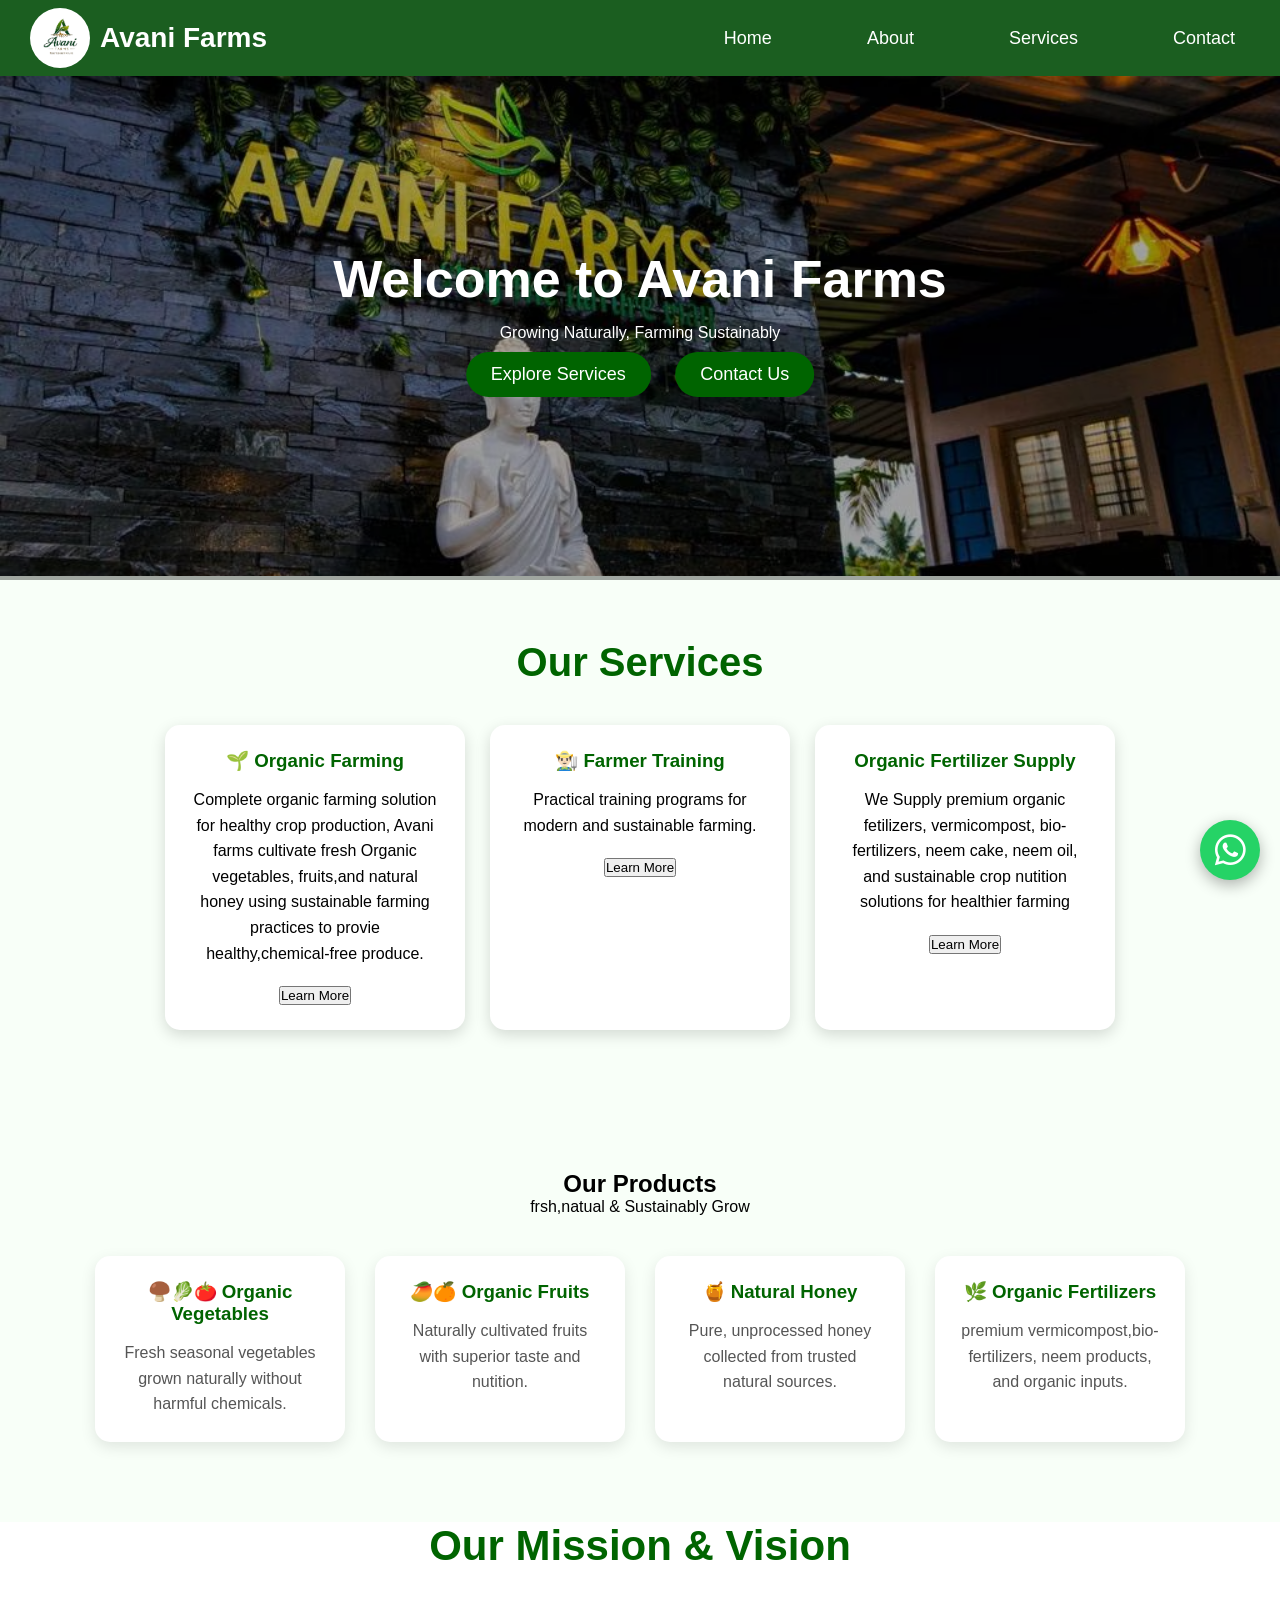
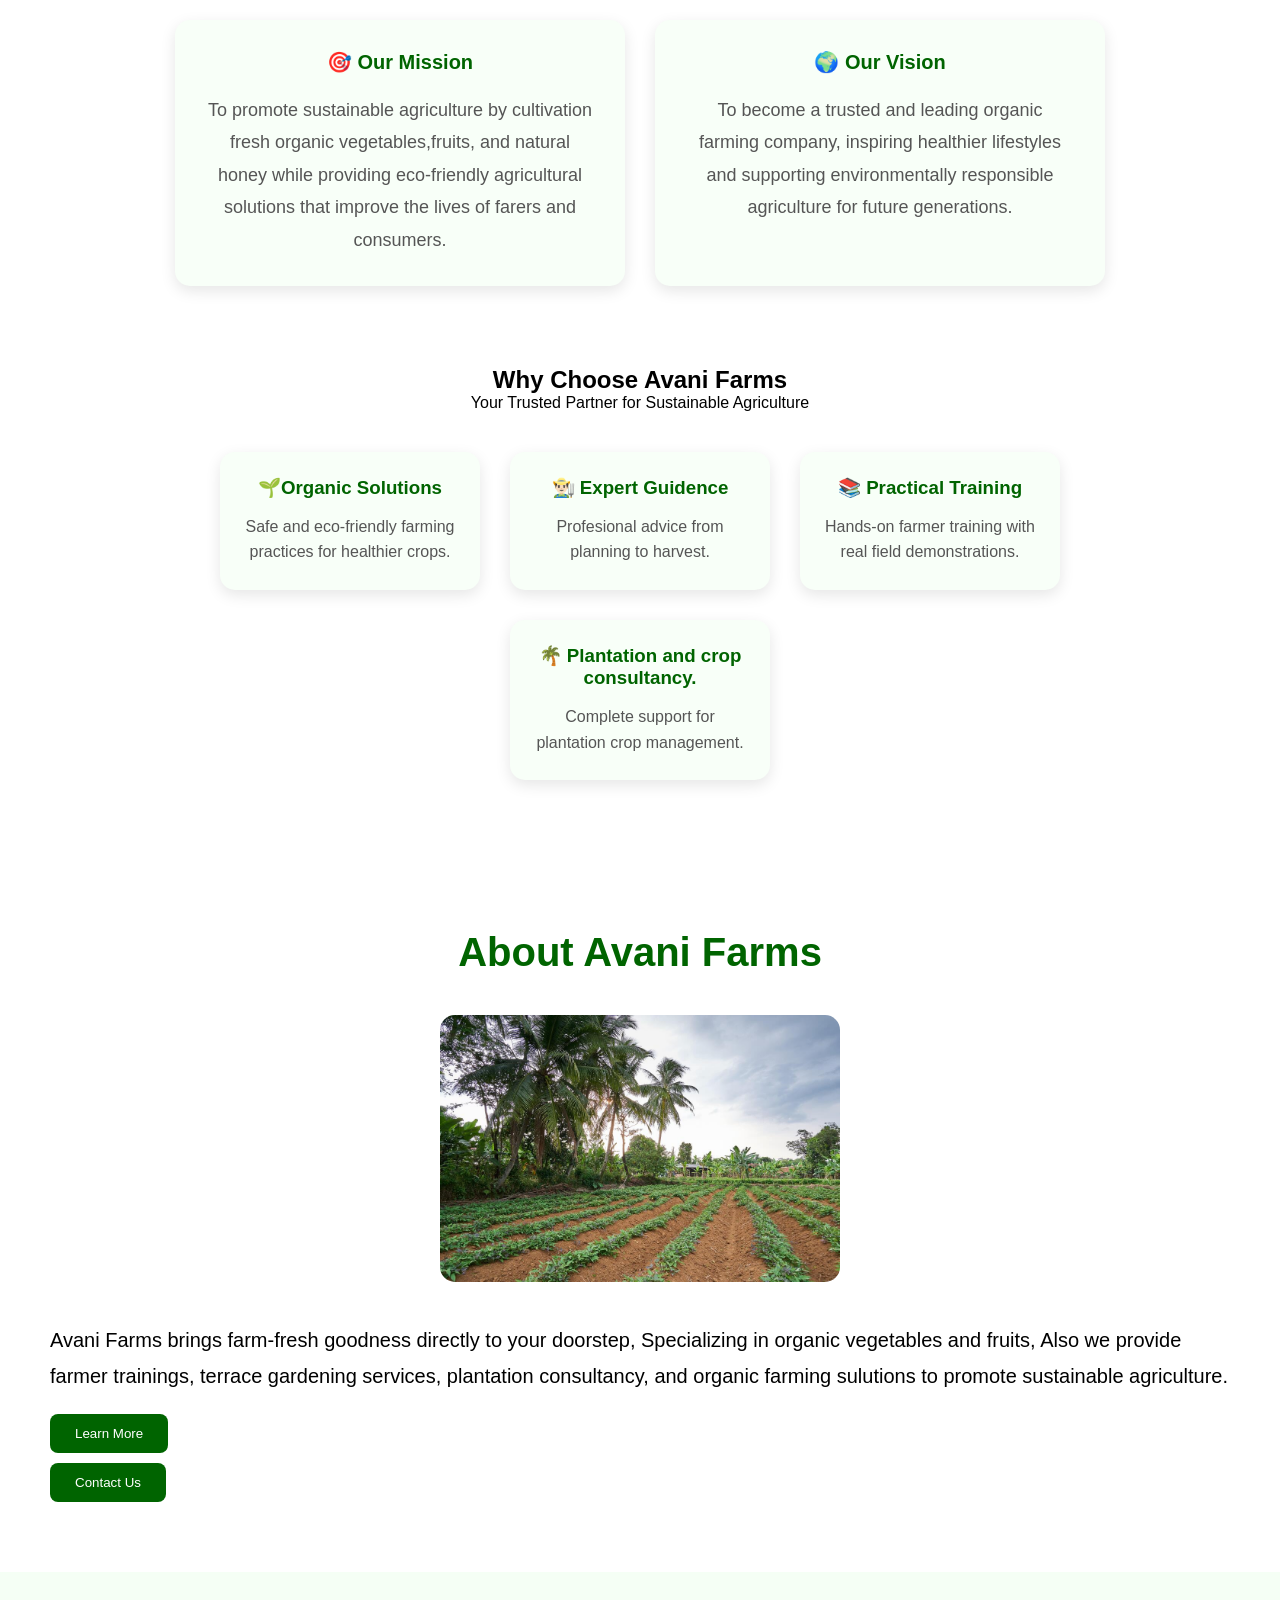
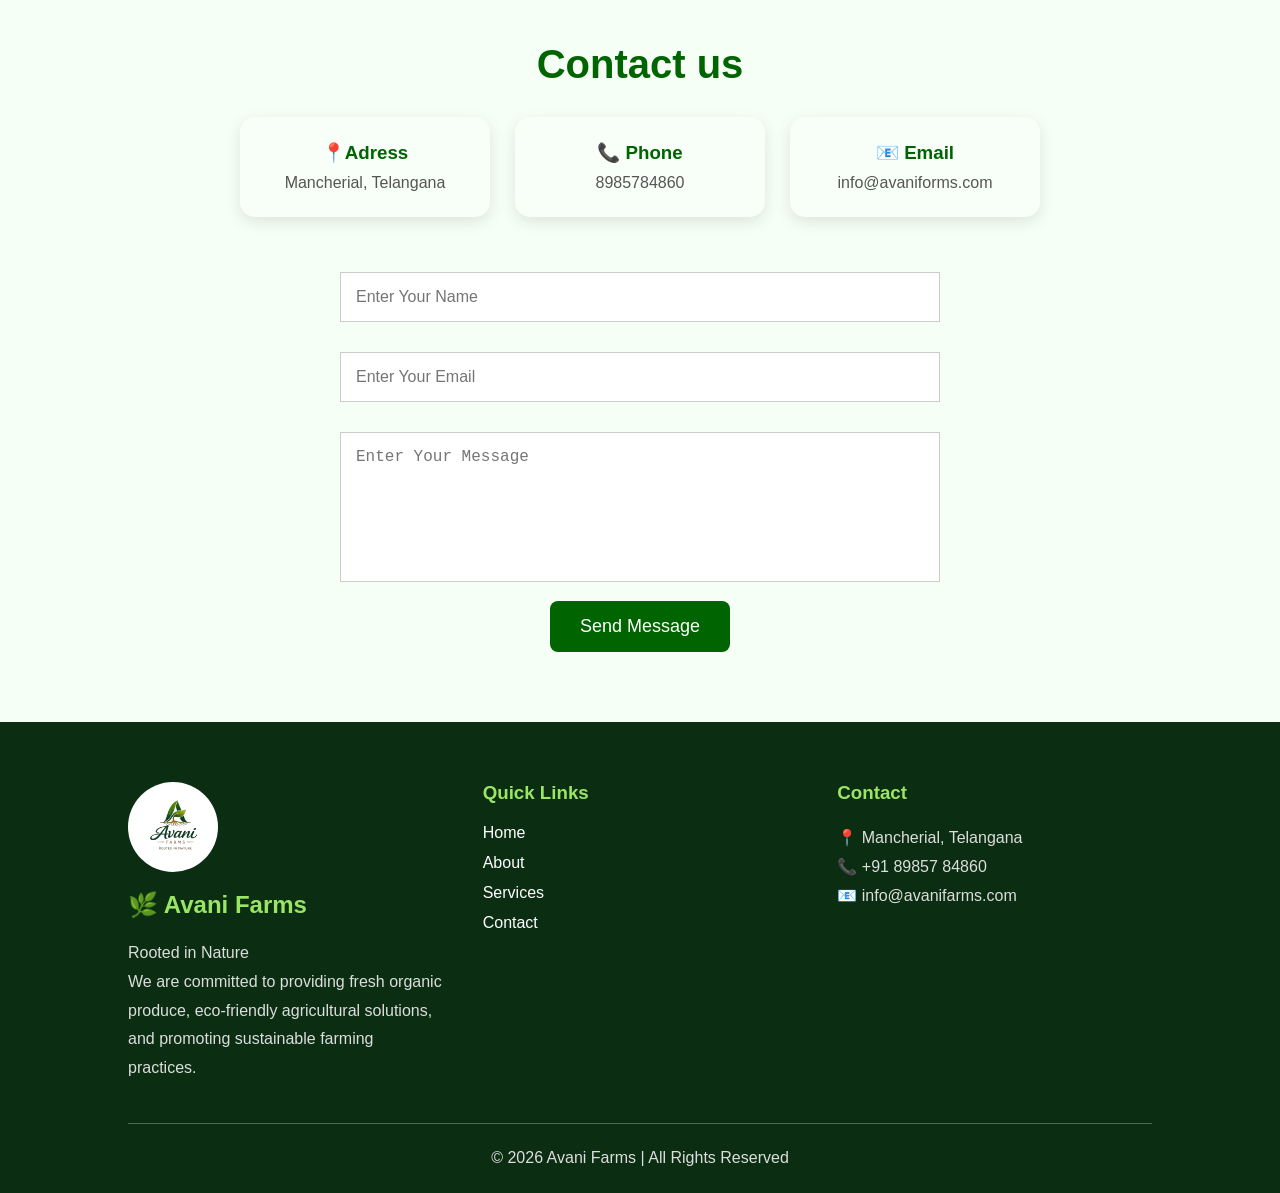
==== index.html @ c0ca5b0f "Add files via upload" ====
<!DOCTYPE html>
<html lang="en">

<head>
    <meta charset="UTF-8">
    <meta name="viewport" content="width=device-width, initial-scale=1.0">

    <title>Avani Farms | Organic Farming Solutions</title>
    <meta name="description" content="Avani Farms offer organic farming solutions,
    fresh vegetables, fruits, naturalhoney, organic fertilizers, and sustainable agriculture services in Telangana">
    <meta property="og:title" content="Avani Farms | Organic Farming Solutions">
    <meta property="og:description"
        content="Organic farming solutions,fresh vegetables, fruits, natural honey, and organic fertilizers from Avani Farms">
    <meta property="org:type" content="website">

    <link rel="icon" href="avani logo.PNG">

    <link rel="stylesheet" href="style.css">

    <link rel="stylesheet" href="https://cdnjs.cloudflare.com/ajax/libs/font-awesome/6.6.0/css/all.min.css">



</head>

<body>
    <script src="script.js"></script>
    <nav class="navbar">
        <div class="logo">
            <img src="avani logo.PNG" alt="Avani Farms Logo" class="nav-logo">
            <span class="brand-name">Avani Farms</span>

        </div>

        <ul class="nav-links">
            <li><a href="home">Home</a>
            <li><a href="about">About</a>
            <li><a href="services">Services</a>
            <li><a href="contact">Contact</a>
        </ul>



    </nav>
    <section class="hero">
        <img src="farm.jpg" alt="Avani Farms">
        <div class="overlay"></div>
        <div class="hero-text">
            <h1>Welcome to Avani Farms</h1>
            <p>Growing Naturally, Farming Sustainably </p>
            <button>Explore Services</button>
            <button>Contact Us</button>
        </div>
    </section>


    <section id="services" class="services">

        <h2>Our Services</h2>

        <div class="cards">

            <div class="card">
                <h3>🌱 Organic Farming</h3>
                <p>Complete organic farming solution for healthy crop production,
                    Avani farms cultivate fresh Organic vegetables,
                    fruits,and natural honey using sustainable farming practices to provie healthy,chemical-free
                    produce.
                </p>
                <button>Learn More</button>
            </div>

            <div class="card">
                <h3>👨🏻‍🌾 Farmer Training</h3>
                <p>Practical training programs for modern and sustainable farming.</p>
                <button>Learn More</button>
            </div>

            <div class="card">
                <h3>Organic Fertilizer Supply</h3>
                <p>We Supply premium organic fetilizers, vermicompost,
                    bio-fertilizers, neem cake, neem oil, and sustainable crop nutition solutions for healthier farming
                </p>
                <button>Learn More</button>
            </div>

        </div>

    </section>




    <section class="products">
        <h2>Our Products</h2>
        <p class="section-subtitle">
            frsh,natual & Sustainably Grow
        </p>
        <div class="product-container">
            <div class="product-card">
                <h3>🍄‍🟫🥬🍅 Organic Vegetables</h3>
                <p>Fresh seasonal vegetables grown naturally without harmful chemicals.</p>
            </div>
            <div class="product-card">
                <h3>🥭🍊 Organic Fruits</h3>
                <p>Naturally cultivated fruits with superior taste and nutition.</p>
            </div>
            <div class="product-card">
                <h3>🍯 Natural Honey</h3>
                <p>Pure, unprocessed honey collected from trusted natural sources.</p>
            </div>

            <div class="product-card">
                <h3>🌿 Organic Fertilizers</h3>
                <p>premium vermicompost,bio-fertilizers, neem products, and organic inputs.</p>
            </div>

        </div>
    </section>

    <section class="mission">
        <h2>Our Mission & Vision</h2>
        <div class="mission-container">
            <div class="mission-card">
                <h3>🎯 Our Mission</h3>
                <p>
                    To promote sustainable agriculture by cultivation fresh organic vegetables,fruits, and natural honey
                    while providing eco-friendly agricultural solutions that improve the lives of farers and consumers.
                </p>
            </div>

            <div class="mission-card">
                <h3>🌍 Our Vision</h3>
                <p>To become a trusted and leading organic farming company,
                    inspiring healthier lifestyles and supporting environmentally responsible agriculture for future
                    generations.
                </p>
            </div>
        </div>

    </section>





    <section class="why-us">
        <h2>Why Choose Avani Farms</h2>
        <p class="section-subtitle">
            Your Trusted Partner for Sustainable Agriculture
        </p>
        <div class="why-container">
            <div class="why-card">
                <h3>🌱Organic Solutions</h3>
                <p>Safe and eco-friendly farming practices for healthier crops.</p>
            </div>

            <div class="why-card">
                <h3>👨🏻‍🌾 Expert Guidence</h3>
                <p>Profesional advice from planning to harvest.</p>
            </div>

            <div class="why-card">
                <h3>📚 Practical Training</h3>
                <P>Hands-on farmer training with real field demonstrations.</P>
            </div>
            <div class="why-card">
                <h3>🌴 Plantation and crop consultancy.</h3>
                <p>Complete support for plantation crop management.</p>
            </div>
        </div>
    </section>
    <section id="about" class="about">
        <h2>About Avani Farms</h2>
        <div class="about-content">
            <img src="img2.jpg.jpg" alt="Avani Farms">
            <div class="about-text">
                <p> Avani Farms brings farm-fresh goodness directly to your doorstep,
                    Specializing in organic vegetables and fruits,
                    Also we provide farmer trainings, terrace gardening services, plantation consultancy,
                    and organic farming sulutions to promote sustainable agriculture.
                </p>
                <button>Learn More</button>
                <button>Contact Us</button>
            </div>
        </div>

    </section>

    <section id="contact" class="contact">
        <h2>Contact us</h2>
        <div class="contact-info">
            <div class="info-box">
                <h3>📍Adress</h3>
                <p>Mancherial, Telangana</p>
            </div>

            <div class="info-box">
                <h3>📞 Phone</h3>
                <p>8985784860</p>

            </div>

            <div class="info-box">
                <h3>📧 Email</h3>
                <p>info@avaniforms.com</p>
            </div>
        </div>



        <div class="contact-form">
            <input type="text" placeholder="Enter Your Name">
            <input type="Email" placeholder="Enter Your Email">
            <textarea placeholder="Enter Your Message"></textarea>
            <button>Send Message</button>

        </div>
    </section>

    <footer class="footer">

        <div class="footer-container">

            <div class="footer-about">
                <img src="avani logo.PNG" alt="Avani Farms Logo" class="footer-logo">
                <h2>🌿 Avani Farms</h2>
                <p>Rooted in Nature</p>
                <p>
                    We are committed to providing fresh organic produce,
                    eco-friendly agricultural solutions, and promoting
                    sustainable farming practices.
                </p>
            </div>

            <div class="footer-links">
                <h3>Quick Links</h3>

                <a href="#">Home</a>
                <a href="#">About</a>
                <a href="#">Services</a>
                <a href="#">Contact</a>

            </div>

            <div class="footer-contact">
                <h3>Contact</h3>

                <p>📍 Mancherial, Telangana</p>
                <p>📞 +91 89857 84860</p>
                <p>📧 info@avanifarms.com</p>

            </div>

        </div>

        <hr>

        <p class="copyright">
            © 2026 Avani Farms | All Rights Reserved
        </p>

    </footer>

    <a href="https://wa.me/918985784860" class="whatsapp-float" target="_blank">
        <i class="fa-brands fa-whatsapp"></i>
    </a>


    <button id="topBtn" onclick="topFunction()">↑</button>



</body>

</html>
---- style.css ----
/* Reset */

html {
    scroll-behavior: smooth;
}

* {
    margin: 0;
    padding: 0;
    box-sizing: border-box;
}

/* Body */
body {
    font-family: Arial, sans-serif;
    background: #f5fff5;
}

/* Navigation */
nav {
    background: #1b5e20;
    color: white;
    display: flex;
    justify-content: space-between;
    align-items: center;
    padding: 8px 30px;
    position: sticky;
    top: 0;
    z-index: 1000;
}


.nav-links {
    display: flex;
    list-style: none;
    align-items: center;
    gap: 40px;
}

.nav-links li {
    margin-left: 25px;
}

.nav-links a {
    color: white;
    text-decoration: none;
    font-size: 18px;
    transition: 0.3s;
    padding: 8px 15px;
    border-radius: 6px;
}

.nav-links a:hover {
    background: #0b8f3a;
    color: white;

}

.nav-logo {
    width: 70px;
    height: 70px;
    background: white;
    border-radius: 50%;
    padding: 5px;
    object-fit: contain;
}

.hero {
    position: relative;
}

.overlay {
    position: absolute;
    top: 0;
    left: 0;
    width: 100%;
    height: 100%;
    background: rgba(0, 0, 0, 0.35);
}

.hero img {
    width: 100%;
    height: 500px;
    object-fit: cover;
}

.hero-text {
    position: absolute;
    top: 50%;
    left: 50%;
    transform: translate(-50%, -50%);
    text-align: center;
    color: white;
}

.hero-text h1 {
    font-size: 52px;
    margin-bottom: 15px;
}

.hero- p {
    font-size: 24px;
    margin-bottom: 25px;
}

.hero-text button {
    background: darkgreen;
    color: white;
    border: none;
    padding: 12px 25px;
    font-size: 18px;
    border-radius: 50px;
    cursor: pointer;
    margin: 10px;
    transition: 0.3s;

}

.hero-text button:hover {
    background: #0b8f3a;
    transform: translateY(-5px);
}

/* Service setion */
.services {
    padding: 60px;
    background: #f8fff8;
    text-align: center;
}

.services h2 {
    font-size: 40px;
    color: darkgreen;
    margin-bottom: 40px;

}

.cards {
    display: flex;
    justify-content: center;
    gap: 25px;
    flex-wrap: wrap;
}

.card {
    width: 300px;
    background: white;
    padding: 25px;
    border-radius: 15px;
    box-shadow: 0 5px 15px rgba(0, 0, 0, 0.15);
    transition: 0.4s;
    cursor: pointer;


}

.card:hover {
    transform: translateY(-10px);
    box-shadow: 0 15px 30px rgba(0, 0, 0, 0.2);

}

.card h3 {
    color: darkgreen;
    margin-bottom: 15px;
}

.card p {
    margin-bottom: 20px;
    line-height: 1.6;
}

.about {
    padding: 70px 50px;
    background: white;

}

.about h2 {
    text-align: center;
    color: darkgreen;
    font-size: 40px;
    margin-bottom: 40px;
}

.about-content {
    display: flex;
    flex-direction: row-reverse;
    align-items: center;
    justify-content: center;
    gap: 40px;
    flex-wrap: wrap;
}

.about-content img {
    width: 400px;
    border-radius: 15px;
}

.about-text p {
    font-size: 20px;
    line-height: 1.8;
    margin-bottom: 20px;

}

.about-text button {
    background: darkgreen;
    color: white;
    border: none;
    padding: 12px 25px;
    border-radius: 8px;
    cursor: pointer;
    display: block;
    margin-right: 15px;
    margin-top: 10px;
}

.about-text button:hover {
    background: #0b8f3a;
}

.contact {
    background: #f5fff5;
    padding: 70px 20px;
    text-align: center;
}

.contact h2 {
    color: darkgreen;
    font-size: 40px;
    margin-bottom: 30px;
}

.contact-form {
    max-width: 600px;
    margin: auto;

}

.contact-form input,
.contact-form textarea {
    width: 100%;
    padding: 15px;
    margin: 15px 0;
    border: 1px solid #ccc;
    font-size: 16px;
}

.contact-form textarea {
    height: 150px;
    resize: none;

}

.contact-form button {
    background: darkgreen;
    color: white;
    padding: 15px 30px;
    border: none;
    border-radius: 8px;
    cursor: pointer;
    font-size: 18px;
}

.contact-form button:hover {
    background: #0b8f3a;
}

.logo {
    display: flex;
    align-items: center;
    gap: 10px;
}

.logo img {
    width: 60px;
    height: 60px;

}

.logo span {
    font-size: 28px;
    font-weight: bold;
    color: white;
}

.why-us {
    padding: 80px 10%;
    background: white;
    text-align: center;
}

.why-container {
    display: flex;
    flex-wrap: wrap;
    justify-content: center;
    gap: 30px;
    margin-top: 40px;
}

.why-card {
    width: 260px;
    background: #f8fff8;
    padding: 25px;
    border-radius: 15px;
    box-shadow: 0 5px 15px rgba(0, 0, 0, 0.1);
    transition: 0.3s;

}

.why-card:hover {
    transform: translateY(-8px);
}

.why-card h3 {
    color: darkgreen;
    margin-bottom: 15px;

}

.why-card p {
    color: #555;
    line-height: 1.6;
}

.products {
    padding: 80px 10px;
    background: #f8fff8;
    text-align: center;
}

.product-container {
    display: flex;
    flex-wrap: wrap;
    justify-content: center;
    gap: 30px;
    margin-top: 40px;
}

.product-card {
    width: 250px;
    background: white;
    padding: 25px;
    border-radius: 15px;
    box-shadow: 0 5px 15px rgba(0, 0, 0, 0.1);
    transition: 0.3s;
}

.product-card:hover {
    transform: translateY(-8px);
}

.product-card h3 {
    color: darkgreen;
    margin-bottom: 15px;

}

.product-card p {
    color: #555;
    line-height: 1.6;
}

.mission {
    padding: 8-px 10px;
    background: white;
    text-align: center;
}

.mission h2 {
    color: darkgreen;
    font-size: 42px;
    margin-bottom: 50px;

}

.mission-container {
    display: flex;
    justify-content: center;
    gap: 30px;
    flex-wrap: wrap;
}

.mission-card {
    width: 450px;
    background: #f8fff8;
    padding: 30px;
    border-radius: 15px;
    box-shadow: 0 5px 15px rgba(0, 0, 0, 0.1);
    transition: 0.3s;
}

.mission-card:hover {
    transform: translateY(-8px);
}

.mission-card h3 {
    color: darkgreen;
    margin-bottom: 20px;
    font-size: 20px;
}

.mission-card p {
    color: #555;
    line-height: 1.8;
    font-size: 18px;
}

.contact-info {
    display: flex;
    justify-content: center;
    flex-wrap: wrap;
    gap: 25px;
    margin-bottom: 40px;
}

.info-box {
    background: #f8fff8;
    width: 250px;
    padding: 25px;
    border-radius: 15px;
    box-shadow: 0 5px 15px rgba(0, 0, 0, 0.1);
    transition: 0.3s;

}

.info-box h3 {
    color: darkgreen;
    margin-bottom: 10px;

}

.info-box:hover {
    transform: translateY(-8px);

}

.info-box p {
    color: #555;
}

.footer {
    background: #0b2e13;
    color: white;
    padding: 60px 10% 20px;
}

.footer-container {
    display: flex;
    justify-content: space-between;
    flex-wrap: wrap;
    gap: 40px;
}

.footer-about,
.footer-links,
.footer-contact {
    flex: 1;
    min-width: 250px;
}

.footer h2,
.footer h3 {
    margin-bottom: 20px;
    color: #9be564;
}

.footer p {
    line-height: 1.8;
    color: #ddd;
}

.footer-links a {
    display: block;
    color: white;
    text-decoration: none;
    margin-bottom: 12px;
    transition: 0.3s;
}

.footer-links a:hover {
    color: #9be564;
    padding-left: 8px;
}

.footer hr {
    margin: 40px 0 20px;
    border: 0;
    border-top: 1px solid #4b6b56;
}

.copyright {
    text-align: center;
    color: #ccc;
}

.footer-logo {
    width: 90px;
    height: 90px;
    background: white;
    border-radius: 50%;
    padding: 10px;
    object-fit: contain;
    margin-bottom: 15px;
}

.whatsapp-float {
    position: fixed;
    width: 60px;
    height: 60px;
    bottom: 20px;
    right: 20px;
    background: #25D366;
    color: white;
    border-radius: 50%;
    display: flex;
    justify-content: center;
    align-items: center;
    font-size: 35px;
    text-decoration: none;
    box-shadow: 0 5px 15px rgba(0, 0, 0, 0.3);
    z-index: 1000;
    transition: 0.3s;
}

.whatsapp-float:hover {
    transform: scale(1.1);
    background: #1ebe5d;
}

#topBtn {
    display: none;
    position: fixed;
    bottom: 90px;
    right: 20px;
    z-index: 999;
    border: none;
    outline: none;
    background: darkgreen;
    color: white;
    cursor: pointer;
    padding: 15px 18px;
    border-radius: 50%;
    font-size: 22px;
    box-shadow: 0 5px 15px rgba(0, 0, 0, 0.3);
    transition: 0.3s;
}

#topBtn:hover {
    background: #0b8f3a;
    transform: translateY(-5px);
}



/* ===========================
   MOBILE RESPONSIVE
=========================== */

@media (max-width: 768px) {

    navbar {
        flex-direction: column;
        padding: 15px;
    }

    nav.logo {
        width: 60px;
        height: 60px;
    }

    .brand-name {
        font-size: 32px;
        text-align: center;
    }

    .logo {
        margin-bottom: 15px;
    }

    .nav-links {
        display: flex;
        justify-content: center;
        flex-wrap: wrap;
        gap: 15px;
        list-style: none;
        padding: 0;
        margin: 0;
    }

    .nav-links l1 {
        margin: 0;

    }

    .hero {
        margin-top: 0;
    }

    .hero-text {
        top: 50%;
    }

    .hero-text h1 {
        font-size: 30px;
        line-height: 1.2;
    }

    .hero-text p {
        font-size: 16px;
    }

    .cards,
    .why-container,
    .store-items,
    .footer-container {
        flex-direction: column;
        align-items: center;
    }

    .card,
    .why-card,
    .store-box {
        width: 100%;
        max-width: 320px;
    }

    .contact-container {
        flex-direction: column;
    }

    .contact-form,
    .contact-info {
        width: 100%;
    }

    .hero-text button {
        width: 220px;
        margin: 10px auto;
        display: block;
    }

    .hero-buttons {
        display: flex;
        flex-direction: column;
        gap: 12px;
    }


}
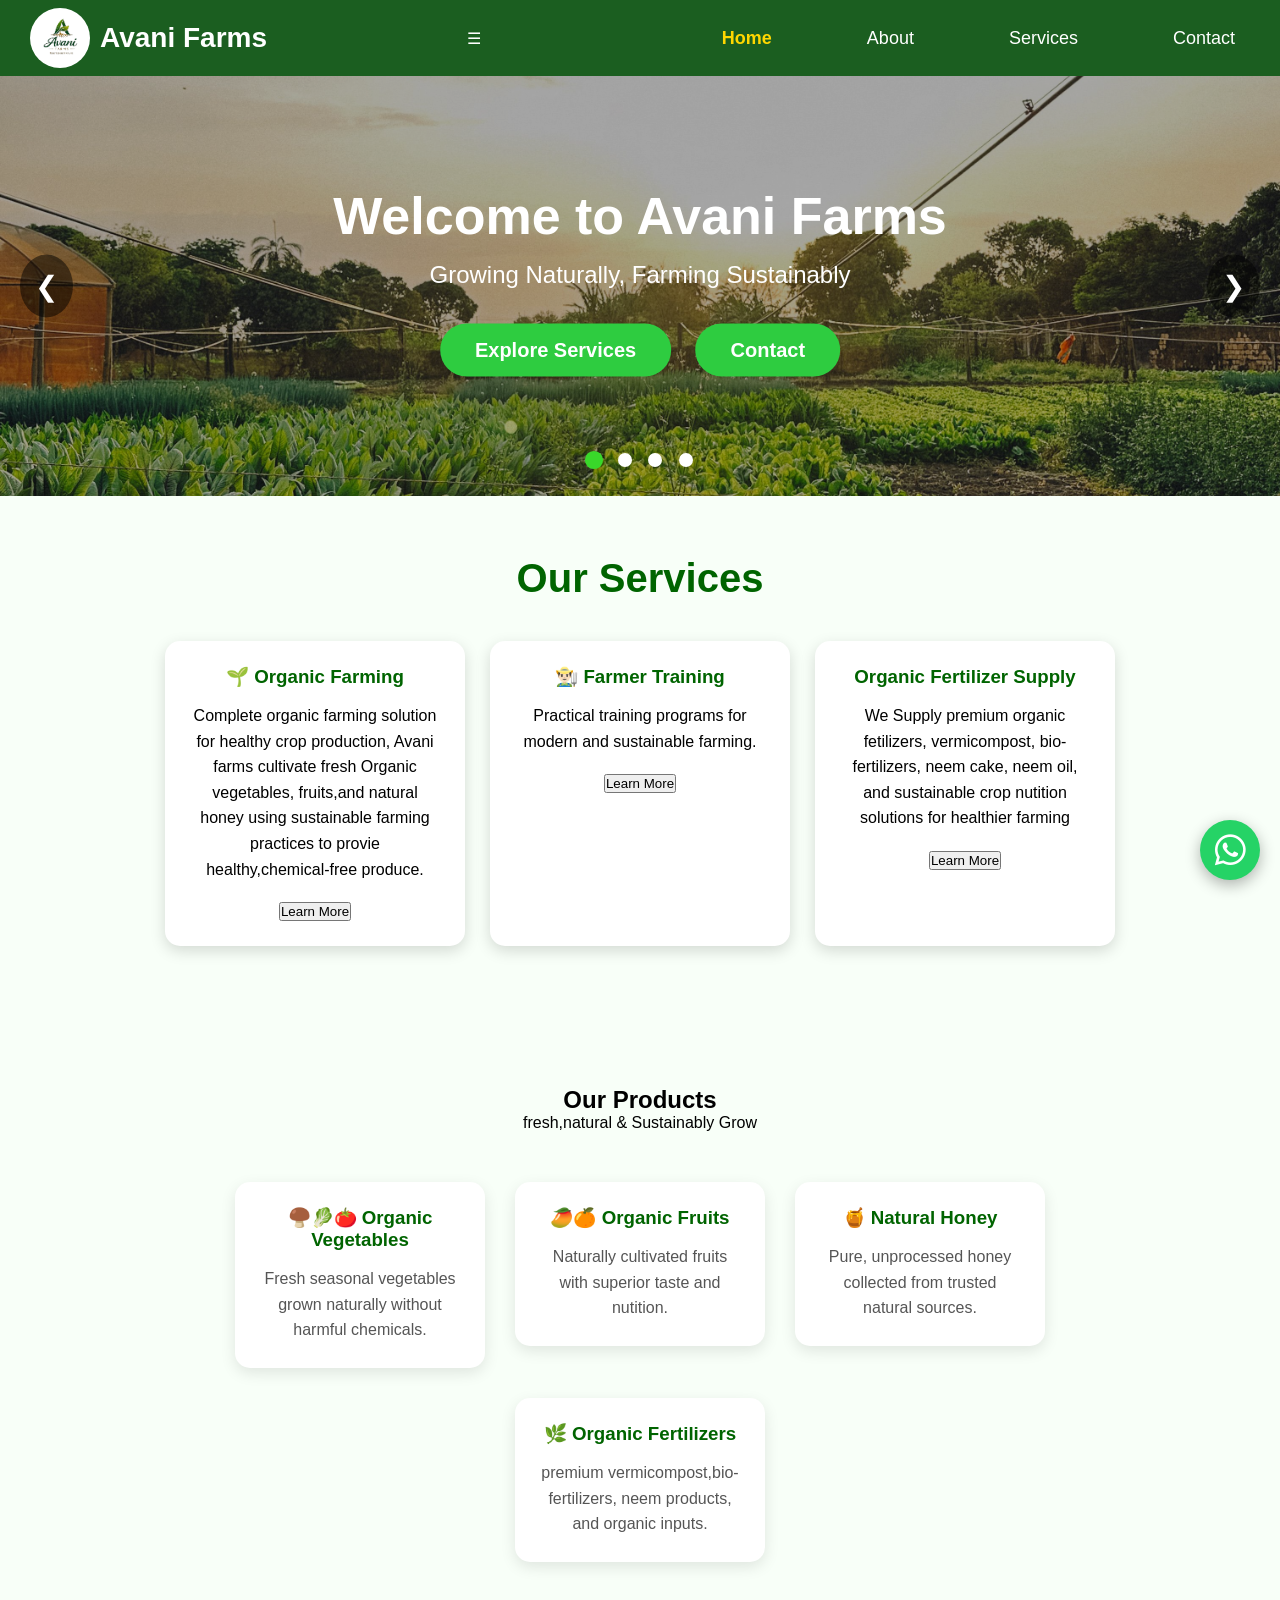
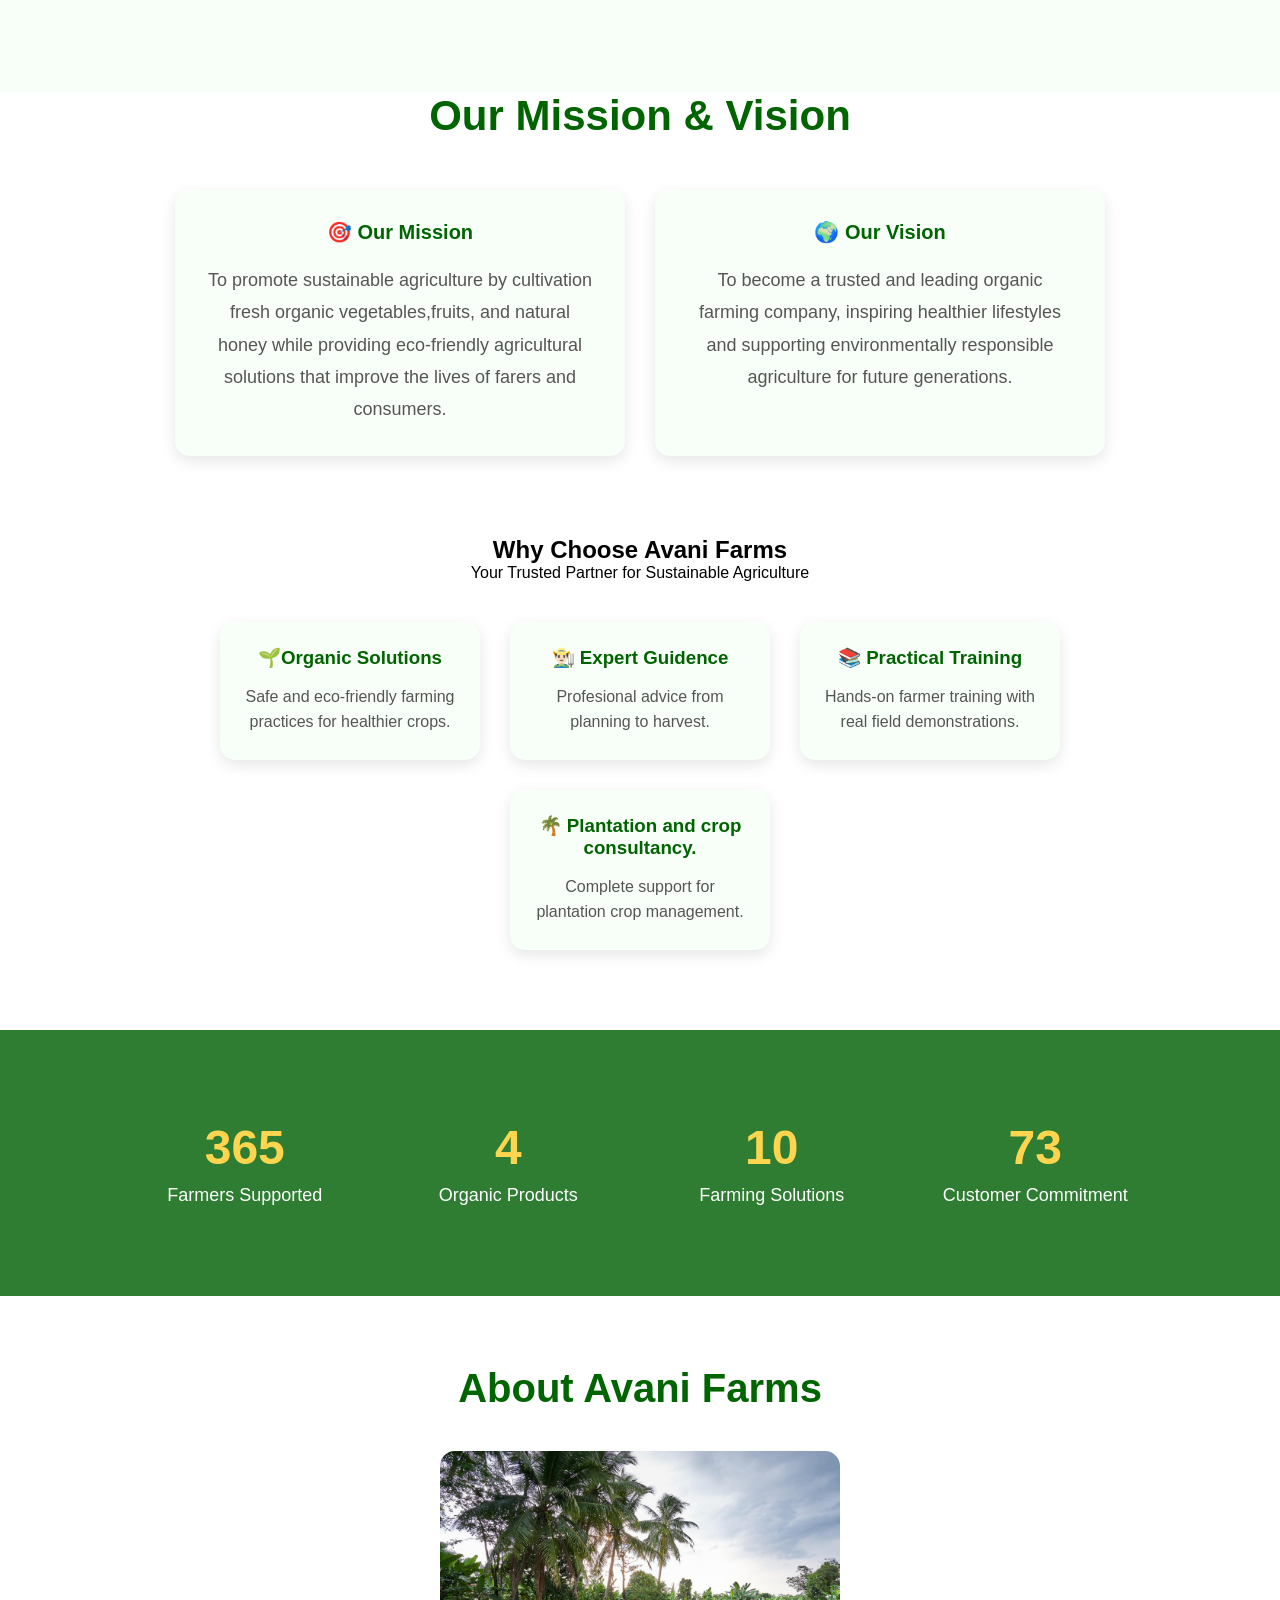
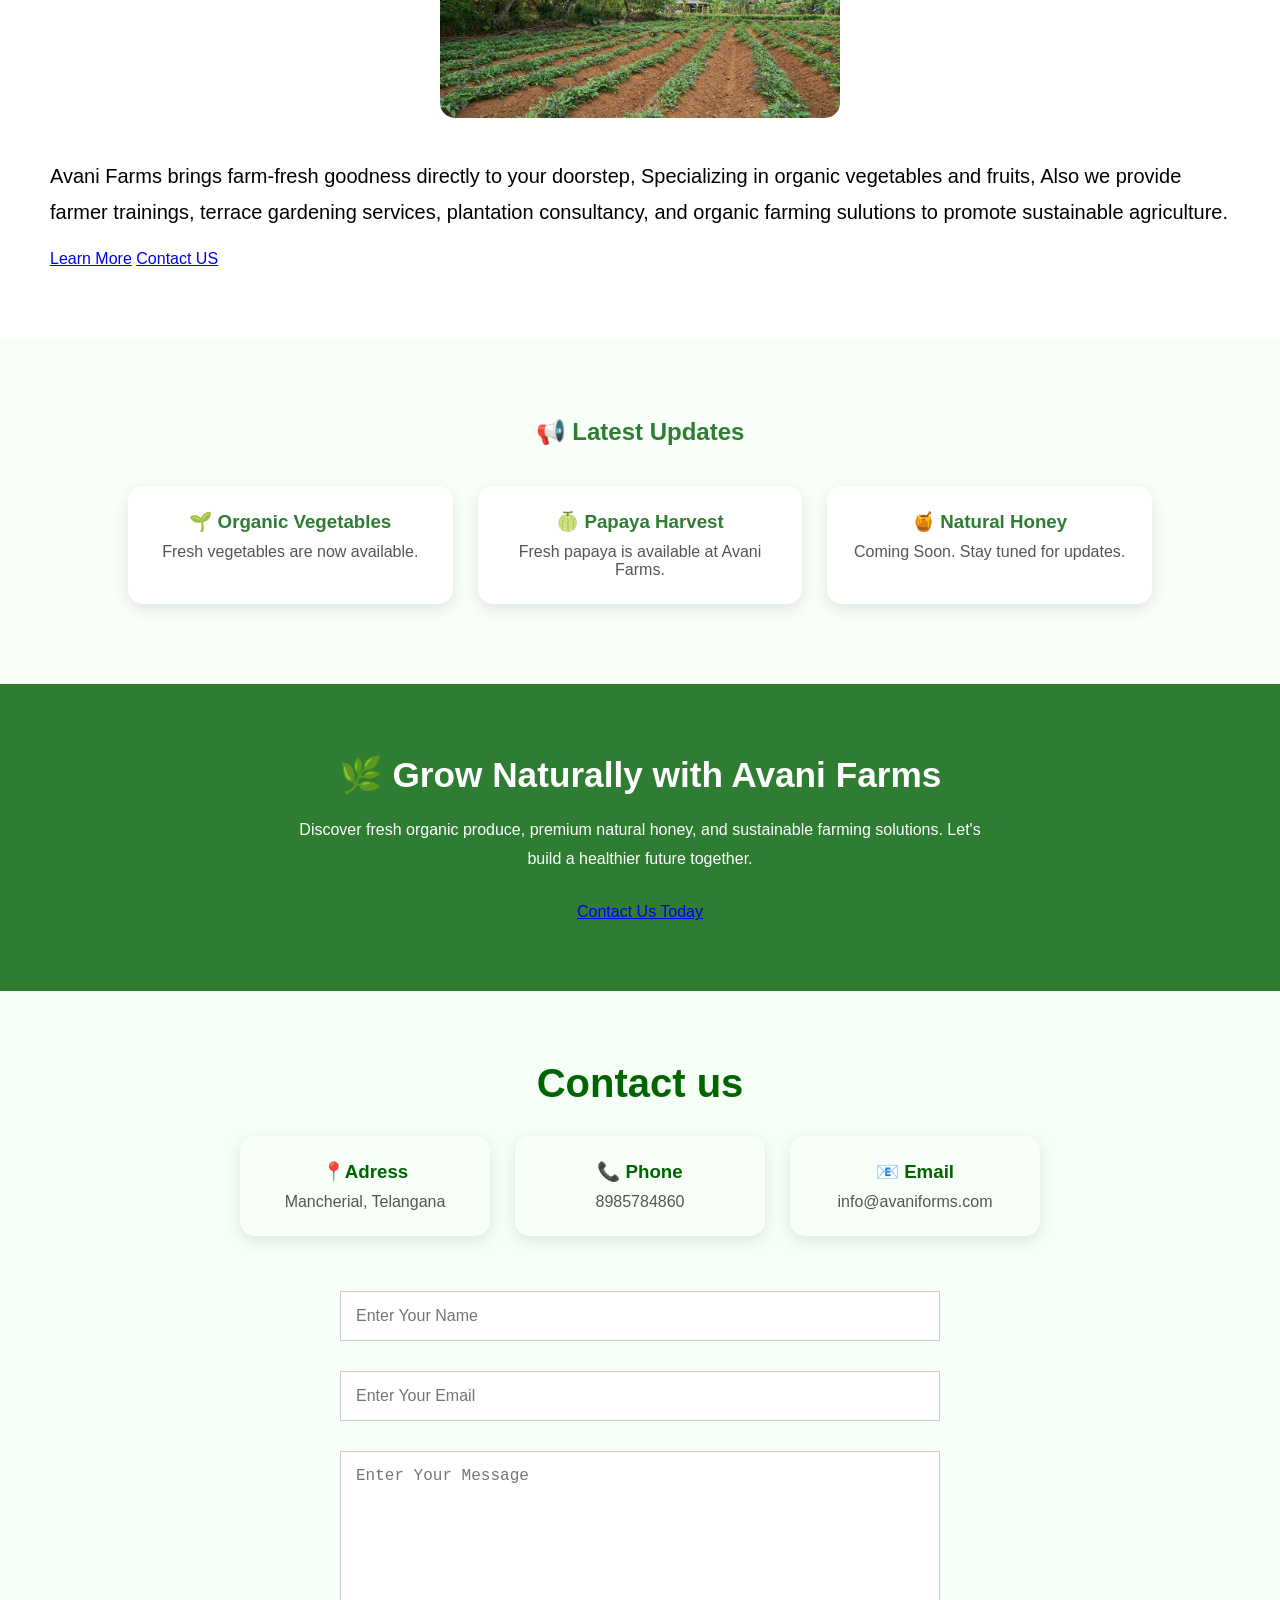
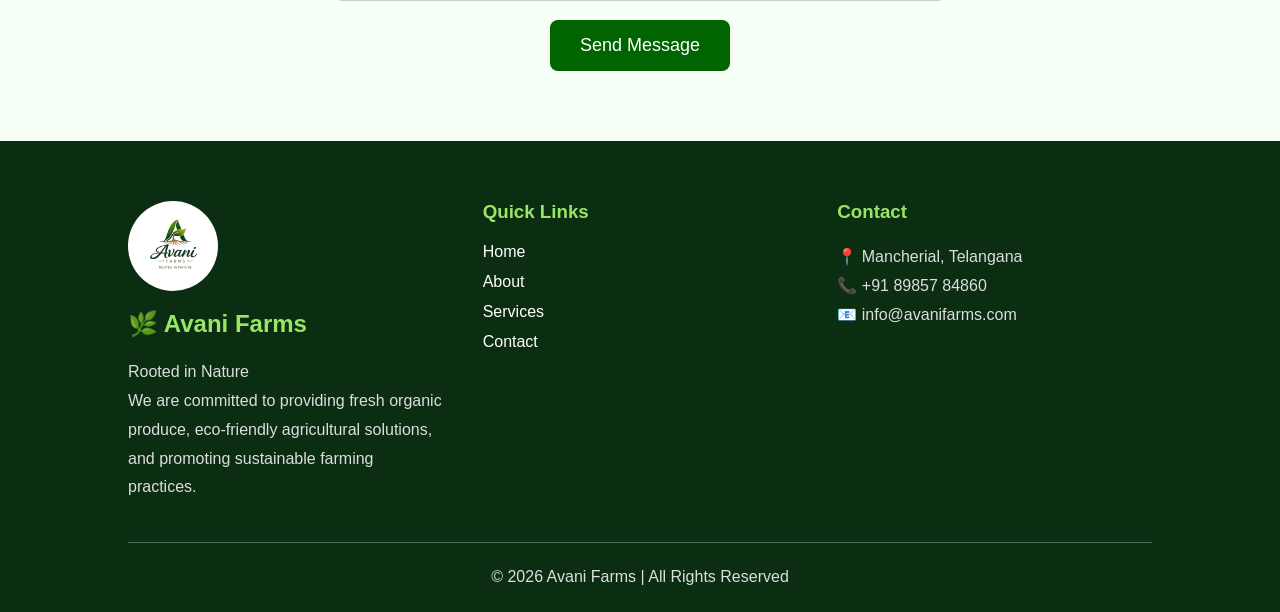
==== commit 1cccd491: "update Avani Farms website" ====
--- a/index.html
+++ b/index.html
@@ -1,276 +1,390 @@
-<!DOCTYPE html>
-<html lang="en">
-
-<head>
-    <meta charset="UTF-8">
-    <meta name="viewport" content="width=device-width, initial-scale=1.0">
-
-    <title>Avani Farms | Organic Farming Solutions</title>
-    <meta name="description" content="Avani Farms offer organic farming solutions,
-    fresh vegetables, fruits, naturalhoney, organic fertilizers, and sustainable agriculture services in Telangana">
-    <meta property="og:title" content="Avani Farms | Organic Farming Solutions">
-    <meta property="og:description"
-        content="Organic farming solutions,fresh vegetables, fruits, natural honey, and organic fertilizers from Avani Farms">
-    <meta property="org:type" content="website">
-
-    <link rel="icon" href="avani logo.PNG">
-
-    <link rel="stylesheet" href="style.css">
-
-    <link rel="stylesheet" href="https://cdnjs.cloudflare.com/ajax/libs/font-awesome/6.6.0/css/all.min.css">
-
-
-
-</head>
-
-<body>
-    <script src="script.js"></script>
-    <nav class="navbar">
-        <div class="logo">
-            <img src="avani logo.PNG" alt="Avani Farms Logo" class="nav-logo">
-            <span class="brand-name">Avani Farms</span>
-
-        </div>
-
-        <ul class="nav-links">
-            <li><a href="home">Home</a>
-            <li><a href="about">About</a>
-            <li><a href="services">Services</a>
-            <li><a href="contact">Contact</a>
-        </ul>
-
-
-
-    </nav>
-    <section class="hero">
-        <img src="farm.jpg" alt="Avani Farms">
-        <div class="overlay"></div>
-        <div class="hero-text">
-            <h1>Welcome to Avani Farms</h1>
-            <p>Growing Naturally, Farming Sustainably </p>
-            <button>Explore Services</button>
-            <button>Contact Us</button>
-        </div>
-    </section>
-
-
-    <section id="services" class="services">
-
-        <h2>Our Services</h2>
-
-        <div class="cards">
-
-            <div class="card">
-                <h3>🌱 Organic Farming</h3>
-                <p>Complete organic farming solution for healthy crop production,
-                    Avani farms cultivate fresh Organic vegetables,
-                    fruits,and natural honey using sustainable farming practices to provie healthy,chemical-free
-                    produce.
-                </p>
-                <button>Learn More</button>
-            </div>
-
-            <div class="card">
-                <h3>👨🏻‍🌾 Farmer Training</h3>
-                <p>Practical training programs for modern and sustainable farming.</p>
-                <button>Learn More</button>
-            </div>
-
-            <div class="card">
-                <h3>Organic Fertilizer Supply</h3>
-                <p>We Supply premium organic fetilizers, vermicompost,
-                    bio-fertilizers, neem cake, neem oil, and sustainable crop nutition solutions for healthier farming
-                </p>
-                <button>Learn More</button>
-            </div>
-
-        </div>
-
-    </section>
-
-
-
-
-    <section class="products">
-        <h2>Our Products</h2>
-        <p class="section-subtitle">
-            frsh,natual & Sustainably Grow
-        </p>
-        <div class="product-container">
-            <div class="product-card">
-                <h3>🍄‍🟫🥬🍅 Organic Vegetables</h3>
-                <p>Fresh seasonal vegetables grown naturally without harmful chemicals.</p>
-            </div>
-            <div class="product-card">
-                <h3>🥭🍊 Organic Fruits</h3>
-                <p>Naturally cultivated fruits with superior taste and nutition.</p>
-            </div>
-            <div class="product-card">
-                <h3>🍯 Natural Honey</h3>
-                <p>Pure, unprocessed honey collected from trusted natural sources.</p>
-            </div>
-
-            <div class="product-card">
-                <h3>🌿 Organic Fertilizers</h3>
-                <p>premium vermicompost,bio-fertilizers, neem products, and organic inputs.</p>
-            </div>
-
-        </div>
-    </section>
-
-    <section class="mission">
-        <h2>Our Mission & Vision</h2>
-        <div class="mission-container">
-            <div class="mission-card">
-                <h3>🎯 Our Mission</h3>
-                <p>
-                    To promote sustainable agriculture by cultivation fresh organic vegetables,fruits, and natural honey
-                    while providing eco-friendly agricultural solutions that improve the lives of farers and consumers.
-                </p>
-            </div>
-
-            <div class="mission-card">
-                <h3>🌍 Our Vision</h3>
-                <p>To become a trusted and leading organic farming company,
-                    inspiring healthier lifestyles and supporting environmentally responsible agriculture for future
-                    generations.
-                </p>
-            </div>
-        </div>
-
-    </section>
-
-
-
-
-
-    <section class="why-us">
-        <h2>Why Choose Avani Farms</h2>
-        <p class="section-subtitle">
-            Your Trusted Partner for Sustainable Agriculture
-        </p>
-        <div class="why-container">
-            <div class="why-card">
-                <h3>🌱Organic Solutions</h3>
-                <p>Safe and eco-friendly farming practices for healthier crops.</p>
-            </div>
-
-            <div class="why-card">
-                <h3>👨🏻‍🌾 Expert Guidence</h3>
-                <p>Profesional advice from planning to harvest.</p>
-            </div>
-
-            <div class="why-card">
-                <h3>📚 Practical Training</h3>
-                <P>Hands-on farmer training with real field demonstrations.</P>
-            </div>
-            <div class="why-card">
-                <h3>🌴 Plantation and crop consultancy.</h3>
-                <p>Complete support for plantation crop management.</p>
-            </div>
-        </div>
-    </section>
-    <section id="about" class="about">
-        <h2>About Avani Farms</h2>
-        <div class="about-content">
-            <img src="img2.jpg.jpg" alt="Avani Farms">
-            <div class="about-text">
-                <p> Avani Farms brings farm-fresh goodness directly to your doorstep,
-                    Specializing in organic vegetables and fruits,
-                    Also we provide farmer trainings, terrace gardening services, plantation consultancy,
-                    and organic farming sulutions to promote sustainable agriculture.
-                </p>
-                <button>Learn More</button>
-                <button>Contact Us</button>
-            </div>
-        </div>
-
-    </section>
-
-    <section id="contact" class="contact">
-        <h2>Contact us</h2>
-        <div class="contact-info">
-            <div class="info-box">
-                <h3>📍Adress</h3>
-                <p>Mancherial, Telangana</p>
-            </div>
-
-            <div class="info-box">
-                <h3>📞 Phone</h3>
-                <p>8985784860</p>
-
-            </div>
-
-            <div class="info-box">
-                <h3>📧 Email</h3>
-                <p>info@avaniforms.com</p>
-            </div>
-        </div>
-
-
-
-        <div class="contact-form">
-            <input type="text" placeholder="Enter Your Name">
-            <input type="Email" placeholder="Enter Your Email">
-            <textarea placeholder="Enter Your Message"></textarea>
-            <button>Send Message</button>
-
-        </div>
-    </section>
-
-    <footer class="footer">
-
-        <div class="footer-container">
-
-            <div class="footer-about">
-                <img src="avani logo.PNG" alt="Avani Farms Logo" class="footer-logo">
-                <h2>🌿 Avani Farms</h2>
-                <p>Rooted in Nature</p>
-                <p>
-                    We are committed to providing fresh organic produce,
-                    eco-friendly agricultural solutions, and promoting
-                    sustainable farming practices.
-                </p>
-            </div>
-
-            <div class="footer-links">
-                <h3>Quick Links</h3>
-
-                <a href="#">Home</a>
-                <a href="#">About</a>
-                <a href="#">Services</a>
-                <a href="#">Contact</a>
-
-            </div>
-
-            <div class="footer-contact">
-                <h3>Contact</h3>
-
-                <p>📍 Mancherial, Telangana</p>
-                <p>📞 +91 89857 84860</p>
-                <p>📧 info@avanifarms.com</p>
-
-            </div>
-
-        </div>
-
-        <hr>
-
-        <p class="copyright">
-            © 2026 Avani Farms | All Rights Reserved
-        </p>
-
-    </footer>
-
-    <a href="https://wa.me/918985784860" class="whatsapp-float" target="_blank">
-        <i class="fa-brands fa-whatsapp"></i>
-    </a>
-
-
-    <button id="topBtn" onclick="topFunction()">↑</button>
-
-
-
-</body>
-
+<!DOCTYPE html>
+<html lang="en">
+
+<head>
+    <meta charset="UTF-8">
+    <meta name="viewport" content="width=device-width, initial-scale=1.0">
+
+    <title>Avani Farms | Organic Farming Solutions</title>
+    <meta name="description" content="Avani Farms offer organic farming solutions,
+    fresh vegetables, fruits, naturalhoney, organic fertilizers, and sustainable agriculture services in Telangana">
+    <meta property="og:title" content="Avani Farms | Organic Farming Solutions">
+    <meta property="og:description"
+        content="Organic farming solutions,fresh vegetables, fruits, natural honey, and organic fertilizers from Avani Farms">
+    <meta property="org:type" content="website">
+
+    <link rel="icon" href="avani logo.PNG">
+
+    <link rel="stylesheet" href="style.css">
+
+    <link rel="stylesheet" href="https://cdnjs.cloudflare.com/ajax/libs/font-awesome/6.6.0/css/all.min.css">
+
+
+
+</head>
+
+<body>
+
+    <nav class="navbar">
+
+        <div class="logo">
+            <img src="avani logo.PNG" alt="Avani Farms Logo" class="nav-logo">
+            <span class="brand-name">Avani Farms</span>
+        </div>
+
+        <!-- Mobile Menu -->
+        <div class="menu-toggle" id="menu-toggle">
+            ☰
+        </div>
+
+        <ul class="nav-links" id="nav-links">
+            <li><a href="#home">Home</a></li>
+            <li><a href="#about">About</a></li>
+            <li><a href="#services">Services</a></li>
+            <li><a href="#contact">Contact</a></li>
+        </ul>
+
+    </nav>
+
+
+
+    </nav>
+    <section id="home" class="hero">
+
+        <div class="slider">
+            <img src="images/slide1.jpg" class="slide active" alt="slide 1">
+            <img src="images/slide2.jpg" class="slide" alt="slide 2">
+
+            <img src="images/slide4.jpg" class="slide" alt="slide 4">
+        </div>
+        <button class="prev">&#10094;</button>
+        <button class="next">&#10095;</button>
+
+        <div class="dots">
+            <span class="dot active-dot" data-slide="0"></span>
+            <span class="dot" data-slide="1"></span>
+            <span class="dot" data-slide="2"></span>
+            <span class="dot" data-slide="3"></span>
+        </div>
+
+
+        <div class="overlay"></div>
+        <div class="hero-text">
+            <h1>Welcome to Avani Farms</h1>
+            <p>Growing Naturally, Farming Sustainably </p>
+            <a href="#services" class="hero-btn">Explore Services</a>
+            <a href="#contact" class="hero-btn">Contact</a>
+        </div>
+    </section>
+
+
+    <section id="services" class="services">
+
+        <h2>Our Services</h2>
+
+        <div class="cards">
+
+            <div class="card">
+                <h3>🌱 Organic Farming</h3>
+                <p>Complete organic farming solution for healthy crop production,
+                    Avani farms cultivate fresh Organic vegetables,
+                    fruits,and natural honey using sustainable farming practices to provie healthy,chemical-free
+                    produce.
+                </p>
+                <button>Learn More</button>
+            </div>
+
+            <div class="card">
+                <h3>👨🏻‍🌾 Farmer Training</h3>
+                <p>Practical training programs for modern and sustainable farming.</p>
+                <button>Learn More</button>
+            </div>
+
+            <div class="card">
+                <h3>Organic Fertilizer Supply</h3>
+                <p>We Supply premium organic fetilizers, vermicompost,
+                    bio-fertilizers, neem cake, neem oil, and sustainable crop nutition solutions for healthier
+                    farming
+                </p>
+                <button>Learn More</button>
+            </div>
+
+        </div>
+
+    </section>
+
+
+
+
+    <section class="products">
+        <h2>Our Products</h2>
+        <p class="section-subtitle">
+            fresh,natural & Sustainably Grow
+        </p>
+        <div class="product-container">
+            <a href="organic-vegetables.html" class="product-link">
+                <div class="product-card">
+                    <h3>🍄‍🟫🥬🍅 Organic Vegetables</h3>
+                    <p>Fresh seasonal vegetables grown naturally without harmful chemicals.</p>
+                </div>
+            </a>
+
+            <a href="organic-fruits.html" class="product-link">
+
+                <div class="product-card">
+
+
+                    <h3>🥭🍊 Organic Fruits</h3>
+                    <p>Naturally cultivated fruits with superior taste and nutition.</p>
+
+                </div>
+
+            </a>
+
+            <a href="natural-honey.html" class="product-link">
+
+                <div class="product-card">
+
+                    <h3>🍯 Natural Honey</h3>
+                    <p>Pure, unprocessed honey collected from trusted natural sources.</p>
+                </div>
+            </a>
+
+            <a href="organic-fertilizer.html" class="product-link">
+
+                <div class="product-card">
+                    <h3>🌿 Organic Fertilizers</h3>
+                    <p>premium vermicompost,bio-fertilizers, neem products, and organic inputs.</p>
+                </div>
+            </a>
+
+        </div>
+    </section>
+
+    <section class="mission">
+        <h2>Our Mission & Vision</h2>
+        <div class="mission-container">
+            <div class="mission-card">
+                <h3>🎯 Our Mission</h3>
+                <p>
+                    To promote sustainable agriculture by cultivation fresh organic vegetables,fruits, and natural
+                    honey
+                    while providing eco-friendly agricultural solutions that improve the lives of farers and
+                    consumers.
+                </p>
+            </div>
+
+            <div class="mission-card">
+                <h3>🌍 Our Vision</h3>
+                <p>To become a trusted and leading organic farming company,
+                    inspiring healthier lifestyles and supporting environmentally responsible agriculture for future
+                    generations.
+                </p>
+            </div>
+        </div>
+
+    </section>
+
+
+
+
+
+    <section class="why-us">
+        <h2>Why Choose Avani Farms</h2>
+        <p class="section-subtitle">
+            Your Trusted Partner for Sustainable Agriculture
+        </p>
+        <div class="why-container">
+            <div class="why-card">
+                <h3>🌱Organic Solutions</h3>
+                <p>Safe and eco-friendly farming practices for healthier crops.</p>
+            </div>
+
+            <div class="why-card">
+                <h3>👨🏻‍🌾 Expert Guidence</h3>
+                <p>Profesional advice from planning to harvest.</p>
+            </div>
+
+            <div class="why-card">
+                <h3>📚 Practical Training</h3>
+                <P>Hands-on farmer training with real field demonstrations.</P>
+            </div>
+            <div class="why-card">
+                <h3>🌴 Plantation and crop consultancy.</h3>
+                <p>Complete support for plantation crop management.</p>
+            </div>
+        </div>
+    </section>
+
+
+    <section class="counter-section">
+
+        <div class="counter-box">
+            <h2 class="counter" data-target="500">0</h2>
+            <p>Farmers Supported</p>
+        </div>
+
+        <div class="counter-box">
+            <h2 class="counter" data-target="4">0</h2>
+            <p>Organic Products</p>
+        </div>
+
+        <div class="counter-box">
+            <h2 class="counter" data-target="10">0</h2>
+            <p>Farming Solutions</p>
+        </div>
+
+        <div class="counter-box">
+            <h2 class="counter" data-target="100">0</h2>
+            <p>Customer Commitment</p>
+        </div>
+
+    </section>
+
+
+    <section id="about" class="about">
+        <h2>About Avani Farms</h2>
+        <div class="about-content">
+            <img src="img2.jpg.jpg" alt="Avani Farms">
+            <div class="about-text">
+                <p> Avani Farms brings farm-fresh goodness directly to your doorstep,
+                    Specializing in organic vegetables and fruits,
+                    Also we provide farmer trainings, terrace gardening services, plantation consultancy,
+                    and organic farming sulutions to promote sustainable agriculture.
+                </p>
+                <a href="#services" class="btn">Learn More</a>
+                <a href="#contact" class="btn">Contact US</a>
+            </div>
+        </div>
+
+    </section>
+
+    <section class="updates">
+
+        <h2>📢 Latest Updates</h2>
+
+        <div class="updates-container">
+
+            <div class="update-card">
+                <h3>🌱 Organic Vegetables</h3>
+                <p>Fresh vegetables are now available.</p>
+            </div>
+
+            <div class="update-card">
+                <h3>🍈 Papaya Harvest</h3>
+                <p>Fresh papaya is available at Avani Farms.</p>
+            </div>
+
+            <div class="update-card">
+                <h3>🍯 Natural Honey</h3>
+                <p>Coming Soon. Stay tuned for updates.</p>
+            </div>
+
+        </div>
+
+    </section>
+
+    <section class="cta">
+
+        <h2>🌿 Grow Naturally with Avani Farms</h2>
+
+        <p>
+            Discover fresh organic produce, premium natural honey, and sustainable farming solutions.
+            Let's build a healthier future together.
+        </p>
+
+        <a href="#contact" class="btn">Contact Us Today</a>
+
+    </section>
+
+
+
+    <section id="contact" class="contact">
+        <h2>Contact us</h2>
+        <div class="contact-info">
+            <div class="info-box">
+                <h3>📍Adress</h3>
+                <p>Mancherial, Telangana</p>
+            </div>
+
+            <div class="info-box">
+                <h3>📞 Phone</h3>
+                <p>8985784860</p>
+
+            </div>
+
+            <div class="info-box">
+                <h3>📧 Email</h3>
+                <p>info@avaniforms.com</p>
+            </div>
+        </div>
+
+
+
+        <div class="contact-form">
+            <input type="text" placeholder="Enter Your Name">
+            <input type="Email" placeholder="Enter Your Email">
+            <textarea placeholder="Enter Your Message"></textarea>
+            <button>Send Message</button>
+
+        </div>
+    </section>
+
+    <footer class="footer">
+
+        <div class="footer-container">
+
+            <div class="footer-about">
+                <img src="avani logo.PNG" alt="Avani Farms Logo" class="footer-logo">
+                <h2>🌿 Avani Farms</h2>
+                <p>Rooted in Nature</p>
+                <p>
+                    We are committed to providing fresh organic produce,
+                    eco-friendly agricultural solutions, and promoting
+                    sustainable farming practices.
+                </p>
+            </div>
+
+            <div class="footer-links">
+                <h3>Quick Links</h3>
+
+                <a href="#">Home</a>
+                <a href="#">About</a>
+                <a href="#">Services</a>
+                <a href="#">Contact</a>
+
+            </div>
+
+            <div class="footer-contact">
+                <h3>Contact</h3>
+
+                <p>📍 Mancherial, Telangana</p>
+                <p>📞 +91 89857 84860</p>
+                <p>📧 info@avanifarms.com</p>
+
+            </div>
+
+        </div>
+
+        <hr>
+
+        <p class="copyright">
+            © 2026 Avani Farms | All Rights Reserved
+        </p>
+
+    </footer>
+
+    <a href="https://wa.me/918985784860" class="whatsapp-float" target="_blank">
+        <i class="fa-brands fa-whatsapp"></i>
+    </a>
+
+
+    <button id="topBtn" onclick="topFunction()">↑</button>
+
+
+    <script src="script.js"></script>
+
+
+</body>
+
 </html>
--- a/style.css
+++ b/style.css
@@ -1,651 +1,1192 @@
-/* Reset */
-
-html {
-    scroll-behavior: smooth;
-}
-
-* {
-    margin: 0;
-    padding: 0;
-    box-sizing: border-box;
-}
-
-/* Body */
-body {
-    font-family: Arial, sans-serif;
-    background: #f5fff5;
-}
-
-/* Navigation */
-nav {
-    background: #1b5e20;
-    color: white;
-    display: flex;
-    justify-content: space-between;
-    align-items: center;
-    padding: 8px 30px;
-    position: sticky;
-    top: 0;
-    z-index: 1000;
-}
-
-
-.nav-links {
-    display: flex;
-    list-style: none;
-    align-items: center;
-    gap: 40px;
-}
-
-.nav-links li {
-    margin-left: 25px;
-}
-
-.nav-links a {
-    color: white;
-    text-decoration: none;
-    font-size: 18px;
-    transition: 0.3s;
-    padding: 8px 15px;
-    border-radius: 6px;
-}
-
-.nav-links a:hover {
-    background: #0b8f3a;
-    color: white;
-
-}
-
-.nav-logo {
-    width: 70px;
-    height: 70px;
-    background: white;
-    border-radius: 50%;
-    padding: 5px;
-    object-fit: contain;
-}
-
-.hero {
-    position: relative;
-}
-
-.overlay {
-    position: absolute;
-    top: 0;
-    left: 0;
-    width: 100%;
-    height: 100%;
-    background: rgba(0, 0, 0, 0.35);
-}
-
-.hero img {
-    width: 100%;
-    height: 500px;
-    object-fit: cover;
-}
-
-.hero-text {
-    position: absolute;
-    top: 50%;
-    left: 50%;
-    transform: translate(-50%, -50%);
-    text-align: center;
-    color: white;
-}
-
-.hero-text h1 {
-    font-size: 52px;
-    margin-bottom: 15px;
-}
-
-.hero- p {
-    font-size: 24px;
-    margin-bottom: 25px;
-}
-
-.hero-text button {
-    background: darkgreen;
-    color: white;
-    border: none;
-    padding: 12px 25px;
-    font-size: 18px;
-    border-radius: 50px;
-    cursor: pointer;
-    margin: 10px;
-    transition: 0.3s;
-
-}
-
-.hero-text button:hover {
-    background: #0b8f3a;
-    transform: translateY(-5px);
-}
-
-/* Service setion */
-.services {
-    padding: 60px;
-    background: #f8fff8;
-    text-align: center;
-}
-
-.services h2 {
-    font-size: 40px;
-    color: darkgreen;
-    margin-bottom: 40px;
-
-}
-
-.cards {
-    display: flex;
-    justify-content: center;
-    gap: 25px;
-    flex-wrap: wrap;
-}
-
-.card {
-    width: 300px;
-    background: white;
-    padding: 25px;
-    border-radius: 15px;
-    box-shadow: 0 5px 15px rgba(0, 0, 0, 0.15);
-    transition: 0.4s;
-    cursor: pointer;
-
-
-}
-
-.card:hover {
-    transform: translateY(-10px);
-    box-shadow: 0 15px 30px rgba(0, 0, 0, 0.2);
-
-}
-
-.card h3 {
-    color: darkgreen;
-    margin-bottom: 15px;
-}
-
-.card p {
-    margin-bottom: 20px;
-    line-height: 1.6;
-}
-
-.about {
-    padding: 70px 50px;
-    background: white;
-
-}
-
-.about h2 {
-    text-align: center;
-    color: darkgreen;
-    font-size: 40px;
-    margin-bottom: 40px;
-}
-
-.about-content {
-    display: flex;
-    flex-direction: row-reverse;
-    align-items: center;
-    justify-content: center;
-    gap: 40px;
-    flex-wrap: wrap;
-}
-
-.about-content img {
-    width: 400px;
-    border-radius: 15px;
-}
-
-.about-text p {
-    font-size: 20px;
-    line-height: 1.8;
-    margin-bottom: 20px;
-
-}
-
-.about-text button {
-    background: darkgreen;
-    color: white;
-    border: none;
-    padding: 12px 25px;
-    border-radius: 8px;
-    cursor: pointer;
-    display: block;
-    margin-right: 15px;
-    margin-top: 10px;
-}
-
-.about-text button:hover {
-    background: #0b8f3a;
-}
-
-.contact {
-    background: #f5fff5;
-    padding: 70px 20px;
-    text-align: center;
-}
-
-.contact h2 {
-    color: darkgreen;
-    font-size: 40px;
-    margin-bottom: 30px;
-}
-
-.contact-form {
-    max-width: 600px;
-    margin: auto;
-
-}
-
-.contact-form input,
-.contact-form textarea {
-    width: 100%;
-    padding: 15px;
-    margin: 15px 0;
-    border: 1px solid #ccc;
-    font-size: 16px;
-}
-
-.contact-form textarea {
-    height: 150px;
-    resize: none;
-
-}
-
-.contact-form button {
-    background: darkgreen;
-    color: white;
-    padding: 15px 30px;
-    border: none;
-    border-radius: 8px;
-    cursor: pointer;
-    font-size: 18px;
-}
-
-.contact-form button:hover {
-    background: #0b8f3a;
-}
-
-.logo {
-    display: flex;
-    align-items: center;
-    gap: 10px;
-}
-
-.logo img {
-    width: 60px;
-    height: 60px;
-
-}
-
-.logo span {
-    font-size: 28px;
-    font-weight: bold;
-    color: white;
-}
-
-.why-us {
-    padding: 80px 10%;
-    background: white;
-    text-align: center;
-}
-
-.why-container {
-    display: flex;
-    flex-wrap: wrap;
-    justify-content: center;
-    gap: 30px;
-    margin-top: 40px;
-}
-
-.why-card {
-    width: 260px;
-    background: #f8fff8;
-    padding: 25px;
-    border-radius: 15px;
-    box-shadow: 0 5px 15px rgba(0, 0, 0, 0.1);
-    transition: 0.3s;
-
-}
-
-.why-card:hover {
-    transform: translateY(-8px);
-}
-
-.why-card h3 {
-    color: darkgreen;
-    margin-bottom: 15px;
-
-}
-
-.why-card p {
-    color: #555;
-    line-height: 1.6;
-}
-
-.products {
-    padding: 80px 10px;
-    background: #f8fff8;
-    text-align: center;
-}
-
-.product-container {
-    display: flex;
-    flex-wrap: wrap;
-    justify-content: center;
-    gap: 30px;
-    margin-top: 40px;
-}
-
-.product-card {
-    width: 250px;
-    background: white;
-    padding: 25px;
-    border-radius: 15px;
-    box-shadow: 0 5px 15px rgba(0, 0, 0, 0.1);
-    transition: 0.3s;
-}
-
-.product-card:hover {
-    transform: translateY(-8px);
-}
-
-.product-card h3 {
-    color: darkgreen;
-    margin-bottom: 15px;
-
-}
-
-.product-card p {
-    color: #555;
-    line-height: 1.6;
-}
-
-.mission {
-    padding: 8-px 10px;
-    background: white;
-    text-align: center;
-}
-
-.mission h2 {
-    color: darkgreen;
-    font-size: 42px;
-    margin-bottom: 50px;
-
-}
-
-.mission-container {
-    display: flex;
-    justify-content: center;
-    gap: 30px;
-    flex-wrap: wrap;
-}
-
-.mission-card {
-    width: 450px;
-    background: #f8fff8;
-    padding: 30px;
-    border-radius: 15px;
-    box-shadow: 0 5px 15px rgba(0, 0, 0, 0.1);
-    transition: 0.3s;
-}
-
-.mission-card:hover {
-    transform: translateY(-8px);
-}
-
-.mission-card h3 {
-    color: darkgreen;
-    margin-bottom: 20px;
-    font-size: 20px;
-}
-
-.mission-card p {
-    color: #555;
-    line-height: 1.8;
-    font-size: 18px;
-}
-
-.contact-info {
-    display: flex;
-    justify-content: center;
-    flex-wrap: wrap;
-    gap: 25px;
-    margin-bottom: 40px;
-}
-
-.info-box {
-    background: #f8fff8;
-    width: 250px;
-    padding: 25px;
-    border-radius: 15px;
-    box-shadow: 0 5px 15px rgba(0, 0, 0, 0.1);
-    transition: 0.3s;
-
-}
-
-.info-box h3 {
-    color: darkgreen;
-    margin-bottom: 10px;
-
-}
-
-.info-box:hover {
-    transform: translateY(-8px);
-
-}
-
-.info-box p {
-    color: #555;
-}
-
-.footer {
-    background: #0b2e13;
-    color: white;
-    padding: 60px 10% 20px;
-}
-
-.footer-container {
-    display: flex;
-    justify-content: space-between;
-    flex-wrap: wrap;
-    gap: 40px;
-}
-
-.footer-about,
-.footer-links,
-.footer-contact {
-    flex: 1;
-    min-width: 250px;
-}
-
-.footer h2,
-.footer h3 {
-    margin-bottom: 20px;
-    color: #9be564;
-}
-
-.footer p {
-    line-height: 1.8;
-    color: #ddd;
-}
-
-.footer-links a {
-    display: block;
-    color: white;
-    text-decoration: none;
-    margin-bottom: 12px;
-    transition: 0.3s;
-}
-
-.footer-links a:hover {
-    color: #9be564;
-    padding-left: 8px;
-}
-
-.footer hr {
-    margin: 40px 0 20px;
-    border: 0;
-    border-top: 1px solid #4b6b56;
-}
-
-.copyright {
-    text-align: center;
-    color: #ccc;
-}
-
-.footer-logo {
-    width: 90px;
-    height: 90px;
-    background: white;
-    border-radius: 50%;
-    padding: 10px;
-    object-fit: contain;
-    margin-bottom: 15px;
-}
-
-.whatsapp-float {
-    position: fixed;
-    width: 60px;
-    height: 60px;
-    bottom: 20px;
-    right: 20px;
-    background: #25D366;
-    color: white;
-    border-radius: 50%;
-    display: flex;
-    justify-content: center;
-    align-items: center;
-    font-size: 35px;
-    text-decoration: none;
-    box-shadow: 0 5px 15px rgba(0, 0, 0, 0.3);
-    z-index: 1000;
-    transition: 0.3s;
-}
-
-.whatsapp-float:hover {
-    transform: scale(1.1);
-    background: #1ebe5d;
-}
-
-#topBtn {
-    display: none;
-    position: fixed;
-    bottom: 90px;
-    right: 20px;
-    z-index: 999;
-    border: none;
-    outline: none;
-    background: darkgreen;
-    color: white;
-    cursor: pointer;
-    padding: 15px 18px;
-    border-radius: 50%;
-    font-size: 22px;
-    box-shadow: 0 5px 15px rgba(0, 0, 0, 0.3);
-    transition: 0.3s;
-}
-
-#topBtn:hover {
-    background: #0b8f3a;
-    transform: translateY(-5px);
-}
-
-
-
-/* ===========================
-   MOBILE RESPONSIVE
-=========================== */
-
-@media (max-width: 768px) {
-
-    navbar {
-        flex-direction: column;
-        padding: 15px;
-    }
-
-    nav.logo {
-        width: 60px;
-        height: 60px;
-    }
-
-    .brand-name {
-        font-size: 32px;
-        text-align: center;
-    }
-
-    .logo {
-        margin-bottom: 15px;
-    }
-
-    .nav-links {
-        display: flex;
-        justify-content: center;
-        flex-wrap: wrap;
-        gap: 15px;
-        list-style: none;
-        padding: 0;
-        margin: 0;
-    }
-
-    .nav-links l1 {
-        margin: 0;
-
-    }
-
-    .hero {
-        margin-top: 0;
-    }
-
-    .hero-text {
-        top: 50%;
-    }
-
-    .hero-text h1 {
-        font-size: 30px;
-        line-height: 1.2;
-    }
-
-    .hero-text p {
-        font-size: 16px;
-    }
-
-    .cards,
-    .why-container,
-    .store-items,
-    .footer-container {
-        flex-direction: column;
-        align-items: center;
-    }
-
-    .card,
-    .why-card,
-    .store-box {
-        width: 100%;
-        max-width: 320px;
-    }
-
-    .contact-container {
-        flex-direction: column;
-    }
-
-    .contact-form,
-    .contact-info {
-        width: 100%;
-    }
-
-    .hero-text button {
-        width: 220px;
-        margin: 10px auto;
-        display: block;
-    }
-
-    .hero-buttons {
-        display: flex;
-        flex-direction: column;
-        gap: 12px;
-    }
-
-
+/* Reset */
+
+html {
+    scroll-behavior: smooth;
+}
+
+* {
+    margin: 0;
+    padding: 0;
+    box-sizing: border-box;
+}
+
+/* Body */
+body {
+    font-family: Arial, sans-serif;
+    background: #f5fff5;
+    margin: 0;
+
+}
+
+/* Navigation */
+.navbar {
+    background: #1b5e20;
+    color: white;
+    display: flex;
+    justify-content: space-between;
+    align-items: center;
+    padding: 8px 30px;
+    position: sticky;
+    top: 0;
+    z-index: 1000;
+}
+
+
+.nav-links {
+    display: flex;
+    list-style: none;
+    align-items: center;
+    gap: 40px;
+}
+
+.nav-links li {
+    margin-left: 25px;
+}
+
+.nav-links a {
+    color: white;
+    text-decoration: none;
+    font-size: 18px;
+    transition: 0.3s;
+    padding: 8px 15px;
+    border-radius: 6px;
+}
+
+.nav-links a:hover {
+    background: #0b8f3a;
+    color: white;
+
+}
+
+.nav-logo {
+    width: 70px;
+    height: 70px;
+    background: white;
+    border-radius: 50%;
+    padding: 5px;
+    object-fit: contain;
+}
+
+.hero {
+    position: relative;
+    height: 420px;
+    overflow: hidden;
+}
+
+.overlay {
+    position: absolute;
+    top: 0;
+    left: 0;
+    width: 100%;
+    height: 100%;
+    background: rgba(0, 0, 0, 0.35);
+}
+
+.hero-text {
+    position: absolute;
+    top: 50%;
+    left: 50%;
+    transform: translate(-50%, -50%);
+    text-align: center;
+    color: white;
+}
+
+.hero-text h1 {
+    font-size: 52px;
+    margin-bottom: 15px;
+}
+
+.hero p {
+    font-size: 24px;
+    margin-bottom: 25px;
+}
+
+.hero-btn {
+    display: inline-block;
+    background: darkgreen;
+    color: white;
+    text-decoration: none;
+    padding: 12px 25px;
+    font-size: 18px;
+    border-radius: 50px;
+    margin: 10px;
+    transition: 0.3s;
+}
+
+.hero-btn:hover {
+    background: #0b8f3a;
+    transform: translateY(-5px);
+}
+
+
+
+.slider {
+    position: absolute;
+    width: 100%;
+    height: 100%;
+    top: 0;
+    left: 0;
+    overflow: hidden;
+}
+
+.slide {
+    position: absolute;
+    width: 100%;
+    height: 100%;
+    object-fit: cover;
+    object-position: center;
+    opacity: 0;
+    transition: opacity 1s ease-in-out;
+}
+
+.slide.active {
+    opacity: 1;
+}
+
+
+/* Service setion */
+.services {
+    padding: 60px;
+    background: #f8fff8;
+    text-align: center;
+}
+
+.services h2 {
+    font-size: 40px;
+    color: darkgreen;
+    margin-bottom: 40px;
+
+}
+
+.cards {
+    display: flex;
+    justify-content: center;
+    gap: 25px;
+    flex-wrap: wrap;
+}
+
+.card {
+    width: 300px;
+    background: white;
+    padding: 25px;
+    border-radius: 15px;
+    box-shadow: 0 5px 15px rgba(0, 0, 0, 0.15);
+    transition: 0.4s;
+    cursor: pointer;
+
+
+}
+
+.card:hover {
+    transform: translateY(-10px);
+    box-shadow: 0 15px 30px rgba(0, 0, 0, 0.2);
+
+}
+
+.card h3 {
+    color: darkgreen;
+    margin-bottom: 15px;
+}
+
+.card p {
+    margin-bottom: 20px;
+    line-height: 1.6;
+}
+
+.about {
+    padding: 70px 50px;
+    background: white;
+
+}
+
+.about h2 {
+    text-align: center;
+    color: darkgreen;
+    font-size: 40px;
+    margin-bottom: 40px;
+}
+
+.about-content {
+    display: flex;
+    flex-direction: row-reverse;
+    align-items: center;
+    justify-content: center;
+    gap: 40px;
+    flex-wrap: wrap;
+}
+
+.about-content img {
+    width: 400px;
+    border-radius: 15px;
+}
+
+.about-text p {
+    font-size: 20px;
+    line-height: 1.8;
+    margin-bottom: 20px;
+
+}
+
+.about-text button {
+    background: darkgreen;
+    color: white;
+    border: none;
+    padding: 12px 25px;
+    border-radius: 8px;
+    cursor: pointer;
+    display: block;
+    margin-right: 15px;
+    margin-top: 10px;
+}
+
+.about-text button:hover {
+    background: #0b8f3a;
+}
+
+.contact {
+    background: #f5fff5;
+    padding: 70px 20px;
+    text-align: center;
+}
+
+.contact h2 {
+    color: darkgreen;
+    font-size: 40px;
+    margin-bottom: 30px;
+}
+
+.contact-form {
+    max-width: 600px;
+    margin: auto;
+
+}
+
+.contact-form input,
+.contact-form textarea {
+    width: 100%;
+    padding: 15px;
+    margin: 15px 0;
+    border: 1px solid #ccc;
+    font-size: 16px;
+}
+
+.contact-form textarea {
+    height: 150px;
+    resize: none;
+
+}
+
+.contact-form button {
+    background: darkgreen;
+    color: white;
+    padding: 15px 30px;
+    border: none;
+    border-radius: 8px;
+    cursor: pointer;
+    font-size: 18px;
+}
+
+.contact-form button:hover {
+    background: #0b8f3a;
+}
+
+.logo {
+    display: flex;
+    align-items: center;
+    gap: 10px;
+}
+
+.logo img {
+    width: 60px;
+    height: 60px;
+
+}
+
+.logo span {
+    font-size: 28px;
+    font-weight: bold;
+    color: white;
+}
+
+.why-us {
+    padding: 80px 10%;
+    background: white;
+    text-align: center;
+}
+
+.why-container {
+    display: flex;
+    flex-wrap: wrap;
+    justify-content: center;
+    gap: 30px;
+    margin-top: 40px;
+}
+
+.why-card {
+    width: 260px;
+    background: #f8fff8;
+    padding: 25px;
+    border-radius: 15px;
+    box-shadow: 0 5px 15px rgba(0, 0, 0, 0.1);
+    transition: 0.3s;
+
+}
+
+.why-card:hover {
+    transform: translateY(-8px);
+}
+
+.why-card h3 {
+    color: darkgreen;
+    margin-bottom: 15px;
+
+}
+
+.why-card p {
+    color: #555;
+    line-height: 1.6;
+}
+
+.products {
+    padding: 80px 10px;
+    background: #f8fff8;
+    text-align: center;
+}
+
+.product-container {
+    display: flex;
+    flex-wrap: wrap;
+    justify-content: center;
+    gap: 30px;
+    margin-top: 40px;
+}
+
+.product-card {
+    width: 250px;
+    background: white;
+    padding: 25px;
+    border-radius: 15px;
+    box-shadow: 0 5px 15px rgba(0, 0, 0, 0.1);
+    transition: 0.3s;
+}
+
+.product-card:hover {
+    transform: translateY(-8px);
+}
+
+.product-card h3 {
+    color: darkgreen;
+    margin-bottom: 15px;
+
+}
+
+.product-card p {
+    color: #555;
+    line-height: 1.6;
+}
+
+.mission {
+    padding: 8-px 10px;
+    background: white;
+    text-align: center;
+}
+
+.mission h2 {
+    color: darkgreen;
+    font-size: 42px;
+    margin-bottom: 50px;
+
+}
+
+.mission-container {
+    display: flex;
+    justify-content: center;
+    gap: 30px;
+    flex-wrap: wrap;
+}
+
+.mission-card {
+    width: 450px;
+    background: #f8fff8;
+    padding: 30px;
+    border-radius: 15px;
+    box-shadow: 0 5px 15px rgba(0, 0, 0, 0.1);
+    transition: 0.3s;
+}
+
+.mission-card:hover {
+    transform: translateY(-8px);
+}
+
+.mission-card h3 {
+    color: darkgreen;
+    margin-bottom: 20px;
+    font-size: 20px;
+}
+
+.mission-card p {
+    color: #555;
+    line-height: 1.8;
+    font-size: 18px;
+}
+
+.contact-info {
+    display: flex;
+    justify-content: center;
+    flex-wrap: wrap;
+    gap: 25px;
+    margin-bottom: 40px;
+}
+
+.info-box {
+    background: #f8fff8;
+    width: 250px;
+    padding: 25px;
+    border-radius: 15px;
+    box-shadow: 0 5px 15px rgba(0, 0, 0, 0.1);
+    transition: 0.3s;
+
+}
+
+.info-box h3 {
+    color: darkgreen;
+    margin-bottom: 10px;
+
+}
+
+.info-box:hover {
+    transform: translateY(-8px);
+
+}
+
+.info-box p {
+    color: #555;
+}
+
+.footer {
+    background: #0b2e13;
+    color: white;
+    padding: 60px 10% 20px;
+}
+
+.footer-container {
+    display: flex;
+    justify-content: space-between;
+    flex-wrap: wrap;
+    gap: 40px;
+}
+
+.footer-about,
+.footer-links,
+.footer-contact {
+    flex: 1;
+    min-width: 250px;
+}
+
+.footer h2,
+.footer h3 {
+    margin-bottom: 20px;
+    color: #9be564;
+}
+
+.footer p {
+    line-height: 1.8;
+    color: #ddd;
+}
+
+.footer-links a {
+    display: block;
+    color: white;
+    text-decoration: none;
+    margin-bottom: 12px;
+    transition: 0.3s;
+}
+
+.footer-links a:hover {
+    color: #9be564;
+    padding-left: 8px;
+}
+
+.footer hr {
+    margin: 40px 0 20px;
+    border: 0;
+    border-top: 1px solid #4b6b56;
+}
+
+.copyright {
+    text-align: center;
+    color: #ccc;
+}
+
+.footer-logo {
+    width: 90px;
+    height: 90px;
+    background: white;
+    border-radius: 50%;
+    padding: 10px;
+    object-fit: contain;
+    margin-bottom: 15px;
+}
+
+.whatsapp-float {
+    position: fixed;
+    width: 60px;
+    height: 60px;
+    bottom: 20px;
+    right: 20px;
+    background: #25D366;
+    color: white;
+    border-radius: 50%;
+    display: flex;
+    justify-content: center;
+    align-items: center;
+    font-size: 35px;
+    text-decoration: none;
+    box-shadow: 0 5px 15px rgba(0, 0, 0, 0.3);
+    z-index: 1000;
+    transition: 0.3s;
+}
+
+.whatsapp-float:hover {
+    transform: scale(1.1);
+    background: #1ebe5d;
+}
+
+#topBtn {
+    display: none;
+    position: fixed;
+    bottom: 90px;
+    right: 20px;
+    z-index: 999;
+    border: none;
+    outline: none;
+    background: darkgreen;
+    color: white;
+    cursor: pointer;
+    padding: 15px 18px;
+    border-radius: 50%;
+    font-size: 22px;
+    box-shadow: 0 5px 15px rgba(0, 0, 0, 0.3);
+    transition: 0.3s;
+}
+
+#topBtn:hover {
+    background: #0b8f3a;
+    transform: translateY(-5px);
+}
+
+.hero-btn {
+    display: inline-block;
+    background: #2ecc40;
+    color: white;
+    padding: 15px 35px;
+    border-radius: 50px;
+    text-decoration: none;
+    font-size: 20px;
+    font-weight: bold;
+    margin: 10px;
+    transition: all.3s ease;
+}
+
+.hero-btn:hover {
+    background: #1f9d32;
+    transform: translateY(-5px) scale(1.05);
+    box-shadow: 0 10px 25px rgba(0, 0, 0, 0.3);
+}
+
+.nav-links a.active {
+    color: #ffd700;
+    font-weight: bold;
+    border-radius: 2px solid #ffd700;
+}
+
+.navbar.scrolled {
+    background: rgbas(34, 139, 34 0.95);
+
+    box-shadow: 0 5px 15px rgba(0, 0, 0, 0.2);
+    transition: 0.3s;
+}
+
+.prev,
+.next {
+    position: absolute;
+    top: 50%;
+    transform: translateY(-50%);
+    background: rgba(0, 0, 0, 0.5);
+    color: white;
+    border: none;
+    padding: 15px;
+    cursor: pointer;
+    font-size: 28px;
+    border-radius: 50%;
+    z-index: 10;
+    transition: 0.3s;
+}
+
+.prev {
+    left: 20px;
+}
+
+.next {
+    right: 20px;
+}
+
+.prev:hover,
+.next:hover {
+    background: #39d82a;
+}
+
+.dots {
+    position: absolute;
+    bottom: 25px;
+    width: 100%;
+    text-align: center;
+    z-index: 10;
+}
+
+.dot {
+    display: inline-block;
+    width: 14px;
+    height: 14px;
+    margin: 0 6px;
+    border-radius: 50%;
+    background: white;
+    cursor: pointer;
+    transition: 0.3s;
+}
+
+.active-dot {
+    background: #39d82a;
+    transform: scale(1.3);
+}
+
+.product-link {
+    text-decoration: none;
+    color: inherit;
+}
+
+.product-hero {
+    height: 300px;
+    background-image: url("images/vegetables.jpg");
+    background-size: cover;
+    background-position: center;
+    background-repeat: no-repeat;
+    display: flex;
+    flex-direction: column;
+    justify-content: center;
+    align-items: center;
+    text-align: center;
+    color: white;
+    font-size: 48px;
+
+}
+
+.product-content {
+    padding: 40px;
+    text-align: center;
+}
+
+.benefits {
+    display: flex;
+    gap: 20px;
+    justify-content: center;
+    flex-wrap: wrap;
+}
+
+.benefit-card {
+    width: 250px;
+    padding: 20px;
+    background: white;
+    border-radius: 15px;
+    box-shadow: 0 5px 15px rgba(0, 0, 0, 0.15);
+}
+
+.vegetable-list {
+    list-style: none;
+    padding: 0;
+}
+
+.vegetable-list li {
+    padding: 10px;
+    font-size: 18px;
+}
+
+.product-gallery {
+    padding: 40px 0;
+    text-align: center;
+}
+
+.gallery-grid {
+    display: grid;
+    grid-template-columns: repeat(auto-fit, minmax(220px, 1fr));
+    gap: 20px;
+    padding: 20px;
+}
+
+.gallery-grid img {
+    width: 100%;
+    height: 220px;
+    object-fit: cover;
+    border-radius: 15px;
+    transition: 0.3s;
+}
+
+.gallery-grid img:hover {
+    transform: scale(1.05);
+    box-shadow: 0 10px 20px rgba(0, 0, 0, 0.2);
+}
+
+.enquiry {
+    max-width: 600px;
+    margin: 50px auto;
+    text-align: center;
+}
+
+.enquiry input,
+.enquiry textarea {
+    width: 100%;
+    padding: 12px;
+    margin: 10px;
+    border: 1px solid #ccc;
+    border-radius: 8px;
+    font-size: 16px;
+    box-sizing: border-box;
+}
+
+.enquiry textarea {
+    height: 120px;
+    resize: none;
+}
+
+/* Organic Fruits Product Cards */
+
+.gallery-grid {
+    display: grid;
+    grid-template-columns: repeat(auto-fit, minmax(250px, 1fr));
+    gap: 25px;
+    margin-top: 30px;
+}
+
+.fruit-card {
+    background: white;
+    text-align: center;
+    padding: 15px;
+    border-radius: 12px;
+    box-shadow: 0 4px 10px rgba(0, 0, 0, 0.1);
+    transition: 0.3s;
+}
+
+.fruit-card:hover {
+    transform: translateY(-5px);
+}
+
+.fruit-card img {
+    width: 100%;
+    height: 220px;
+    object-fit: cover;
+    border-radius: 10px;
+}
+
+.fruit-card h3 {
+    color: #2e7d32;
+    margin: 15px 0 8px;
+}
+
+.available {
+    color: green;
+    font-weight: bold;
+}
+
+.coming-soon {
+    color: orange;
+    font-weight: bold;
+}
+
+.fruit-hero {
+    background: linear-gradient(rgba(0, 0, 0, 0.4), rgba(0, 0, 0, 0.4)),
+        url("images/fruits-banner.jpg");
+    background-size: cover;
+    background-position: center;
+}
+
+/* ===========================
+   Natural Honey Page
+=========================== */
+
+.honey-hero {
+    background: linear-gradient(rgba(0, 0, 0, 0.45), rgba(0, 0, 0, 0.45)),
+        url("images/honey-baner.jpg");
+    background-size: cover;
+    background-position: center;
+    height: 320px;
+    display: flex;
+    flex-direction: column;
+    justify-content: center;
+    align-items: center;
+    color: white;
+    text-align: center;
+}
+
+.product-container {
+    max-width: 1100px;
+    margin: 50px auto;
+    padding: 0 20px;
+}
+
+.benefits-section,
+.product-gallery,
+.contact-section {
+    max-width: 1100px;
+    margin: 50px auto;
+    padding: 0 20px;
+}
+
+.benefits {
+    display: grid;
+    grid-template-columns: repeat(auto-fit, minmax(250px, 1fr));
+    gap: 20px;
+}
+
+.benefit-card {
+    background: white;
+    padding: 20px;
+    border-radius: 12px;
+    box-shadow: 0 5px 12px rgba(0, 0, 0, .1);
+}
+
+.vegetable-list {
+    list-style: none;
+    padding: 0;
+}
+
+.vegetable-list li {
+    padding: 12px 0;
+    font-size: 18px;
+}
+
+.contact-section {
+    background: #f7fff6;
+    padding: 35px;
+    border-radius: 15px;
+    text-align: center;
+}
+
+.whatsapp-btn {
+    display: inline-block;
+    margin-top: 20px;
+    padding: 14px 28px;
+    background: #25D366;
+    color: white;
+    text-decoration: none;
+    border-radius: 8px;
+    font-weight: bold;
+}
+
+.whatsapp-btn:hover {
+    background: #1da851;
+}
+
+.enquiry-box {
+    max-width: 1000px;
+    margin: 50px auto;
+    padding: 35px;
+    background: #f8fff5;
+    border-radius: 15px;
+    text-align: center;
+    box-shadow: 0 5px 15px rgba(0, 0, 0, .1);
+}
+
+.enquiry-box h2 {
+    color: #2e7d32;
+    margin-bottom: 15px;
+}
+
+.enquiry-box p {
+    color: #555;
+    margin-bottom: 20px;
+}
+
+.enquiry-btn {
+    display: inline-block;
+    background: #25D366;
+    color: white;
+    text-decoration: none;
+    padding: 14px 28px;
+    border-radius: 8px;
+    font-weight: bold;
+    transition: .3s;
+}
+
+.enquiry-btn:hover {
+    background: #1da851;
+}
+
+
+.fertilizer-hero {
+    background:
+        linear-gradient(rgba(0, 0, 0, .45), rgba(0, 0, 0, .45)),
+        url("images/fertilizer-banner.jpg");
+
+    background-size: cover;
+    background-position: center;
+}
+
+/* Latest Updates */
+
+.updates {
+    padding: 80px 10%;
+    background: #f8fff8;
+    text-align: center;
+}
+
+.updates h2 {
+    color: #2e7d32;
+    margin-bottom: 15px;
+}
+
+.updates-container {
+    display: grid;
+    grid-template-columns: repeat(auto-fit, minmax(280px, 1fr));
+    gap: 25px;
+    margin-top: 40px;
+}
+
+.update-card {
+    background: #fff;
+    padding: 25px;
+    border-radius: 15px;
+    box-shadow: 0 5px 15px rgba(0, 0, 0, 0.1);
+    transition: 0.3s;
+}
+
+.update-card:hover {
+    transform: translateY(-8px);
+}
+
+.update-card h3 {
+    color: #2e7d32;
+    margin-bottom: 10px;
+}
+
+.update-card p {
+    color: #555;
+}
+
+/* Call To Action */
+
+.cta {
+    background: #2e7d32;
+    color: white;
+    text-align: center;
+    padding: 70px 20px;
+}
+
+.cta h2 {
+    font-size: 2.2rem;
+    margin-bottom: 20px;
+}
+
+.cta p {
+    max-width: 700px;
+    margin: 0 auto 30px;
+    line-height: 1.8;
+}
+
+/* Scroll Animation */
+
+.hidden {
+    opacity: 0;
+    transform: translateY(50px);
+    transition: all .8s ease;
+}
+
+.show {
+    opacity: 1;
+    transform: translateY(0);
+}
+
+.slide {
+    position: absolute;
+    width: 100%;
+    height: 100%;
+    opacity: 0;
+    transition: opacity 1.2s ease-in-out;
+}
+
+.slide.active {
+    opacity: 1;
+}
+
+/* ================= COUNTER SECTION ================= */
+
+.counter-section {
+    background: #2e7d32;
+    color: white;
+    padding: 70px 10%;
+    display: grid;
+    grid-template-columns: repeat(auto-fit, minmax(220px, 1fr));
+    gap: 30px;
+    text-align: center;
+}
+
+.counter-box {
+    padding: 20px;
+}
+
+.counter-box h2 {
+    font-size: 3rem;
+    margin-bottom: 10px;
+    color: #FFD54F;
+}
+
+.counter-box p {
+    font-size: 18px;
+    font-weight: 500;
+}
+
+
+section {
+    scroll-margin-top: 90px;
+}
+
+
+/* ===========================
+   MOBILE RESPONSIVE
+=========================== */
+
+@media (max-width: 768px) {
+
+    .navbar {
+        flex-direction: column;
+        padding: 15px;
+    }
+
+    .logo {
+        width: 60px;
+        height: 60px;
+    }
+
+    .brand-name {
+        font-size: 32px;
+        text-align: center;
+    }
+
+    .logo {
+        margin-bottom: 15px;
+    }
+
+    .nav-links {
+        display: flex;
+        justify-content: center;
+        flex-wrap: wrap;
+        gap: 15px;
+        list-style: none;
+        padding: 0;
+        margin: 0;
+    }
+
+    .nav-links li {
+        margin: 0;
+
+    }
+
+    .hero {
+        margin-top: 0;
+        height: 380px;
+    }
+
+    .hero-text {
+        top: 50%;
+        left: 50%;
+        transform: translate(-50%, -50%);
+        width: 90;
+    }
+
+    .hero-text h1 {
+        font-size: 28px;
+        line-height: 1.2;
+    }
+
+    .hero-text p {
+        font-size: 15px;
+    }
+
+    .hero-btn {
+        padding: 10px 18px;
+        font-size: 14px;
+    }
+
+
+    .cards,
+    .why-container,
+    .store-items,
+    .footer-container {
+        flex-direction: column;
+        align-items: center;
+    }
+
+    .card,
+    .why-card,
+    .store-box {
+        width: 100%;
+        max-width: 320px;
+    }
+
+    .contact-container {
+        flex-direction: column;
+    }
+
+    .contact-form,
+    .contact-info {
+        width: 100%;
+    }
+
+    .hero-btn {
+        padding: 10px 18px;
+        margin: 8px;
+        display: block;
+        font-size: 14px;
+    }
+
+    .hero-btn {
+        display: flex;
+        flex-direction: column;
+        gap: 12px;
+    }
+
+
+    .about-content {
+        flex-direction: column;
+        text-align: center;
+    }
+
+    .about-content img {
+        width: 100%;
+        max-width: 350px;
+    }
+
+    .product-container,
+    .benefits,
+    .mission-container,
+    .updates-container {
+        grid-template-columns: 1fr;
+    }
+
+    .counter-section {
+        grid-template-columns: 1fr 1fr;
+    }
+
+    .gallery-grid {
+        grid-template-columns: 1fr;
+    }
+
+    .contact-form input,
+    .contact-form textarea {
+        width: 100%;
+        box-sizing: border-box;
+    }
+
+    .footer-container {
+        text-align: center;
+    }
 }
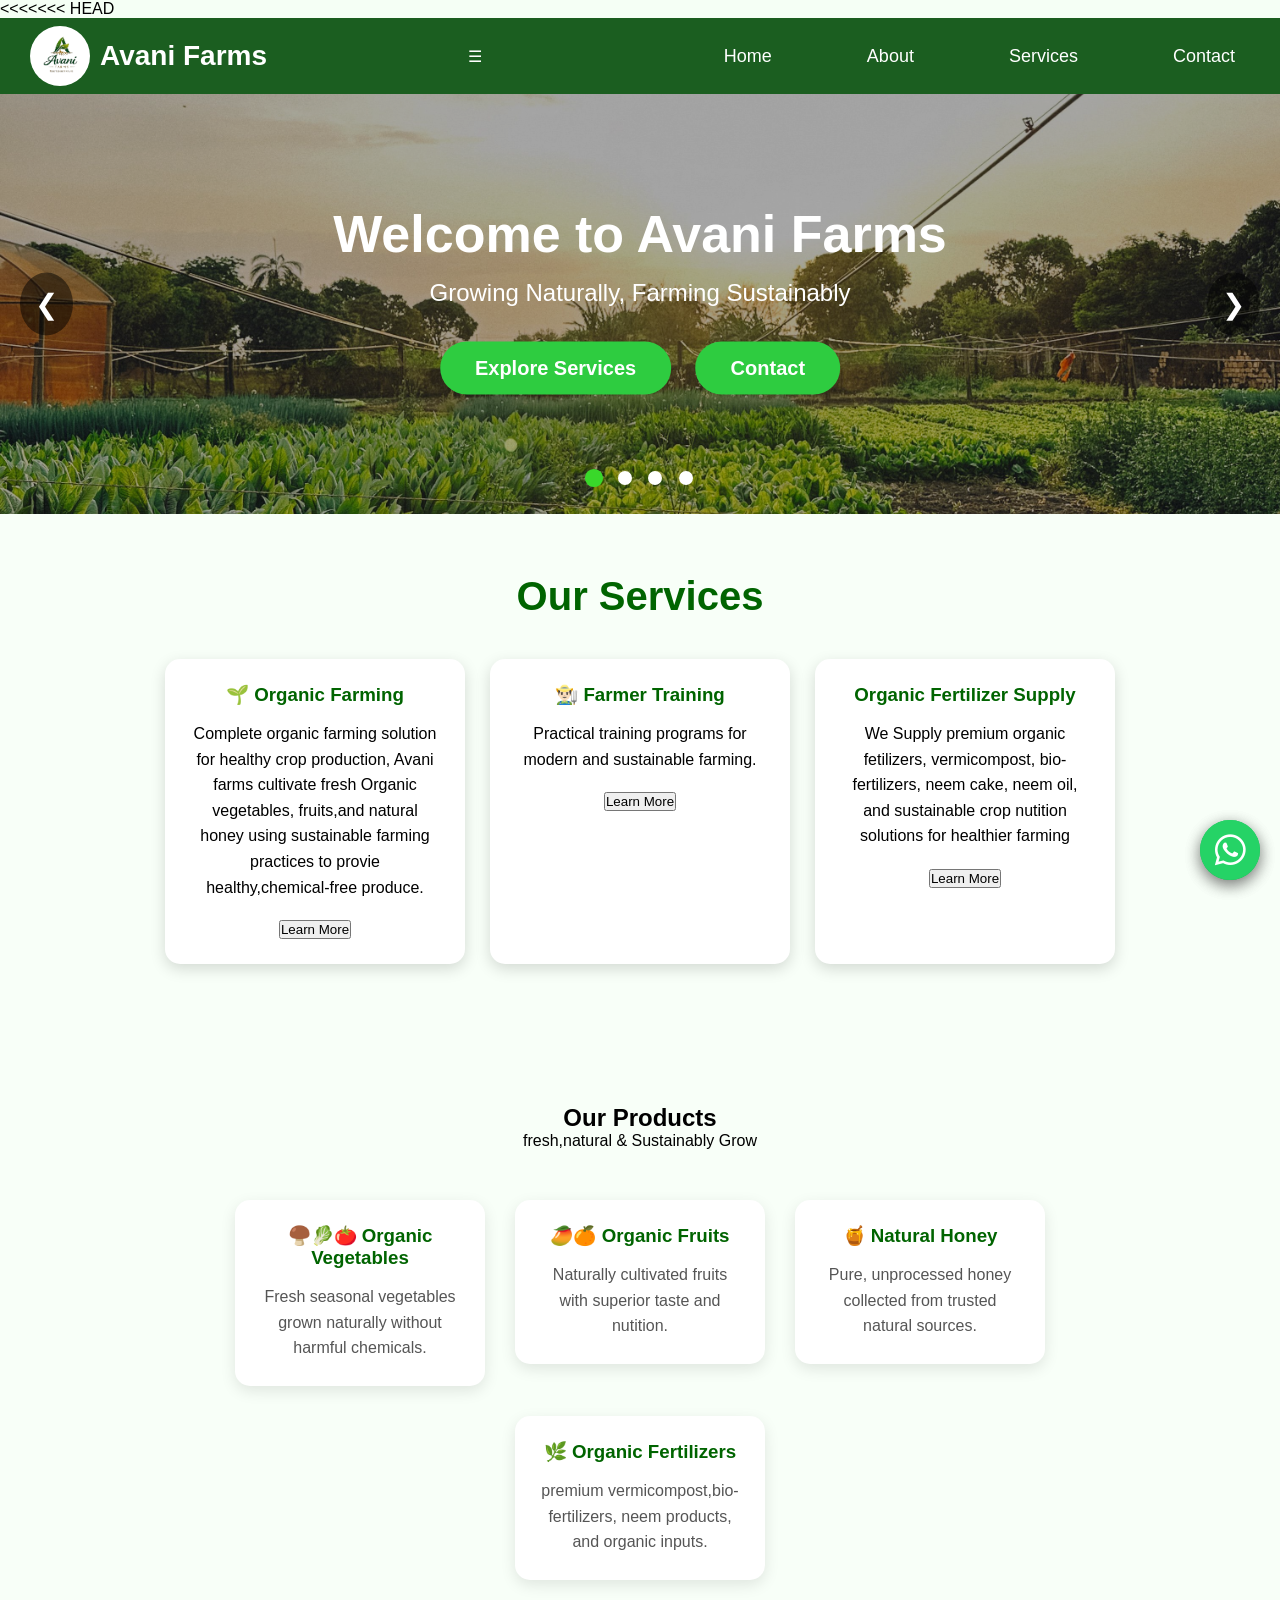
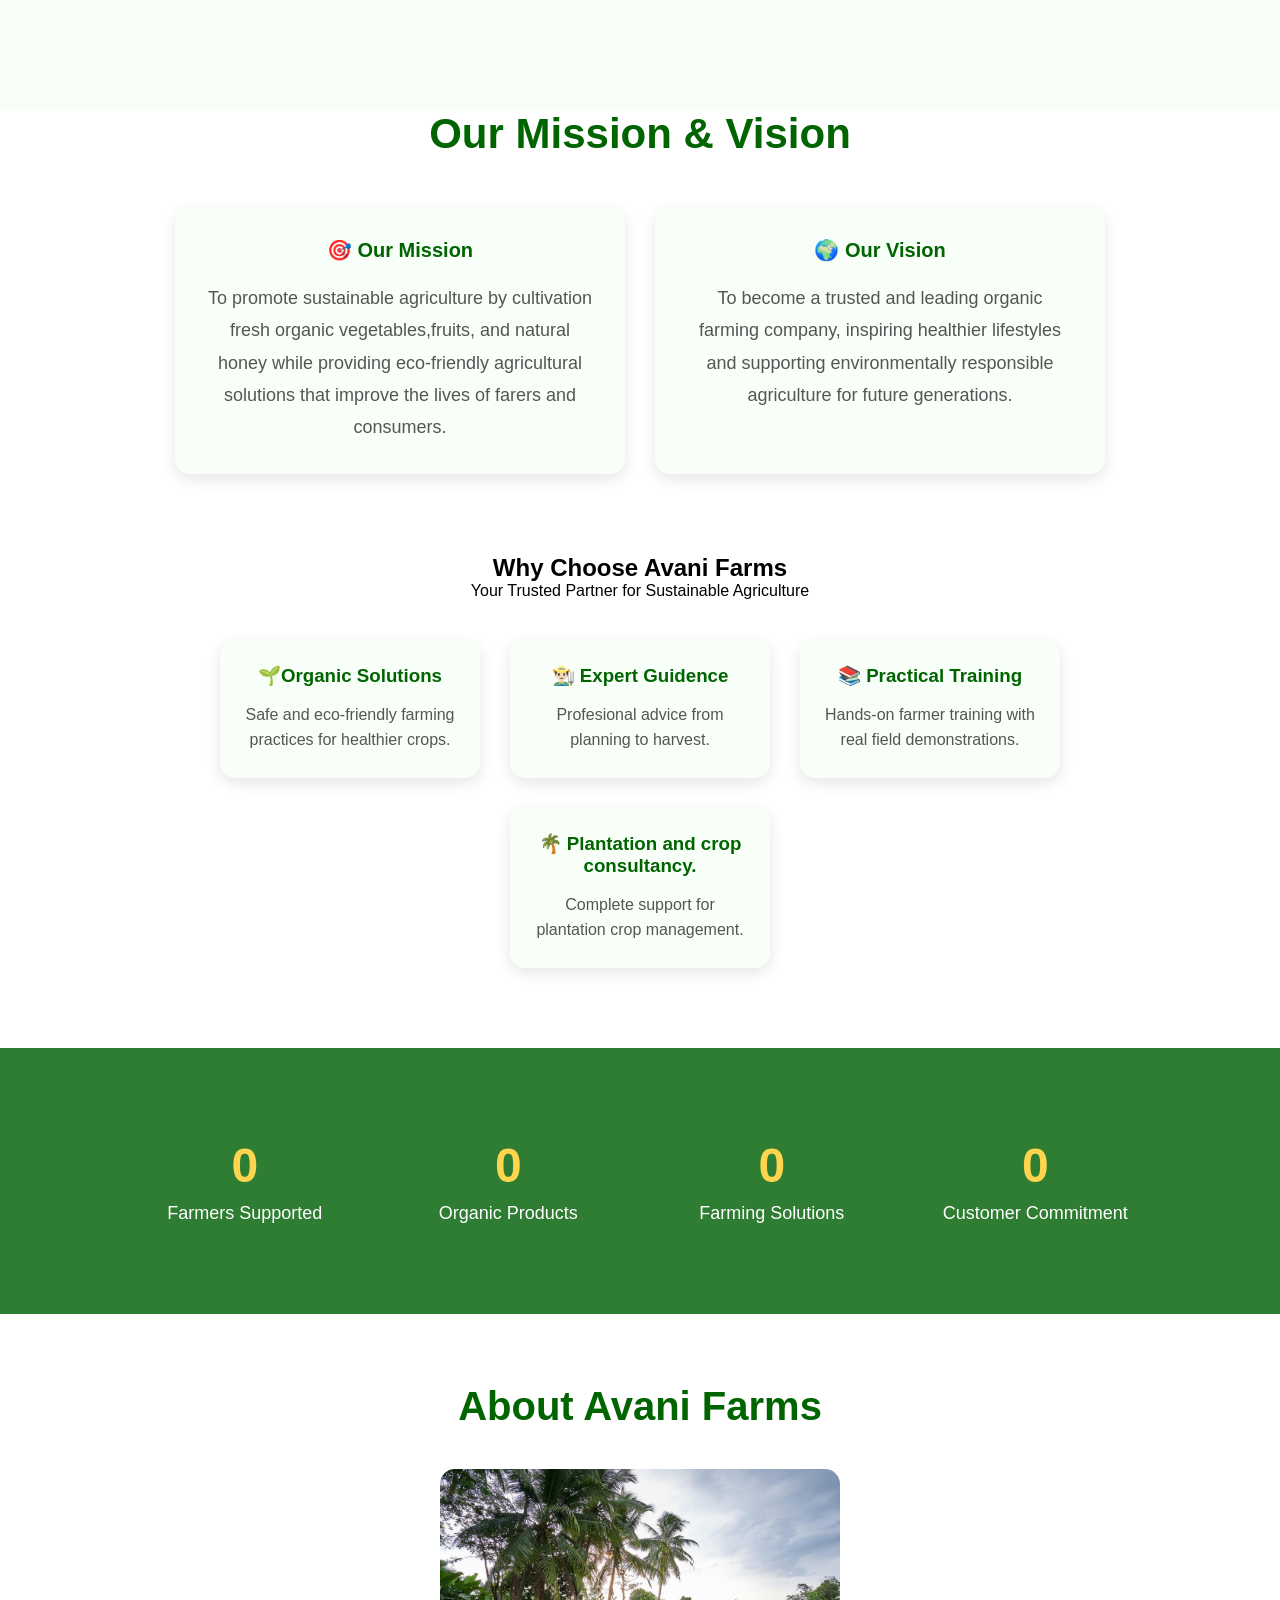
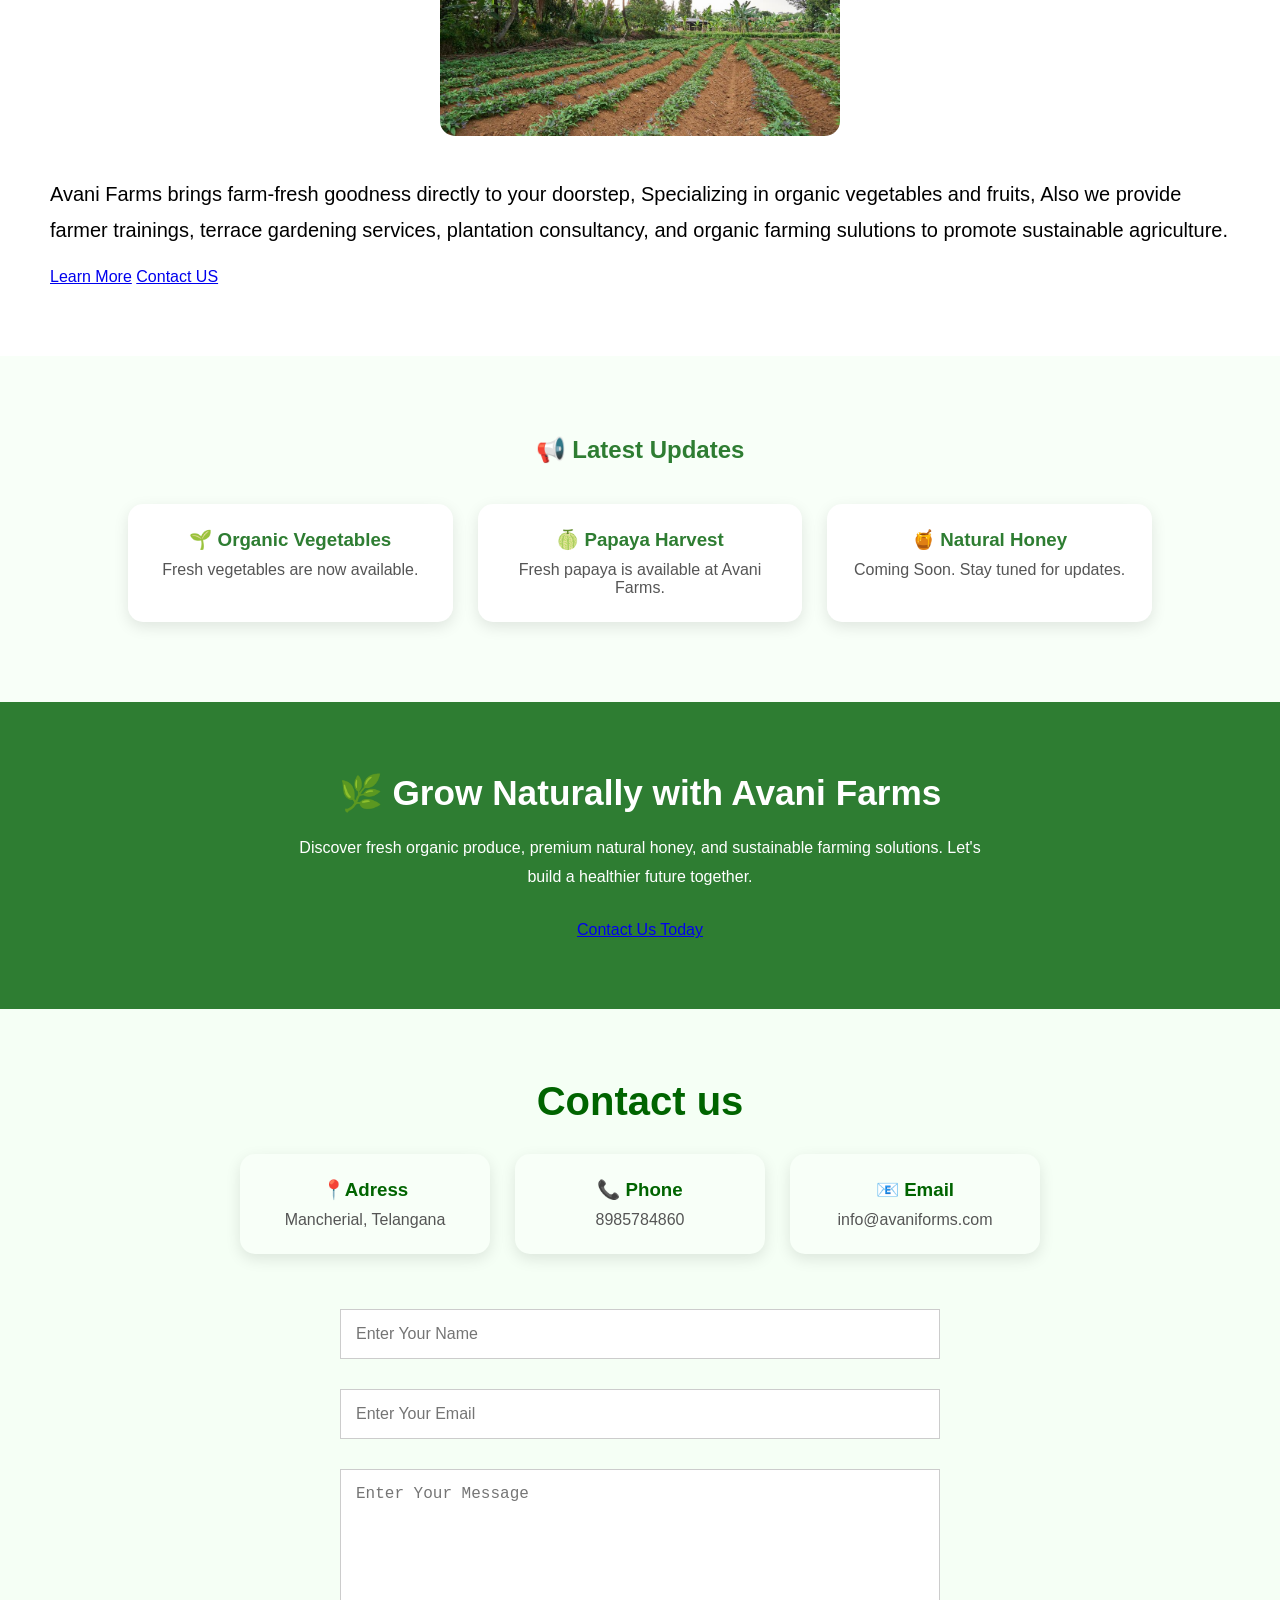
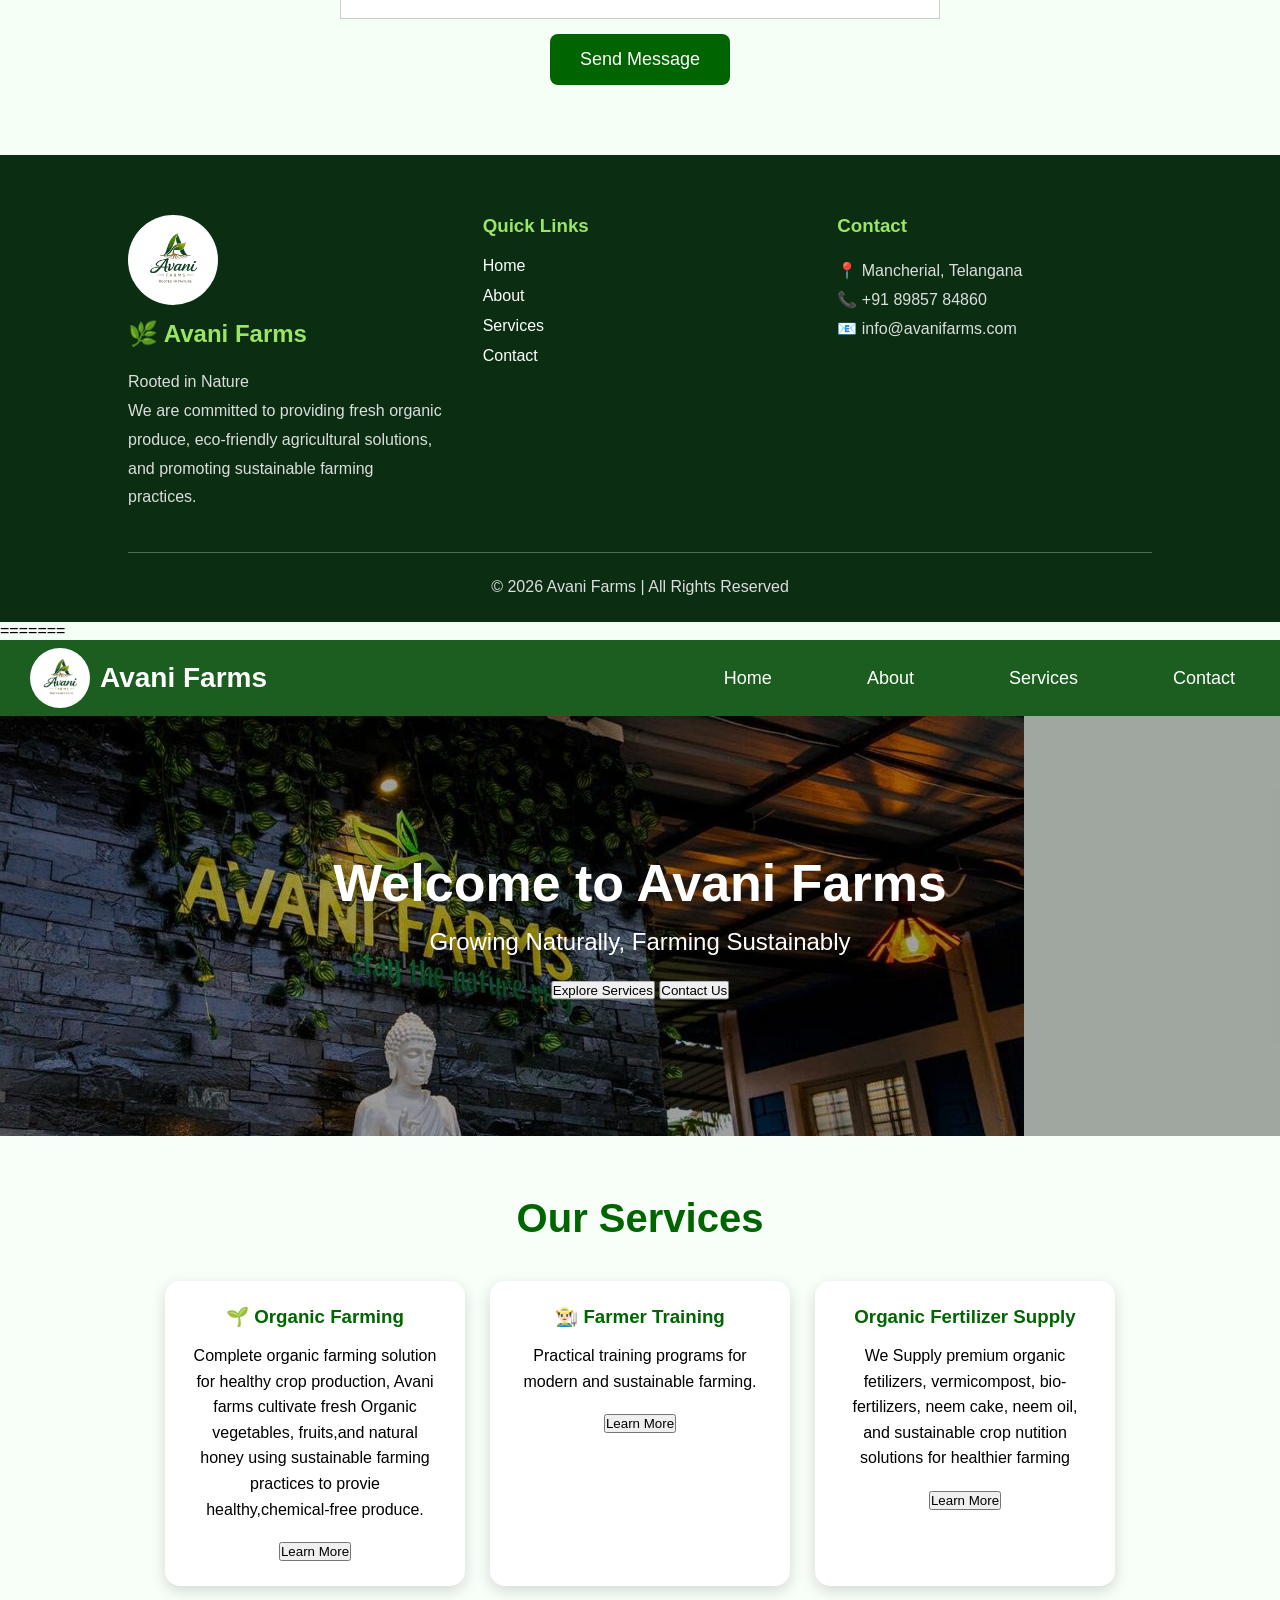
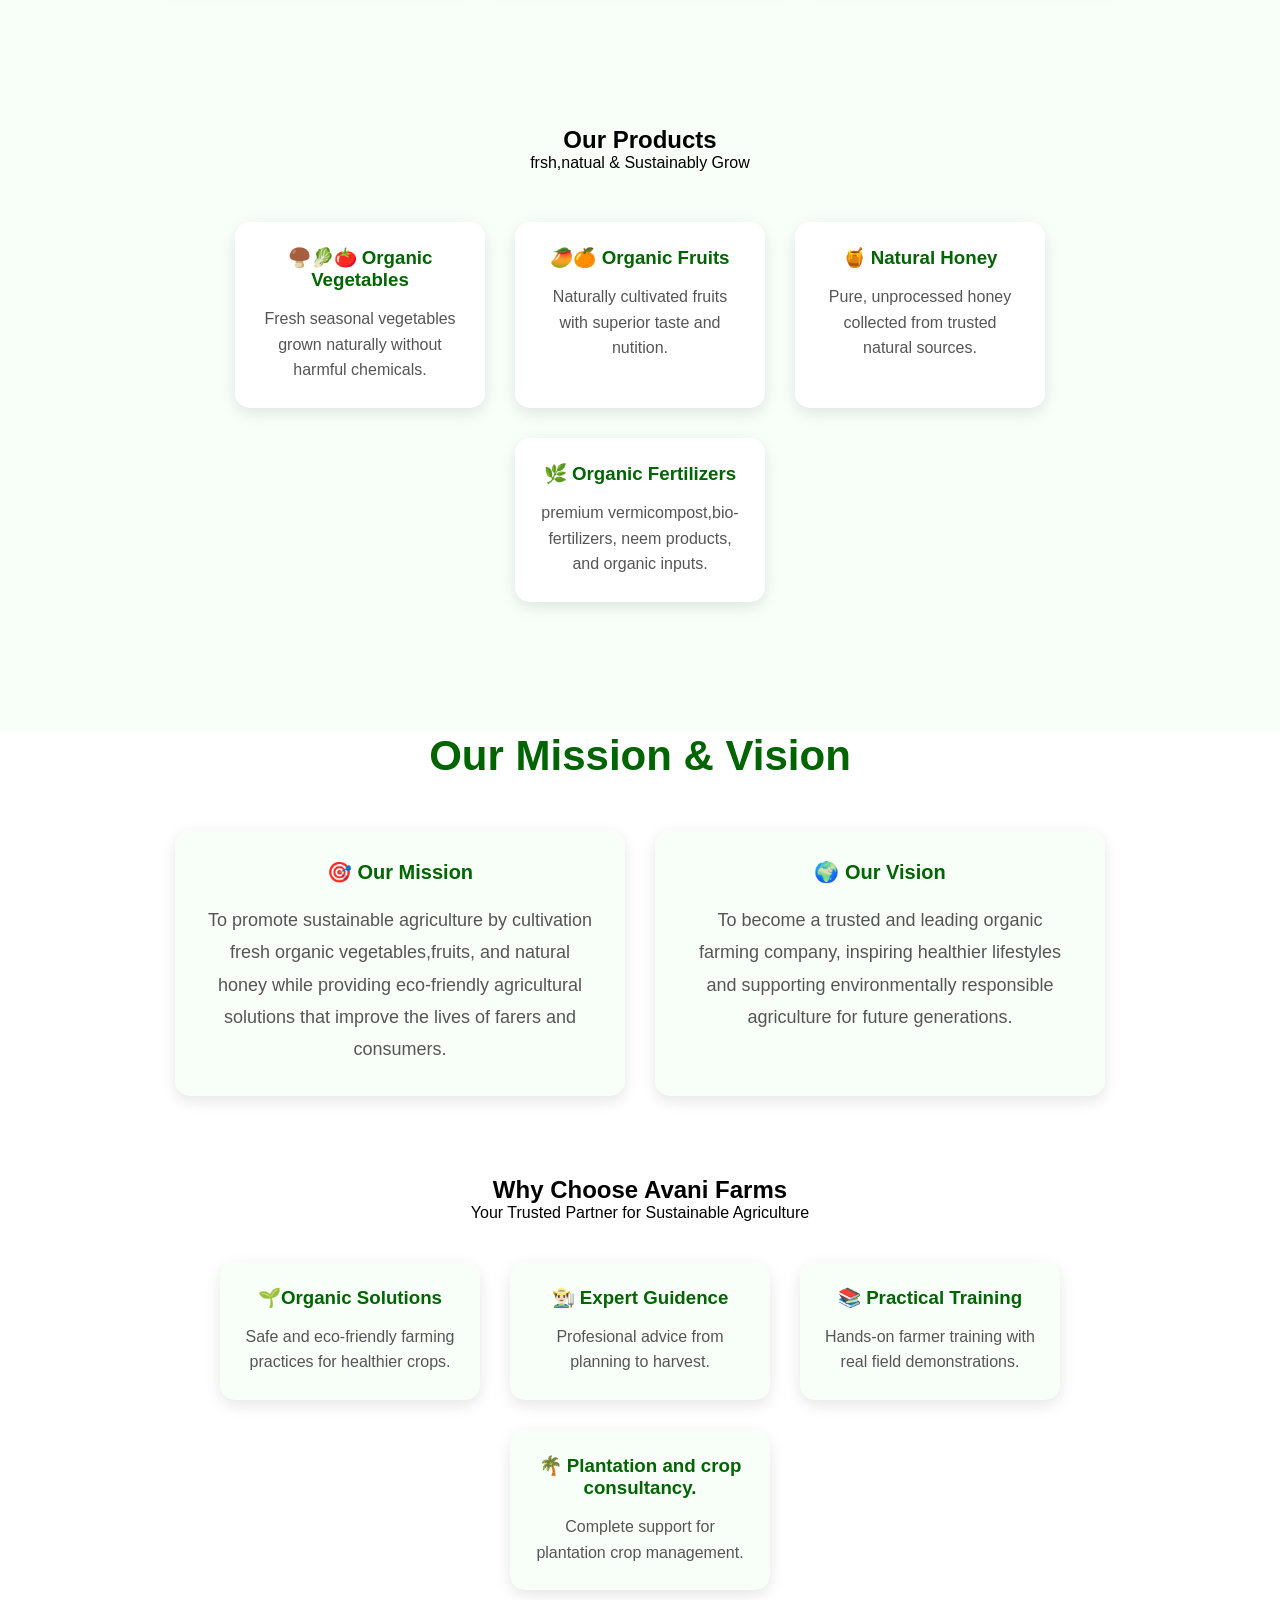
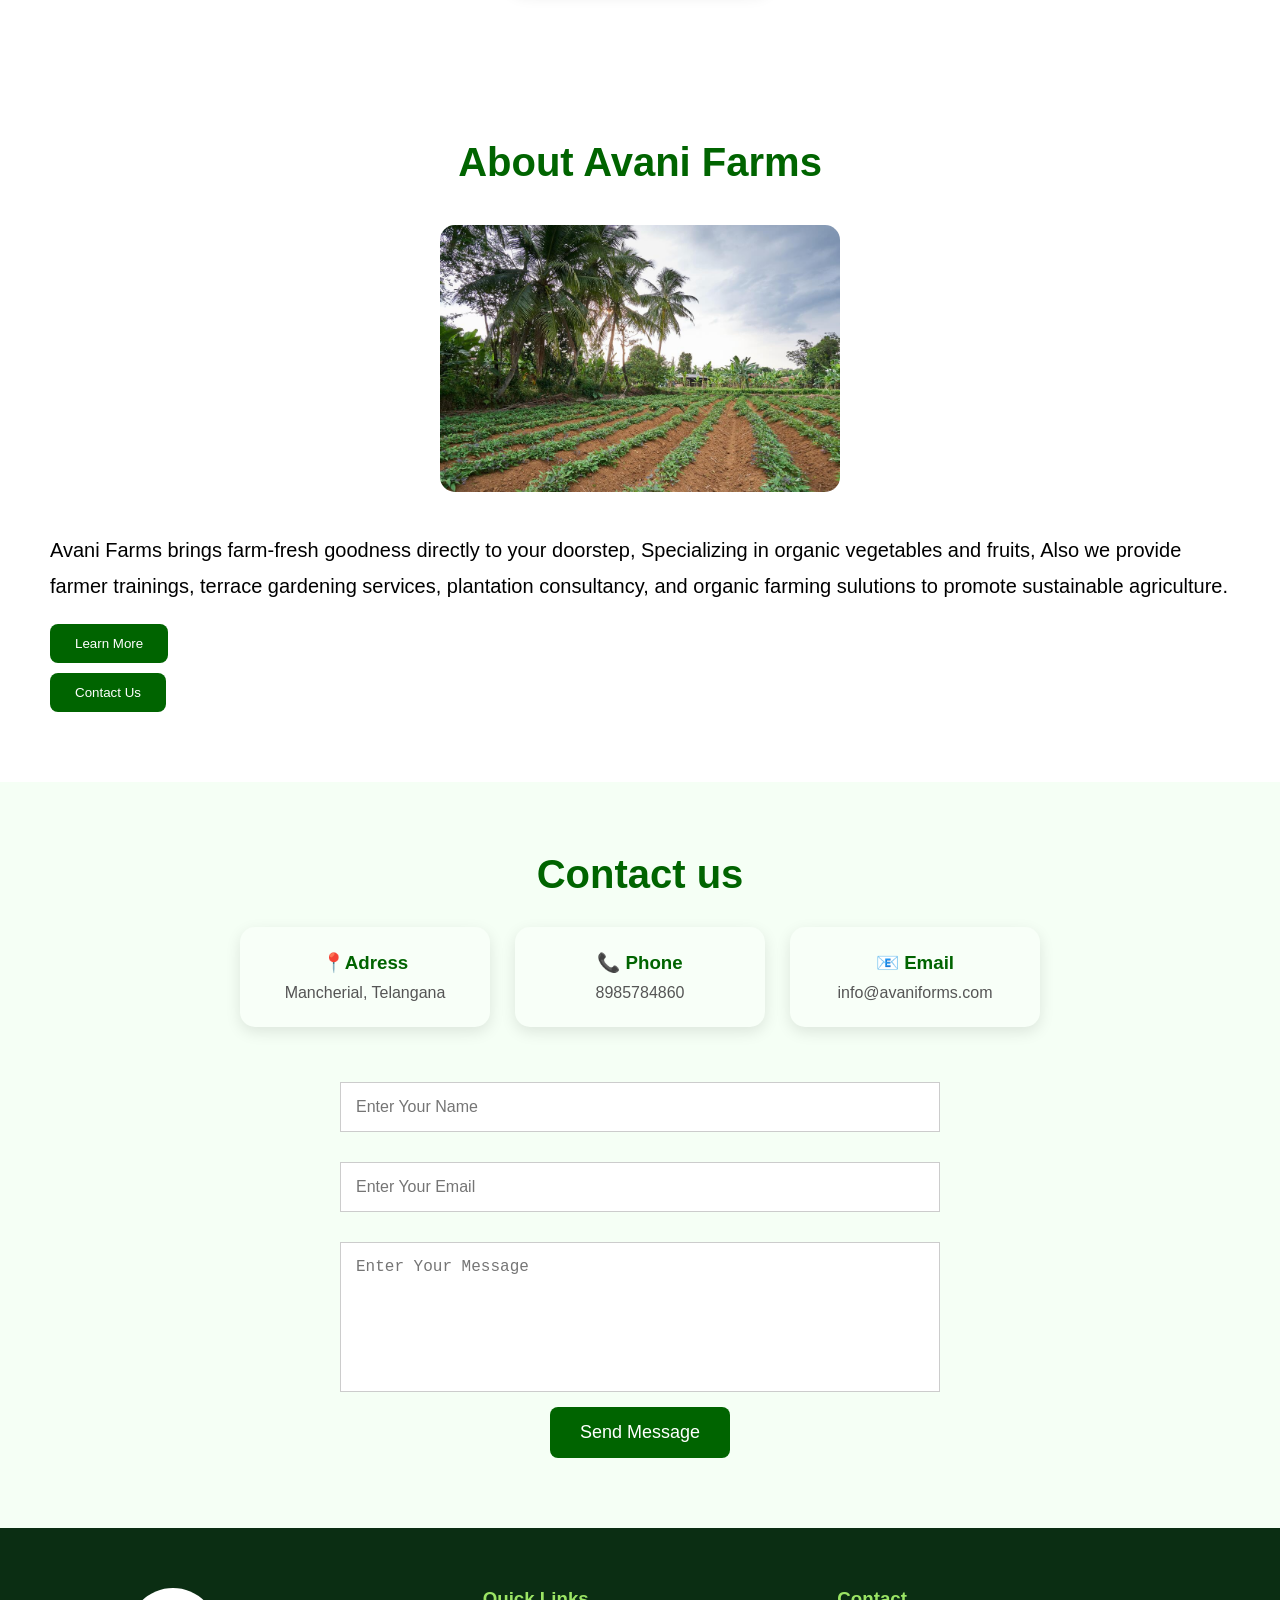
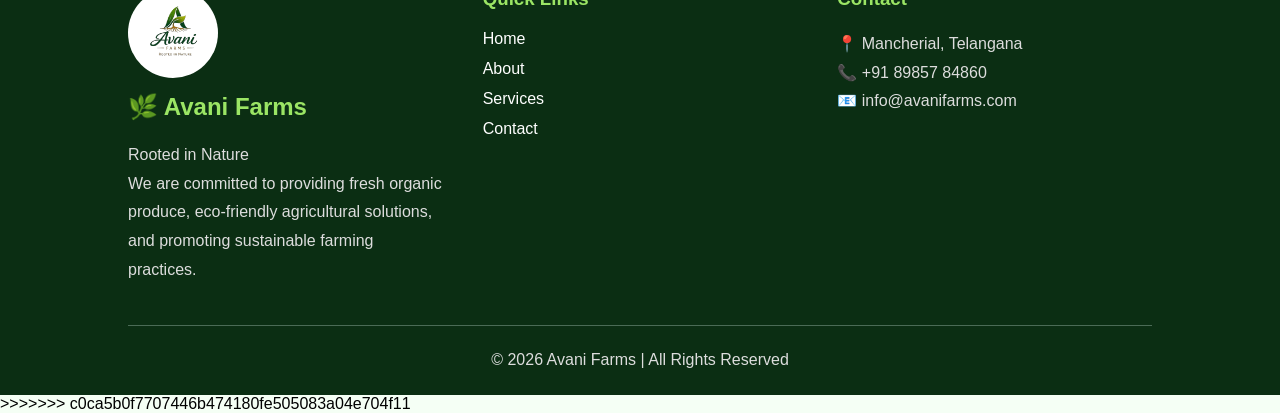
==== commit ffd67ac3: "merge remote chamges" ====
--- a/index.html
+++ b/index.html
@@ -1,3 +1,4 @@
+<<<<<<< HEAD
 <!DOCTYPE html>
 <html lang="en">
 
@@ -387,4 +388,281 @@
 
 </body>
 
+=======
+<!DOCTYPE html>
+<html lang="en">
+
+<head>
+    <meta charset="UTF-8">
+    <meta name="viewport" content="width=device-width, initial-scale=1.0">
+
+    <title>Avani Farms | Organic Farming Solutions</title>
+    <meta name="description" content="Avani Farms offer organic farming solutions,
+    fresh vegetables, fruits, naturalhoney, organic fertilizers, and sustainable agriculture services in Telangana">
+    <meta property="og:title" content="Avani Farms | Organic Farming Solutions">
+    <meta property="og:description"
+        content="Organic farming solutions,fresh vegetables, fruits, natural honey, and organic fertilizers from Avani Farms">
+    <meta property="org:type" content="website">
+
+    <link rel="icon" href="avani logo.PNG">
+
+    <link rel="stylesheet" href="style.css">
+
+    <link rel="stylesheet" href="https://cdnjs.cloudflare.com/ajax/libs/font-awesome/6.6.0/css/all.min.css">
+
+
+
+</head>
+
+<body>
+    <script src="script.js"></script>
+    <nav class="navbar">
+        <div class="logo">
+            <img src="avani logo.PNG" alt="Avani Farms Logo" class="nav-logo">
+            <span class="brand-name">Avani Farms</span>
+
+        </div>
+
+        <ul class="nav-links">
+            <li><a href="home">Home</a>
+            <li><a href="about">About</a>
+            <li><a href="services">Services</a>
+            <li><a href="contact">Contact</a>
+        </ul>
+
+
+
+    </nav>
+    <section class="hero">
+        <img src="farm.jpg" alt="Avani Farms">
+        <div class="overlay"></div>
+        <div class="hero-text">
+            <h1>Welcome to Avani Farms</h1>
+            <p>Growing Naturally, Farming Sustainably </p>
+            <button>Explore Services</button>
+            <button>Contact Us</button>
+        </div>
+    </section>
+
+
+    <section id="services" class="services">
+
+        <h2>Our Services</h2>
+
+        <div class="cards">
+
+            <div class="card">
+                <h3>🌱 Organic Farming</h3>
+                <p>Complete organic farming solution for healthy crop production,
+                    Avani farms cultivate fresh Organic vegetables,
+                    fruits,and natural honey using sustainable farming practices to provie healthy,chemical-free
+                    produce.
+                </p>
+                <button>Learn More</button>
+            </div>
+
+            <div class="card">
+                <h3>👨🏻‍🌾 Farmer Training</h3>
+                <p>Practical training programs for modern and sustainable farming.</p>
+                <button>Learn More</button>
+            </div>
+
+            <div class="card">
+                <h3>Organic Fertilizer Supply</h3>
+                <p>We Supply premium organic fetilizers, vermicompost,
+                    bio-fertilizers, neem cake, neem oil, and sustainable crop nutition solutions for healthier farming
+                </p>
+                <button>Learn More</button>
+            </div>
+
+        </div>
+
+    </section>
+
+
+
+
+    <section class="products">
+        <h2>Our Products</h2>
+        <p class="section-subtitle">
+            frsh,natual & Sustainably Grow
+        </p>
+        <div class="product-container">
+            <div class="product-card">
+                <h3>🍄‍🟫🥬🍅 Organic Vegetables</h3>
+                <p>Fresh seasonal vegetables grown naturally without harmful chemicals.</p>
+            </div>
+            <div class="product-card">
+                <h3>🥭🍊 Organic Fruits</h3>
+                <p>Naturally cultivated fruits with superior taste and nutition.</p>
+            </div>
+            <div class="product-card">
+                <h3>🍯 Natural Honey</h3>
+                <p>Pure, unprocessed honey collected from trusted natural sources.</p>
+            </div>
+
+            <div class="product-card">
+                <h3>🌿 Organic Fertilizers</h3>
+                <p>premium vermicompost,bio-fertilizers, neem products, and organic inputs.</p>
+            </div>
+
+        </div>
+    </section>
+
+    <section class="mission">
+        <h2>Our Mission & Vision</h2>
+        <div class="mission-container">
+            <div class="mission-card">
+                <h3>🎯 Our Mission</h3>
+                <p>
+                    To promote sustainable agriculture by cultivation fresh organic vegetables,fruits, and natural honey
+                    while providing eco-friendly agricultural solutions that improve the lives of farers and consumers.
+                </p>
+            </div>
+
+            <div class="mission-card">
+                <h3>🌍 Our Vision</h3>
+                <p>To become a trusted and leading organic farming company,
+                    inspiring healthier lifestyles and supporting environmentally responsible agriculture for future
+                    generations.
+                </p>
+            </div>
+        </div>
+
+    </section>
+
+
+
+
+
+    <section class="why-us">
+        <h2>Why Choose Avani Farms</h2>
+        <p class="section-subtitle">
+            Your Trusted Partner for Sustainable Agriculture
+        </p>
+        <div class="why-container">
+            <div class="why-card">
+                <h3>🌱Organic Solutions</h3>
+                <p>Safe and eco-friendly farming practices for healthier crops.</p>
+            </div>
+
+            <div class="why-card">
+                <h3>👨🏻‍🌾 Expert Guidence</h3>
+                <p>Profesional advice from planning to harvest.</p>
+            </div>
+
+            <div class="why-card">
+                <h3>📚 Practical Training</h3>
+                <P>Hands-on farmer training with real field demonstrations.</P>
+            </div>
+            <div class="why-card">
+                <h3>🌴 Plantation and crop consultancy.</h3>
+                <p>Complete support for plantation crop management.</p>
+            </div>
+        </div>
+    </section>
+    <section id="about" class="about">
+        <h2>About Avani Farms</h2>
+        <div class="about-content">
+            <img src="img2.jpg.jpg" alt="Avani Farms">
+            <div class="about-text">
+                <p> Avani Farms brings farm-fresh goodness directly to your doorstep,
+                    Specializing in organic vegetables and fruits,
+                    Also we provide farmer trainings, terrace gardening services, plantation consultancy,
+                    and organic farming sulutions to promote sustainable agriculture.
+                </p>
+                <button>Learn More</button>
+                <button>Contact Us</button>
+            </div>
+        </div>
+
+    </section>
+
+    <section id="contact" class="contact">
+        <h2>Contact us</h2>
+        <div class="contact-info">
+            <div class="info-box">
+                <h3>📍Adress</h3>
+                <p>Mancherial, Telangana</p>
+            </div>
+
+            <div class="info-box">
+                <h3>📞 Phone</h3>
+                <p>8985784860</p>
+
+            </div>
+
+            <div class="info-box">
+                <h3>📧 Email</h3>
+                <p>info@avaniforms.com</p>
+            </div>
+        </div>
+
+
+
+        <div class="contact-form">
+            <input type="text" placeholder="Enter Your Name">
+            <input type="Email" placeholder="Enter Your Email">
+            <textarea placeholder="Enter Your Message"></textarea>
+            <button>Send Message</button>
+
+        </div>
+    </section>
+
+    <footer class="footer">
+
+        <div class="footer-container">
+
+            <div class="footer-about">
+                <img src="avani logo.PNG" alt="Avani Farms Logo" class="footer-logo">
+                <h2>🌿 Avani Farms</h2>
+                <p>Rooted in Nature</p>
+                <p>
+                    We are committed to providing fresh organic produce,
+                    eco-friendly agricultural solutions, and promoting
+                    sustainable farming practices.
+                </p>
+            </div>
+
+            <div class="footer-links">
+                <h3>Quick Links</h3>
+
+                <a href="#">Home</a>
+                <a href="#">About</a>
+                <a href="#">Services</a>
+                <a href="#">Contact</a>
+
+            </div>
+
+            <div class="footer-contact">
+                <h3>Contact</h3>
+
+                <p>📍 Mancherial, Telangana</p>
+                <p>📞 +91 89857 84860</p>
+                <p>📧 info@avanifarms.com</p>
+
+            </div>
+
+        </div>
+
+        <hr>
+
+        <p class="copyright">
+            © 2026 Avani Farms | All Rights Reserved
+        </p>
+
+    </footer>
+
+    <a href="https://wa.me/918985784860" class="whatsapp-float" target="_blank">
+        <i class="fa-brands fa-whatsapp"></i>
+    </a>
+
+
+    <button id="topBtn" onclick="topFunction()">↑</button>
+
+
+
+</body>
+
+>>>>>>> c0ca5b0f7707446b474180fe505083a04e704f11
 </html>
--- a/style.css
+++ b/style.css
@@ -1,3 +1,4 @@
+<<<<<<< HEAD
 /* Reset */
 
 html {
@@ -1189,4 +1190,656 @@
     .footer-container {
         text-align: center;
     }
+=======
+/* Reset */
+
+html {
+    scroll-behavior: smooth;
+}
+
+* {
+    margin: 0;
+    padding: 0;
+    box-sizing: border-box;
+}
+
+/* Body */
+body {
+    font-family: Arial, sans-serif;
+    background: #f5fff5;
+}
+
+/* Navigation */
+nav {
+    background: #1b5e20;
+    color: white;
+    display: flex;
+    justify-content: space-between;
+    align-items: center;
+    padding: 8px 30px;
+    position: sticky;
+    top: 0;
+    z-index: 1000;
+}
+
+
+.nav-links {
+    display: flex;
+    list-style: none;
+    align-items: center;
+    gap: 40px;
+}
+
+.nav-links li {
+    margin-left: 25px;
+}
+
+.nav-links a {
+    color: white;
+    text-decoration: none;
+    font-size: 18px;
+    transition: 0.3s;
+    padding: 8px 15px;
+    border-radius: 6px;
+}
+
+.nav-links a:hover {
+    background: #0b8f3a;
+    color: white;
+
+}
+
+.nav-logo {
+    width: 70px;
+    height: 70px;
+    background: white;
+    border-radius: 50%;
+    padding: 5px;
+    object-fit: contain;
+}
+
+.hero {
+    position: relative;
+}
+
+.overlay {
+    position: absolute;
+    top: 0;
+    left: 0;
+    width: 100%;
+    height: 100%;
+    background: rgba(0, 0, 0, 0.35);
+}
+
+.hero img {
+    width: 100%;
+    height: 500px;
+    object-fit: cover;
+}
+
+.hero-text {
+    position: absolute;
+    top: 50%;
+    left: 50%;
+    transform: translate(-50%, -50%);
+    text-align: center;
+    color: white;
+}
+
+.hero-text h1 {
+    font-size: 52px;
+    margin-bottom: 15px;
+}
+
+.hero- p {
+    font-size: 24px;
+    margin-bottom: 25px;
+}
+
+.hero-text button {
+    background: darkgreen;
+    color: white;
+    border: none;
+    padding: 12px 25px;
+    font-size: 18px;
+    border-radius: 50px;
+    cursor: pointer;
+    margin: 10px;
+    transition: 0.3s;
+
+}
+
+.hero-text button:hover {
+    background: #0b8f3a;
+    transform: translateY(-5px);
+}
+
+/* Service setion */
+.services {
+    padding: 60px;
+    background: #f8fff8;
+    text-align: center;
+}
+
+.services h2 {
+    font-size: 40px;
+    color: darkgreen;
+    margin-bottom: 40px;
+
+}
+
+.cards {
+    display: flex;
+    justify-content: center;
+    gap: 25px;
+    flex-wrap: wrap;
+}
+
+.card {
+    width: 300px;
+    background: white;
+    padding: 25px;
+    border-radius: 15px;
+    box-shadow: 0 5px 15px rgba(0, 0, 0, 0.15);
+    transition: 0.4s;
+    cursor: pointer;
+
+
+}
+
+.card:hover {
+    transform: translateY(-10px);
+    box-shadow: 0 15px 30px rgba(0, 0, 0, 0.2);
+
+}
+
+.card h3 {
+    color: darkgreen;
+    margin-bottom: 15px;
+}
+
+.card p {
+    margin-bottom: 20px;
+    line-height: 1.6;
+}
+
+.about {
+    padding: 70px 50px;
+    background: white;
+
+}
+
+.about h2 {
+    text-align: center;
+    color: darkgreen;
+    font-size: 40px;
+    margin-bottom: 40px;
+}
+
+.about-content {
+    display: flex;
+    flex-direction: row-reverse;
+    align-items: center;
+    justify-content: center;
+    gap: 40px;
+    flex-wrap: wrap;
+}
+
+.about-content img {
+    width: 400px;
+    border-radius: 15px;
+}
+
+.about-text p {
+    font-size: 20px;
+    line-height: 1.8;
+    margin-bottom: 20px;
+
+}
+
+.about-text button {
+    background: darkgreen;
+    color: white;
+    border: none;
+    padding: 12px 25px;
+    border-radius: 8px;
+    cursor: pointer;
+    display: block;
+    margin-right: 15px;
+    margin-top: 10px;
+}
+
+.about-text button:hover {
+    background: #0b8f3a;
+}
+
+.contact {
+    background: #f5fff5;
+    padding: 70px 20px;
+    text-align: center;
+}
+
+.contact h2 {
+    color: darkgreen;
+    font-size: 40px;
+    margin-bottom: 30px;
+}
+
+.contact-form {
+    max-width: 600px;
+    margin: auto;
+
+}
+
+.contact-form input,
+.contact-form textarea {
+    width: 100%;
+    padding: 15px;
+    margin: 15px 0;
+    border: 1px solid #ccc;
+    font-size: 16px;
+}
+
+.contact-form textarea {
+    height: 150px;
+    resize: none;
+
+}
+
+.contact-form button {
+    background: darkgreen;
+    color: white;
+    padding: 15px 30px;
+    border: none;
+    border-radius: 8px;
+    cursor: pointer;
+    font-size: 18px;
+}
+
+.contact-form button:hover {
+    background: #0b8f3a;
+}
+
+.logo {
+    display: flex;
+    align-items: center;
+    gap: 10px;
+}
+
+.logo img {
+    width: 60px;
+    height: 60px;
+
+}
+
+.logo span {
+    font-size: 28px;
+    font-weight: bold;
+    color: white;
+}
+
+.why-us {
+    padding: 80px 10%;
+    background: white;
+    text-align: center;
+}
+
+.why-container {
+    display: flex;
+    flex-wrap: wrap;
+    justify-content: center;
+    gap: 30px;
+    margin-top: 40px;
+}
+
+.why-card {
+    width: 260px;
+    background: #f8fff8;
+    padding: 25px;
+    border-radius: 15px;
+    box-shadow: 0 5px 15px rgba(0, 0, 0, 0.1);
+    transition: 0.3s;
+
+}
+
+.why-card:hover {
+    transform: translateY(-8px);
+}
+
+.why-card h3 {
+    color: darkgreen;
+    margin-bottom: 15px;
+
+}
+
+.why-card p {
+    color: #555;
+    line-height: 1.6;
+}
+
+.products {
+    padding: 80px 10px;
+    background: #f8fff8;
+    text-align: center;
+}
+
+.product-container {
+    display: flex;
+    flex-wrap: wrap;
+    justify-content: center;
+    gap: 30px;
+    margin-top: 40px;
+}
+
+.product-card {
+    width: 250px;
+    background: white;
+    padding: 25px;
+    border-radius: 15px;
+    box-shadow: 0 5px 15px rgba(0, 0, 0, 0.1);
+    transition: 0.3s;
+}
+
+.product-card:hover {
+    transform: translateY(-8px);
+}
+
+.product-card h3 {
+    color: darkgreen;
+    margin-bottom: 15px;
+
+}
+
+.product-card p {
+    color: #555;
+    line-height: 1.6;
+}
+
+.mission {
+    padding: 8-px 10px;
+    background: white;
+    text-align: center;
+}
+
+.mission h2 {
+    color: darkgreen;
+    font-size: 42px;
+    margin-bottom: 50px;
+
+}
+
+.mission-container {
+    display: flex;
+    justify-content: center;
+    gap: 30px;
+    flex-wrap: wrap;
+}
+
+.mission-card {
+    width: 450px;
+    background: #f8fff8;
+    padding: 30px;
+    border-radius: 15px;
+    box-shadow: 0 5px 15px rgba(0, 0, 0, 0.1);
+    transition: 0.3s;
+}
+
+.mission-card:hover {
+    transform: translateY(-8px);
+}
+
+.mission-card h3 {
+    color: darkgreen;
+    margin-bottom: 20px;
+    font-size: 20px;
+}
+
+.mission-card p {
+    color: #555;
+    line-height: 1.8;
+    font-size: 18px;
+}
+
+.contact-info {
+    display: flex;
+    justify-content: center;
+    flex-wrap: wrap;
+    gap: 25px;
+    margin-bottom: 40px;
+}
+
+.info-box {
+    background: #f8fff8;
+    width: 250px;
+    padding: 25px;
+    border-radius: 15px;
+    box-shadow: 0 5px 15px rgba(0, 0, 0, 0.1);
+    transition: 0.3s;
+
+}
+
+.info-box h3 {
+    color: darkgreen;
+    margin-bottom: 10px;
+
+}
+
+.info-box:hover {
+    transform: translateY(-8px);
+
+}
+
+.info-box p {
+    color: #555;
+}
+
+.footer {
+    background: #0b2e13;
+    color: white;
+    padding: 60px 10% 20px;
+}
+
+.footer-container {
+    display: flex;
+    justify-content: space-between;
+    flex-wrap: wrap;
+    gap: 40px;
+}
+
+.footer-about,
+.footer-links,
+.footer-contact {
+    flex: 1;
+    min-width: 250px;
+}
+
+.footer h2,
+.footer h3 {
+    margin-bottom: 20px;
+    color: #9be564;
+}
+
+.footer p {
+    line-height: 1.8;
+    color: #ddd;
+}
+
+.footer-links a {
+    display: block;
+    color: white;
+    text-decoration: none;
+    margin-bottom: 12px;
+    transition: 0.3s;
+}
+
+.footer-links a:hover {
+    color: #9be564;
+    padding-left: 8px;
+}
+
+.footer hr {
+    margin: 40px 0 20px;
+    border: 0;
+    border-top: 1px solid #4b6b56;
+}
+
+.copyright {
+    text-align: center;
+    color: #ccc;
+}
+
+.footer-logo {
+    width: 90px;
+    height: 90px;
+    background: white;
+    border-radius: 50%;
+    padding: 10px;
+    object-fit: contain;
+    margin-bottom: 15px;
+}
+
+.whatsapp-float {
+    position: fixed;
+    width: 60px;
+    height: 60px;
+    bottom: 20px;
+    right: 20px;
+    background: #25D366;
+    color: white;
+    border-radius: 50%;
+    display: flex;
+    justify-content: center;
+    align-items: center;
+    font-size: 35px;
+    text-decoration: none;
+    box-shadow: 0 5px 15px rgba(0, 0, 0, 0.3);
+    z-index: 1000;
+    transition: 0.3s;
+}
+
+.whatsapp-float:hover {
+    transform: scale(1.1);
+    background: #1ebe5d;
+}
+
+#topBtn {
+    display: none;
+    position: fixed;
+    bottom: 90px;
+    right: 20px;
+    z-index: 999;
+    border: none;
+    outline: none;
+    background: darkgreen;
+    color: white;
+    cursor: pointer;
+    padding: 15px 18px;
+    border-radius: 50%;
+    font-size: 22px;
+    box-shadow: 0 5px 15px rgba(0, 0, 0, 0.3);
+    transition: 0.3s;
+}
+
+#topBtn:hover {
+    background: #0b8f3a;
+    transform: translateY(-5px);
+}
+
+
+
+/* ===========================
+   MOBILE RESPONSIVE
+=========================== */
+
+@media (max-width: 768px) {
+
+    navbar {
+        flex-direction: column;
+        padding: 15px;
+    }
+
+    nav.logo {
+        width: 60px;
+        height: 60px;
+    }
+
+    .brand-name {
+        font-size: 32px;
+        text-align: center;
+    }
+
+    .logo {
+        margin-bottom: 15px;
+    }
+
+    .nav-links {
+        display: flex;
+        justify-content: center;
+        flex-wrap: wrap;
+        gap: 15px;
+        list-style: none;
+        padding: 0;
+        margin: 0;
+    }
+
+    .nav-links l1 {
+        margin: 0;
+
+    }
+
+    .hero {
+        margin-top: 0;
+    }
+
+    .hero-text {
+        top: 50%;
+    }
+
+    .hero-text h1 {
+        font-size: 30px;
+        line-height: 1.2;
+    }
+
+    .hero-text p {
+        font-size: 16px;
+    }
+
+    .cards,
+    .why-container,
+    .store-items,
+    .footer-container {
+        flex-direction: column;
+        align-items: center;
+    }
+
+    .card,
+    .why-card,
+    .store-box {
+        width: 100%;
+        max-width: 320px;
+    }
+
+    .contact-container {
+        flex-direction: column;
+    }
+
+    .contact-form,
+    .contact-info {
+        width: 100%;
+    }
+
+    .hero-text button {
+        width: 220px;
+        margin: 10px auto;
+        display: block;
+    }
+
+    .hero-buttons {
+        display: flex;
+        flex-direction: column;
+        gap: 12px;
+    }
+
+
+>>>>>>> c0ca5b0f7707446b474180fe505083a04e704f11
 }
--- a/style.css
+++ b/style.css
@@ -1,3 +1,4 @@
+<<<<<<< HEAD
 /* Reset */
 
 html {
@@ -1189,4 +1190,656 @@
     .footer-container {
         text-align: center;
     }
+=======
+/* Reset */
+
+html {
+    scroll-behavior: smooth;
+}
+
+* {
+    margin: 0;
+    padding: 0;
+    box-sizing: border-box;
+}
+
+/* Body */
+body {
+    font-family: Arial, sans-serif;
+    background: #f5fff5;
+}
+
+/* Navigation */
+nav {
+    background: #1b5e20;
+    color: white;
+    display: flex;
+    justify-content: space-between;
+    align-items: center;
+    padding: 8px 30px;
+    position: sticky;
+    top: 0;
+    z-index: 1000;
+}
+
+
+.nav-links {
+    display: flex;
+    list-style: none;
+    align-items: center;
+    gap: 40px;
+}
+
+.nav-links li {
+    margin-left: 25px;
+}
+
+.nav-links a {
+    color: white;
+    text-decoration: none;
+    font-size: 18px;
+    transition: 0.3s;
+    padding: 8px 15px;
+    border-radius: 6px;
+}
+
+.nav-links a:hover {
+    background: #0b8f3a;
+    color: white;
+
+}
+
+.nav-logo {
+    width: 70px;
+    height: 70px;
+    background: white;
+    border-radius: 50%;
+    padding: 5px;
+    object-fit: contain;
+}
+
+.hero {
+    position: relative;
+}
+
+.overlay {
+    position: absolute;
+    top: 0;
+    left: 0;
+    width: 100%;
+    height: 100%;
+    background: rgba(0, 0, 0, 0.35);
+}
+
+.hero img {
+    width: 100%;
+    height: 500px;
+    object-fit: cover;
+}
+
+.hero-text {
+    position: absolute;
+    top: 50%;
+    left: 50%;
+    transform: translate(-50%, -50%);
+    text-align: center;
+    color: white;
+}
+
+.hero-text h1 {
+    font-size: 52px;
+    margin-bottom: 15px;
+}
+
+.hero- p {
+    font-size: 24px;
+    margin-bottom: 25px;
+}
+
+.hero-text button {
+    background: darkgreen;
+    color: white;
+    border: none;
+    padding: 12px 25px;
+    font-size: 18px;
+    border-radius: 50px;
+    cursor: pointer;
+    margin: 10px;
+    transition: 0.3s;
+
+}
+
+.hero-text button:hover {
+    background: #0b8f3a;
+    transform: translateY(-5px);
+}
+
+/* Service setion */
+.services {
+    padding: 60px;
+    background: #f8fff8;
+    text-align: center;
+}
+
+.services h2 {
+    font-size: 40px;
+    color: darkgreen;
+    margin-bottom: 40px;
+
+}
+
+.cards {
+    display: flex;
+    justify-content: center;
+    gap: 25px;
+    flex-wrap: wrap;
+}
+
+.card {
+    width: 300px;
+    background: white;
+    padding: 25px;
+    border-radius: 15px;
+    box-shadow: 0 5px 15px rgba(0, 0, 0, 0.15);
+    transition: 0.4s;
+    cursor: pointer;
+
+
+}
+
+.card:hover {
+    transform: translateY(-10px);
+    box-shadow: 0 15px 30px rgba(0, 0, 0, 0.2);
+
+}
+
+.card h3 {
+    color: darkgreen;
+    margin-bottom: 15px;
+}
+
+.card p {
+    margin-bottom: 20px;
+    line-height: 1.6;
+}
+
+.about {
+    padding: 70px 50px;
+    background: white;
+
+}
+
+.about h2 {
+    text-align: center;
+    color: darkgreen;
+    font-size: 40px;
+    margin-bottom: 40px;
+}
+
+.about-content {
+    display: flex;
+    flex-direction: row-reverse;
+    align-items: center;
+    justify-content: center;
+    gap: 40px;
+    flex-wrap: wrap;
+}
+
+.about-content img {
+    width: 400px;
+    border-radius: 15px;
+}
+
+.about-text p {
+    font-size: 20px;
+    line-height: 1.8;
+    margin-bottom: 20px;
+
+}
+
+.about-text button {
+    background: darkgreen;
+    color: white;
+    border: none;
+    padding: 12px 25px;
+    border-radius: 8px;
+    cursor: pointer;
+    display: block;
+    margin-right: 15px;
+    margin-top: 10px;
+}
+
+.about-text button:hover {
+    background: #0b8f3a;
+}
+
+.contact {
+    background: #f5fff5;
+    padding: 70px 20px;
+    text-align: center;
+}
+
+.contact h2 {
+    color: darkgreen;
+    font-size: 40px;
+    margin-bottom: 30px;
+}
+
+.contact-form {
+    max-width: 600px;
+    margin: auto;
+
+}
+
+.contact-form input,
+.contact-form textarea {
+    width: 100%;
+    padding: 15px;
+    margin: 15px 0;
+    border: 1px solid #ccc;
+    font-size: 16px;
+}
+
+.contact-form textarea {
+    height: 150px;
+    resize: none;
+
+}
+
+.contact-form button {
+    background: darkgreen;
+    color: white;
+    padding: 15px 30px;
+    border: none;
+    border-radius: 8px;
+    cursor: pointer;
+    font-size: 18px;
+}
+
+.contact-form button:hover {
+    background: #0b8f3a;
+}
+
+.logo {
+    display: flex;
+    align-items: center;
+    gap: 10px;
+}
+
+.logo img {
+    width: 60px;
+    height: 60px;
+
+}
+
+.logo span {
+    font-size: 28px;
+    font-weight: bold;
+    color: white;
+}
+
+.why-us {
+    padding: 80px 10%;
+    background: white;
+    text-align: center;
+}
+
+.why-container {
+    display: flex;
+    flex-wrap: wrap;
+    justify-content: center;
+    gap: 30px;
+    margin-top: 40px;
+}
+
+.why-card {
+    width: 260px;
+    background: #f8fff8;
+    padding: 25px;
+    border-radius: 15px;
+    box-shadow: 0 5px 15px rgba(0, 0, 0, 0.1);
+    transition: 0.3s;
+
+}
+
+.why-card:hover {
+    transform: translateY(-8px);
+}
+
+.why-card h3 {
+    color: darkgreen;
+    margin-bottom: 15px;
+
+}
+
+.why-card p {
+    color: #555;
+    line-height: 1.6;
+}
+
+.products {
+    padding: 80px 10px;
+    background: #f8fff8;
+    text-align: center;
+}
+
+.product-container {
+    display: flex;
+    flex-wrap: wrap;
+    justify-content: center;
+    gap: 30px;
+    margin-top: 40px;
+}
+
+.product-card {
+    width: 250px;
+    background: white;
+    padding: 25px;
+    border-radius: 15px;
+    box-shadow: 0 5px 15px rgba(0, 0, 0, 0.1);
+    transition: 0.3s;
+}
+
+.product-card:hover {
+    transform: translateY(-8px);
+}
+
+.product-card h3 {
+    color: darkgreen;
+    margin-bottom: 15px;
+
+}
+
+.product-card p {
+    color: #555;
+    line-height: 1.6;
+}
+
+.mission {
+    padding: 8-px 10px;
+    background: white;
+    text-align: center;
+}
+
+.mission h2 {
+    color: darkgreen;
+    font-size: 42px;
+    margin-bottom: 50px;
+
+}
+
+.mission-container {
+    display: flex;
+    justify-content: center;
+    gap: 30px;
+    flex-wrap: wrap;
+}
+
+.mission-card {
+    width: 450px;
+    background: #f8fff8;
+    padding: 30px;
+    border-radius: 15px;
+    box-shadow: 0 5px 15px rgba(0, 0, 0, 0.1);
+    transition: 0.3s;
+}
+
+.mission-card:hover {
+    transform: translateY(-8px);
+}
+
+.mission-card h3 {
+    color: darkgreen;
+    margin-bottom: 20px;
+    font-size: 20px;
+}
+
+.mission-card p {
+    color: #555;
+    line-height: 1.8;
+    font-size: 18px;
+}
+
+.contact-info {
+    display: flex;
+    justify-content: center;
+    flex-wrap: wrap;
+    gap: 25px;
+    margin-bottom: 40px;
+}
+
+.info-box {
+    background: #f8fff8;
+    width: 250px;
+    padding: 25px;
+    border-radius: 15px;
+    box-shadow: 0 5px 15px rgba(0, 0, 0, 0.1);
+    transition: 0.3s;
+
+}
+
+.info-box h3 {
+    color: darkgreen;
+    margin-bottom: 10px;
+
+}
+
+.info-box:hover {
+    transform: translateY(-8px);
+
+}
+
+.info-box p {
+    color: #555;
+}
+
+.footer {
+    background: #0b2e13;
+    color: white;
+    padding: 60px 10% 20px;
+}
+
+.footer-container {
+    display: flex;
+    justify-content: space-between;
+    flex-wrap: wrap;
+    gap: 40px;
+}
+
+.footer-about,
+.footer-links,
+.footer-contact {
+    flex: 1;
+    min-width: 250px;
+}
+
+.footer h2,
+.footer h3 {
+    margin-bottom: 20px;
+    color: #9be564;
+}
+
+.footer p {
+    line-height: 1.8;
+    color: #ddd;
+}
+
+.footer-links a {
+    display: block;
+    color: white;
+    text-decoration: none;
+    margin-bottom: 12px;
+    transition: 0.3s;
+}
+
+.footer-links a:hover {
+    color: #9be564;
+    padding-left: 8px;
+}
+
+.footer hr {
+    margin: 40px 0 20px;
+    border: 0;
+    border-top: 1px solid #4b6b56;
+}
+
+.copyright {
+    text-align: center;
+    color: #ccc;
+}
+
+.footer-logo {
+    width: 90px;
+    height: 90px;
+    background: white;
+    border-radius: 50%;
+    padding: 10px;
+    object-fit: contain;
+    margin-bottom: 15px;
+}
+
+.whatsapp-float {
+    position: fixed;
+    width: 60px;
+    height: 60px;
+    bottom: 20px;
+    right: 20px;
+    background: #25D366;
+    color: white;
+    border-radius: 50%;
+    display: flex;
+    justify-content: center;
+    align-items: center;
+    font-size: 35px;
+    text-decoration: none;
+    box-shadow: 0 5px 15px rgba(0, 0, 0, 0.3);
+    z-index: 1000;
+    transition: 0.3s;
+}
+
+.whatsapp-float:hover {
+    transform: scale(1.1);
+    background: #1ebe5d;
+}
+
+#topBtn {
+    display: none;
+    position: fixed;
+    bottom: 90px;
+    right: 20px;
+    z-index: 999;
+    border: none;
+    outline: none;
+    background: darkgreen;
+    color: white;
+    cursor: pointer;
+    padding: 15px 18px;
+    border-radius: 50%;
+    font-size: 22px;
+    box-shadow: 0 5px 15px rgba(0, 0, 0, 0.3);
+    transition: 0.3s;
+}
+
+#topBtn:hover {
+    background: #0b8f3a;
+    transform: translateY(-5px);
+}
+
+
+
+/* ===========================
+   MOBILE RESPONSIVE
+=========================== */
+
+@media (max-width: 768px) {
+
+    navbar {
+        flex-direction: column;
+        padding: 15px;
+    }
+
+    nav.logo {
+        width: 60px;
+        height: 60px;
+    }
+
+    .brand-name {
+        font-size: 32px;
+        text-align: center;
+    }
+
+    .logo {
+        margin-bottom: 15px;
+    }
+
+    .nav-links {
+        display: flex;
+        justify-content: center;
+        flex-wrap: wrap;
+        gap: 15px;
+        list-style: none;
+        padding: 0;
+        margin: 0;
+    }
+
+    .nav-links l1 {
+        margin: 0;
+
+    }
+
+    .hero {
+        margin-top: 0;
+    }
+
+    .hero-text {
+        top: 50%;
+    }
+
+    .hero-text h1 {
+        font-size: 30px;
+        line-height: 1.2;
+    }
+
+    .hero-text p {
+        font-size: 16px;
+    }
+
+    .cards,
+    .why-container,
+    .store-items,
+    .footer-container {
+        flex-direction: column;
+        align-items: center;
+    }
+
+    .card,
+    .why-card,
+    .store-box {
+        width: 100%;
+        max-width: 320px;
+    }
+
+    .contact-container {
+        flex-direction: column;
+    }
+
+    .contact-form,
+    .contact-info {
+        width: 100%;
+    }
+
+    .hero-text button {
+        width: 220px;
+        margin: 10px auto;
+        display: block;
+    }
+
+    .hero-buttons {
+        display: flex;
+        flex-direction: column;
+        gap: 12px;
+    }
+
+
+>>>>>>> c0ca5b0f7707446b474180fe505083a04e704f11
 }
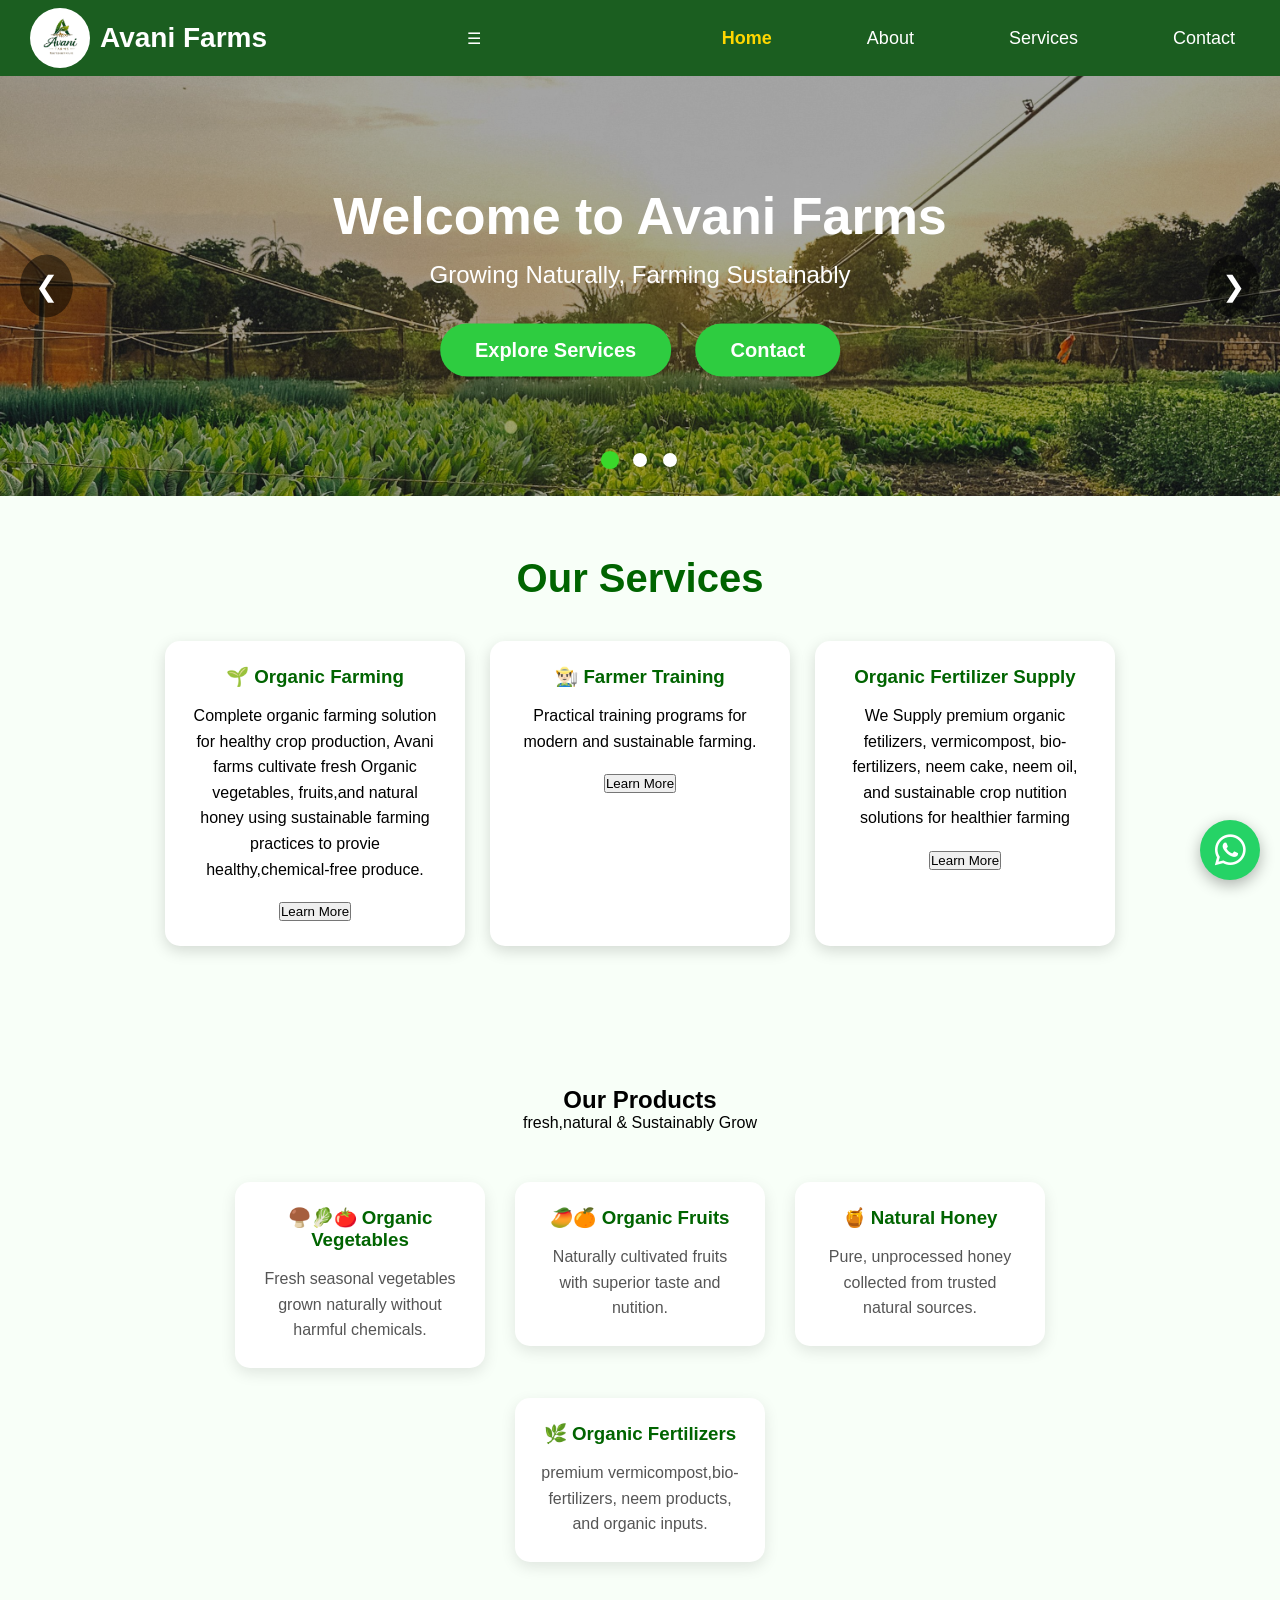
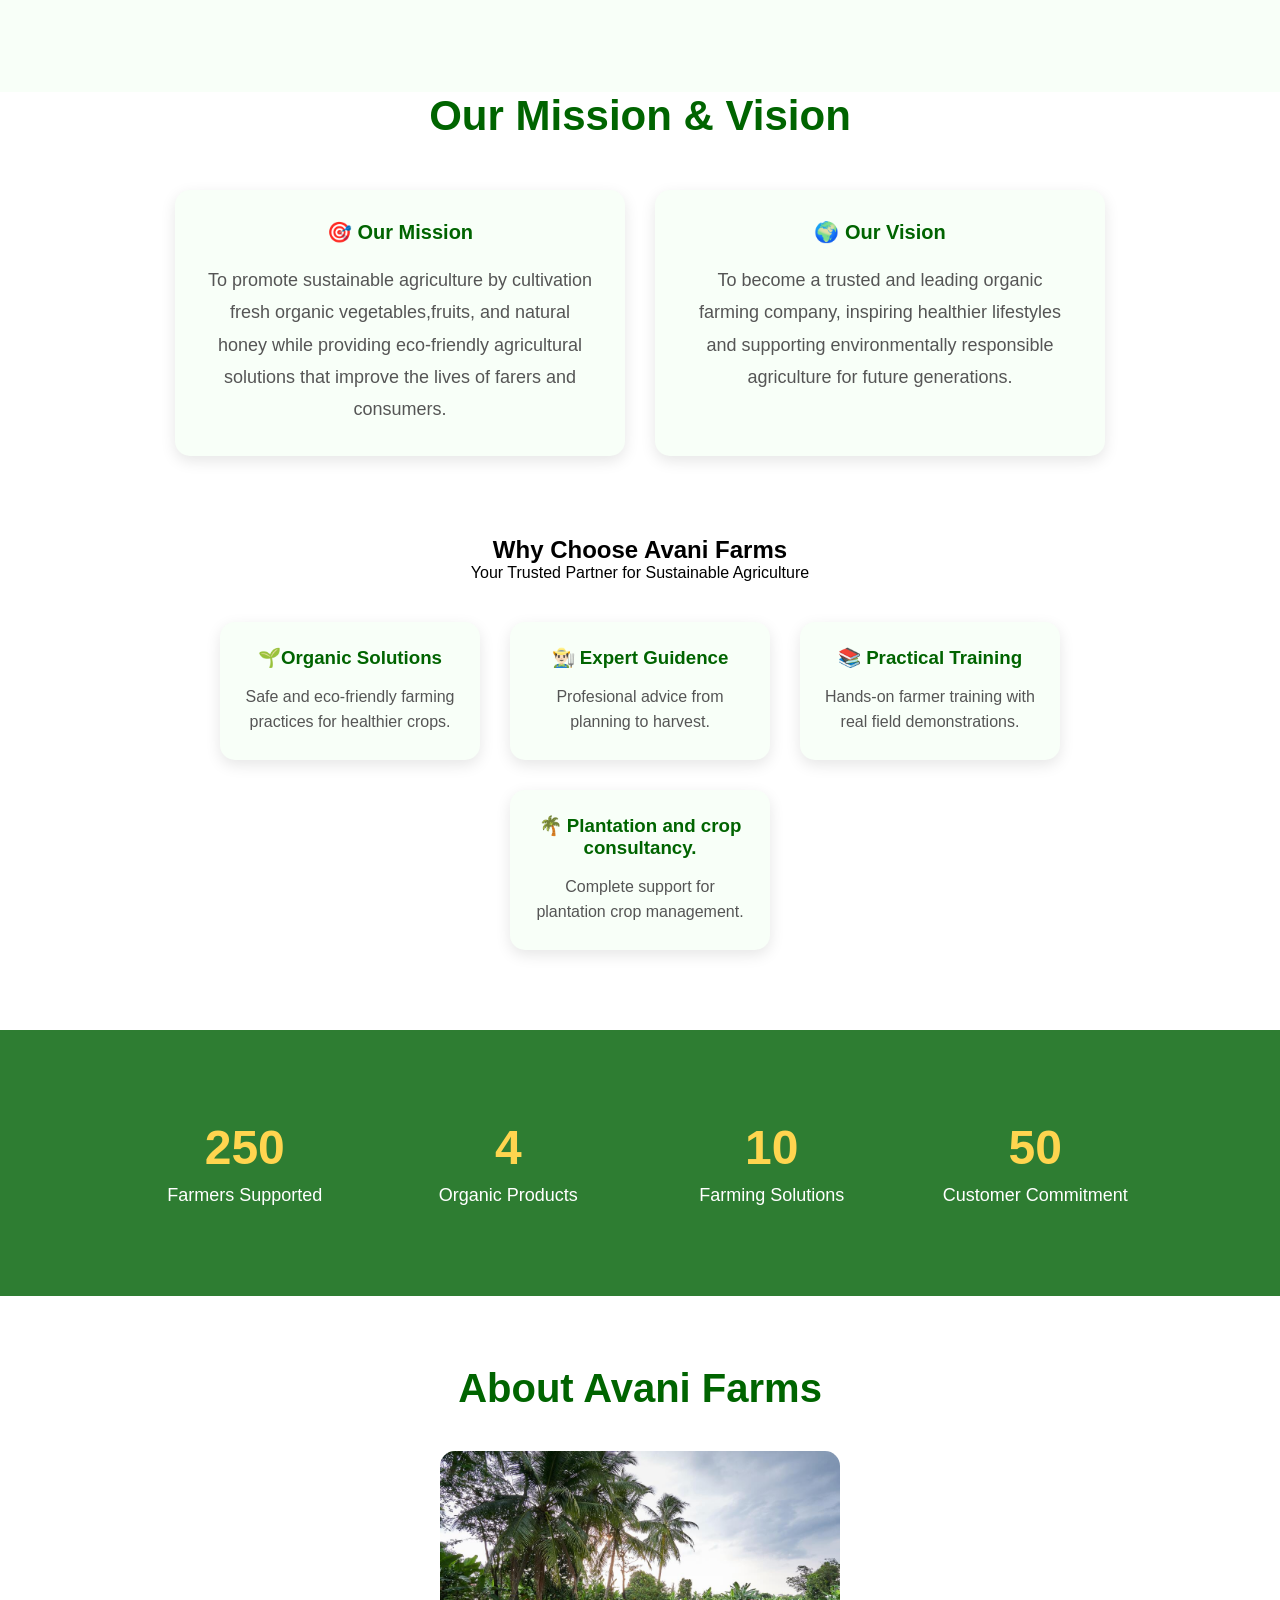
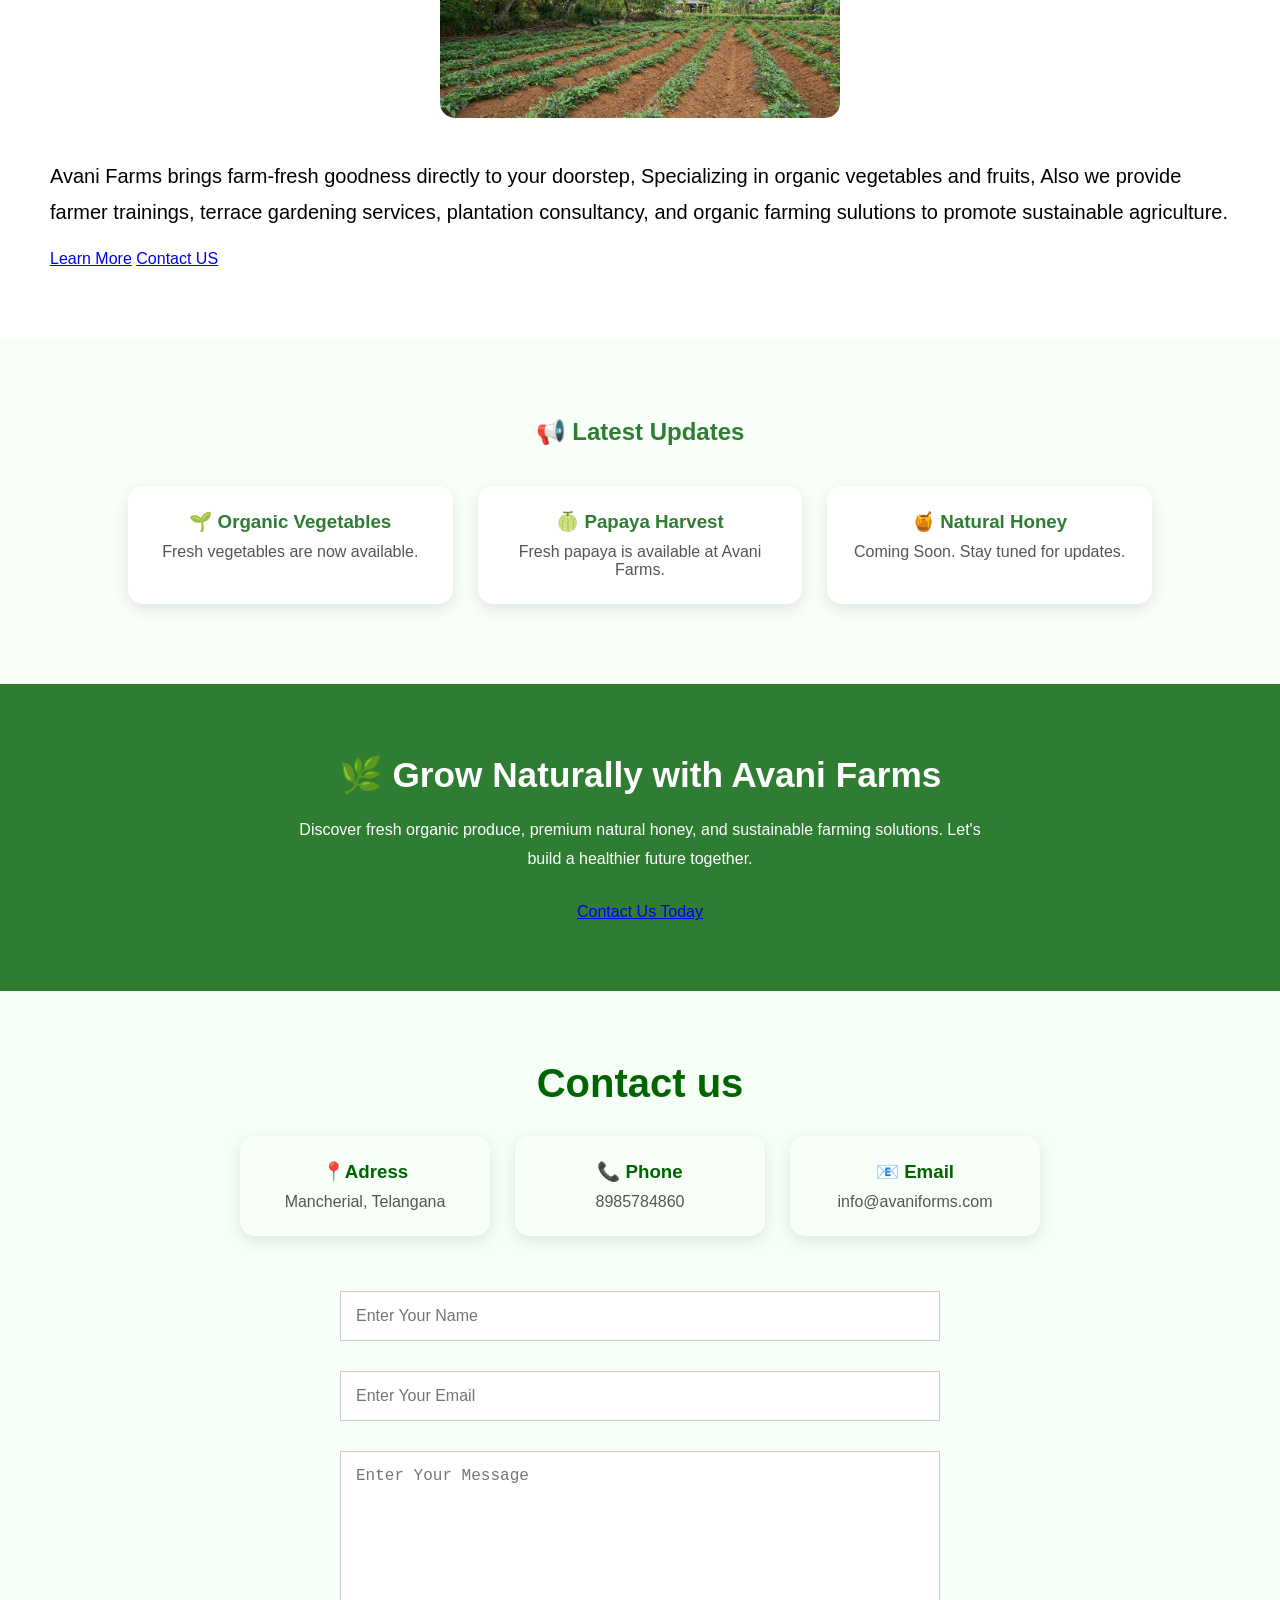
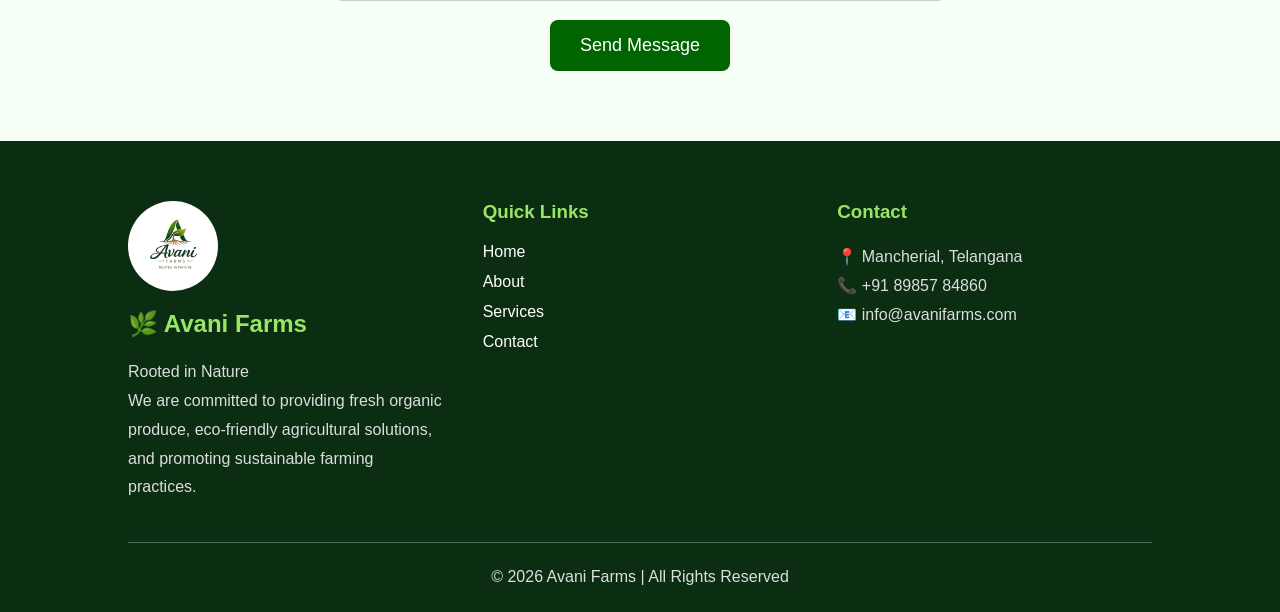
==== commit 1f40bd70: "Resolved merge conflicts and fixed website" ====
--- a/index.html
+++ b/index.html
@@ -1,4 +1,3 @@
-<<<<<<< HEAD
 <!DOCTYPE html>
 <html lang="en">
 
@@ -48,8 +47,6 @@
     </nav>
 
 
-
-    </nav>
     <section id="home" class="hero">
 
         <div class="slider">
@@ -65,9 +62,7 @@
             <span class="dot active-dot" data-slide="0"></span>
             <span class="dot" data-slide="1"></span>
             <span class="dot" data-slide="2"></span>
-            <span class="dot" data-slide="3"></span>
-        </div>
-
+        </div>
 
         <div class="overlay"></div>
         <div class="hero-text">
@@ -388,281 +383,4 @@
 
 </body>
 
-=======
-<!DOCTYPE html>
-<html lang="en">
-
-<head>
-    <meta charset="UTF-8">
-    <meta name="viewport" content="width=device-width, initial-scale=1.0">
-
-    <title>Avani Farms | Organic Farming Solutions</title>
-    <meta name="description" content="Avani Farms offer organic farming solutions,
-    fresh vegetables, fruits, naturalhoney, organic fertilizers, and sustainable agriculture services in Telangana">
-    <meta property="og:title" content="Avani Farms | Organic Farming Solutions">
-    <meta property="og:description"
-        content="Organic farming solutions,fresh vegetables, fruits, natural honey, and organic fertilizers from Avani Farms">
-    <meta property="org:type" content="website">
-
-    <link rel="icon" href="avani logo.PNG">
-
-    <link rel="stylesheet" href="style.css">
-
-    <link rel="stylesheet" href="https://cdnjs.cloudflare.com/ajax/libs/font-awesome/6.6.0/css/all.min.css">
-
-
-
-</head>
-
-<body>
-    <script src="script.js"></script>
-    <nav class="navbar">
-        <div class="logo">
-            <img src="avani logo.PNG" alt="Avani Farms Logo" class="nav-logo">
-            <span class="brand-name">Avani Farms</span>
-
-        </div>
-
-        <ul class="nav-links">
-            <li><a href="home">Home</a>
-            <li><a href="about">About</a>
-            <li><a href="services">Services</a>
-            <li><a href="contact">Contact</a>
-        </ul>
-
-
-
-    </nav>
-    <section class="hero">
-        <img src="farm.jpg" alt="Avani Farms">
-        <div class="overlay"></div>
-        <div class="hero-text">
-            <h1>Welcome to Avani Farms</h1>
-            <p>Growing Naturally, Farming Sustainably </p>
-            <button>Explore Services</button>
-            <button>Contact Us</button>
-        </div>
-    </section>
-
-
-    <section id="services" class="services">
-
-        <h2>Our Services</h2>
-
-        <div class="cards">
-
-            <div class="card">
-                <h3>🌱 Organic Farming</h3>
-                <p>Complete organic farming solution for healthy crop production,
-                    Avani farms cultivate fresh Organic vegetables,
-                    fruits,and natural honey using sustainable farming practices to provie healthy,chemical-free
-                    produce.
-                </p>
-                <button>Learn More</button>
-            </div>
-
-            <div class="card">
-                <h3>👨🏻‍🌾 Farmer Training</h3>
-                <p>Practical training programs for modern and sustainable farming.</p>
-                <button>Learn More</button>
-            </div>
-
-            <div class="card">
-                <h3>Organic Fertilizer Supply</h3>
-                <p>We Supply premium organic fetilizers, vermicompost,
-                    bio-fertilizers, neem cake, neem oil, and sustainable crop nutition solutions for healthier farming
-                </p>
-                <button>Learn More</button>
-            </div>
-
-        </div>
-
-    </section>
-
-
-
-
-    <section class="products">
-        <h2>Our Products</h2>
-        <p class="section-subtitle">
-            frsh,natual & Sustainably Grow
-        </p>
-        <div class="product-container">
-            <div class="product-card">
-                <h3>🍄‍🟫🥬🍅 Organic Vegetables</h3>
-                <p>Fresh seasonal vegetables grown naturally without harmful chemicals.</p>
-            </div>
-            <div class="product-card">
-                <h3>🥭🍊 Organic Fruits</h3>
-                <p>Naturally cultivated fruits with superior taste and nutition.</p>
-            </div>
-            <div class="product-card">
-                <h3>🍯 Natural Honey</h3>
-                <p>Pure, unprocessed honey collected from trusted natural sources.</p>
-            </div>
-
-            <div class="product-card">
-                <h3>🌿 Organic Fertilizers</h3>
-                <p>premium vermicompost,bio-fertilizers, neem products, and organic inputs.</p>
-            </div>
-
-        </div>
-    </section>
-
-    <section class="mission">
-        <h2>Our Mission & Vision</h2>
-        <div class="mission-container">
-            <div class="mission-card">
-                <h3>🎯 Our Mission</h3>
-                <p>
-                    To promote sustainable agriculture by cultivation fresh organic vegetables,fruits, and natural honey
-                    while providing eco-friendly agricultural solutions that improve the lives of farers and consumers.
-                </p>
-            </div>
-
-            <div class="mission-card">
-                <h3>🌍 Our Vision</h3>
-                <p>To become a trusted and leading organic farming company,
-                    inspiring healthier lifestyles and supporting environmentally responsible agriculture for future
-                    generations.
-                </p>
-            </div>
-        </div>
-
-    </section>
-
-
-
-
-
-    <section class="why-us">
-        <h2>Why Choose Avani Farms</h2>
-        <p class="section-subtitle">
-            Your Trusted Partner for Sustainable Agriculture
-        </p>
-        <div class="why-container">
-            <div class="why-card">
-                <h3>🌱Organic Solutions</h3>
-                <p>Safe and eco-friendly farming practices for healthier crops.</p>
-            </div>
-
-            <div class="why-card">
-                <h3>👨🏻‍🌾 Expert Guidence</h3>
-                <p>Profesional advice from planning to harvest.</p>
-            </div>
-
-            <div class="why-card">
-                <h3>📚 Practical Training</h3>
-                <P>Hands-on farmer training with real field demonstrations.</P>
-            </div>
-            <div class="why-card">
-                <h3>🌴 Plantation and crop consultancy.</h3>
-                <p>Complete support for plantation crop management.</p>
-            </div>
-        </div>
-    </section>
-    <section id="about" class="about">
-        <h2>About Avani Farms</h2>
-        <div class="about-content">
-            <img src="img2.jpg.jpg" alt="Avani Farms">
-            <div class="about-text">
-                <p> Avani Farms brings farm-fresh goodness directly to your doorstep,
-                    Specializing in organic vegetables and fruits,
-                    Also we provide farmer trainings, terrace gardening services, plantation consultancy,
-                    and organic farming sulutions to promote sustainable agriculture.
-                </p>
-                <button>Learn More</button>
-                <button>Contact Us</button>
-            </div>
-        </div>
-
-    </section>
-
-    <section id="contact" class="contact">
-        <h2>Contact us</h2>
-        <div class="contact-info">
-            <div class="info-box">
-                <h3>📍Adress</h3>
-                <p>Mancherial, Telangana</p>
-            </div>
-
-            <div class="info-box">
-                <h3>📞 Phone</h3>
-                <p>8985784860</p>
-
-            </div>
-
-            <div class="info-box">
-                <h3>📧 Email</h3>
-                <p>info@avaniforms.com</p>
-            </div>
-        </div>
-
-
-
-        <div class="contact-form">
-            <input type="text" placeholder="Enter Your Name">
-            <input type="Email" placeholder="Enter Your Email">
-            <textarea placeholder="Enter Your Message"></textarea>
-            <button>Send Message</button>
-
-        </div>
-    </section>
-
-    <footer class="footer">
-
-        <div class="footer-container">
-
-            <div class="footer-about">
-                <img src="avani logo.PNG" alt="Avani Farms Logo" class="footer-logo">
-                <h2>🌿 Avani Farms</h2>
-                <p>Rooted in Nature</p>
-                <p>
-                    We are committed to providing fresh organic produce,
-                    eco-friendly agricultural solutions, and promoting
-                    sustainable farming practices.
-                </p>
-            </div>
-
-            <div class="footer-links">
-                <h3>Quick Links</h3>
-
-                <a href="#">Home</a>
-                <a href="#">About</a>
-                <a href="#">Services</a>
-                <a href="#">Contact</a>
-
-            </div>
-
-            <div class="footer-contact">
-                <h3>Contact</h3>
-
-                <p>📍 Mancherial, Telangana</p>
-                <p>📞 +91 89857 84860</p>
-                <p>📧 info@avanifarms.com</p>
-
-            </div>
-
-        </div>
-
-        <hr>
-
-        <p class="copyright">
-            © 2026 Avani Farms | All Rights Reserved
-        </p>
-
-    </footer>
-
-    <a href="https://wa.me/918985784860" class="whatsapp-float" target="_blank">
-        <i class="fa-brands fa-whatsapp"></i>
-    </a>
-
-
-    <button id="topBtn" onclick="topFunction()">↑</button>
-
-
-
-</body>
-
->>>>>>> c0ca5b0f7707446b474180fe505083a04e704f11
 </html>
--- a/style.css
+++ b/style.css
@@ -1,4 +1,3 @@
-<<<<<<< HEAD
 /* Reset */
 
 html {
@@ -1190,656 +1189,657 @@
     .footer-container {
         text-align: center;
     }
-=======
-/* Reset */
-
-html {
-    scroll-behavior: smooth;
-}
-
-* {
-    margin: 0;
-    padding: 0;
-    box-sizing: border-box;
-}
-
-/* Body */
-body {
-    font-family: Arial, sans-serif;
-    background: #f5fff5;
-}
-
-/* Navigation */
-nav {
-    background: #1b5e20;
-    color: white;
-    display: flex;
-    justify-content: space-between;
-    align-items: center;
-    padding: 8px 30px;
-    position: sticky;
-    top: 0;
-    z-index: 1000;
-}
-
-
-.nav-links {
-    display: flex;
-    list-style: none;
-    align-items: center;
-    gap: 40px;
-}
-
-.nav-links li {
-    margin-left: 25px;
-}
-
-.nav-links a {
-    color: white;
-    text-decoration: none;
-    font-size: 18px;
-    transition: 0.3s;
-    padding: 8px 15px;
-    border-radius: 6px;
-}
-
-.nav-links a:hover {
-    background: #0b8f3a;
-    color: white;
-
-}
-
-.nav-logo {
-    width: 70px;
-    height: 70px;
-    background: white;
-    border-radius: 50%;
-    padding: 5px;
-    object-fit: contain;
-}
-
-.hero {
-    position: relative;
-}
-
-.overlay {
-    position: absolute;
-    top: 0;
-    left: 0;
-    width: 100%;
-    height: 100%;
-    background: rgba(0, 0, 0, 0.35);
-}
-
-.hero img {
-    width: 100%;
-    height: 500px;
-    object-fit: cover;
-}
-
-.hero-text {
-    position: absolute;
-    top: 50%;
-    left: 50%;
-    transform: translate(-50%, -50%);
-    text-align: center;
-    color: white;
-}
-
-.hero-text h1 {
-    font-size: 52px;
-    margin-bottom: 15px;
-}
-
-.hero- p {
-    font-size: 24px;
-    margin-bottom: 25px;
-}
-
-.hero-text button {
-    background: darkgreen;
-    color: white;
-    border: none;
-    padding: 12px 25px;
-    font-size: 18px;
-    border-radius: 50px;
-    cursor: pointer;
-    margin: 10px;
-    transition: 0.3s;
-
-}
-
-.hero-text button:hover {
-    background: #0b8f3a;
-    transform: translateY(-5px);
-}
-
-/* Service setion */
-.services {
-    padding: 60px;
-    background: #f8fff8;
-    text-align: center;
-}
-
-.services h2 {
-    font-size: 40px;
-    color: darkgreen;
-    margin-bottom: 40px;
-
-}
-
-.cards {
-    display: flex;
-    justify-content: center;
-    gap: 25px;
-    flex-wrap: wrap;
-}
-
-.card {
-    width: 300px;
-    background: white;
-    padding: 25px;
-    border-radius: 15px;
-    box-shadow: 0 5px 15px rgba(0, 0, 0, 0.15);
-    transition: 0.4s;
-    cursor: pointer;
-
-
-}
-
-.card:hover {
-    transform: translateY(-10px);
-    box-shadow: 0 15px 30px rgba(0, 0, 0, 0.2);
-
-}
-
-.card h3 {
-    color: darkgreen;
-    margin-bottom: 15px;
-}
-
-.card p {
-    margin-bottom: 20px;
-    line-height: 1.6;
-}
-
-.about {
-    padding: 70px 50px;
-    background: white;
-
-}
-
-.about h2 {
-    text-align: center;
-    color: darkgreen;
-    font-size: 40px;
-    margin-bottom: 40px;
-}
-
-.about-content {
-    display: flex;
-    flex-direction: row-reverse;
-    align-items: center;
-    justify-content: center;
-    gap: 40px;
-    flex-wrap: wrap;
-}
-
-.about-content img {
-    width: 400px;
-    border-radius: 15px;
-}
-
-.about-text p {
-    font-size: 20px;
-    line-height: 1.8;
-    margin-bottom: 20px;
-
-}
-
-.about-text button {
-    background: darkgreen;
-    color: white;
-    border: none;
-    padding: 12px 25px;
-    border-radius: 8px;
-    cursor: pointer;
-    display: block;
-    margin-right: 15px;
-    margin-top: 10px;
-}
-
-.about-text button:hover {
-    background: #0b8f3a;
-}
-
-.contact {
-    background: #f5fff5;
-    padding: 70px 20px;
-    text-align: center;
-}
-
-.contact h2 {
-    color: darkgreen;
-    font-size: 40px;
-    margin-bottom: 30px;
-}
-
-.contact-form {
-    max-width: 600px;
-    margin: auto;
-
-}
-
-.contact-form input,
-.contact-form textarea {
-    width: 100%;
-    padding: 15px;
-    margin: 15px 0;
-    border: 1px solid #ccc;
-    font-size: 16px;
-}
-
-.contact-form textarea {
-    height: 150px;
-    resize: none;
-
-}
-
-.contact-form button {
-    background: darkgreen;
-    color: white;
-    padding: 15px 30px;
-    border: none;
-    border-radius: 8px;
-    cursor: pointer;
-    font-size: 18px;
-}
-
-.contact-form button:hover {
-    background: #0b8f3a;
-}
-
-.logo {
-    display: flex;
-    align-items: center;
-    gap: 10px;
-}
-
-.logo img {
-    width: 60px;
-    height: 60px;
-
-}
-
-.logo span {
-    font-size: 28px;
-    font-weight: bold;
-    color: white;
-}
-
-.why-us {
-    padding: 80px 10%;
-    background: white;
-    text-align: center;
-}
-
-.why-container {
-    display: flex;
-    flex-wrap: wrap;
-    justify-content: center;
-    gap: 30px;
-    margin-top: 40px;
-}
-
-.why-card {
-    width: 260px;
-    background: #f8fff8;
-    padding: 25px;
-    border-radius: 15px;
-    box-shadow: 0 5px 15px rgba(0, 0, 0, 0.1);
-    transition: 0.3s;
-
-}
-
-.why-card:hover {
-    transform: translateY(-8px);
-}
-
-.why-card h3 {
-    color: darkgreen;
-    margin-bottom: 15px;
-
-}
-
-.why-card p {
-    color: #555;
-    line-height: 1.6;
-}
-
-.products {
-    padding: 80px 10px;
-    background: #f8fff8;
-    text-align: center;
-}
-
-.product-container {
-    display: flex;
-    flex-wrap: wrap;
-    justify-content: center;
-    gap: 30px;
-    margin-top: 40px;
-}
-
-.product-card {
-    width: 250px;
-    background: white;
-    padding: 25px;
-    border-radius: 15px;
-    box-shadow: 0 5px 15px rgba(0, 0, 0, 0.1);
-    transition: 0.3s;
-}
-
-.product-card:hover {
-    transform: translateY(-8px);
-}
-
-.product-card h3 {
-    color: darkgreen;
-    margin-bottom: 15px;
-
-}
-
-.product-card p {
-    color: #555;
-    line-height: 1.6;
-}
-
-.mission {
-    padding: 8-px 10px;
-    background: white;
-    text-align: center;
-}
-
-.mission h2 {
-    color: darkgreen;
-    font-size: 42px;
-    margin-bottom: 50px;
-
-}
-
-.mission-container {
-    display: flex;
-    justify-content: center;
-    gap: 30px;
-    flex-wrap: wrap;
-}
-
-.mission-card {
-    width: 450px;
-    background: #f8fff8;
-    padding: 30px;
-    border-radius: 15px;
-    box-shadow: 0 5px 15px rgba(0, 0, 0, 0.1);
-    transition: 0.3s;
-}
-
-.mission-card:hover {
-    transform: translateY(-8px);
-}
-
-.mission-card h3 {
-    color: darkgreen;
-    margin-bottom: 20px;
-    font-size: 20px;
-}
-
-.mission-card p {
-    color: #555;
-    line-height: 1.8;
-    font-size: 18px;
-}
-
-.contact-info {
-    display: flex;
-    justify-content: center;
-    flex-wrap: wrap;
-    gap: 25px;
-    margin-bottom: 40px;
-}
-
-.info-box {
-    background: #f8fff8;
-    width: 250px;
-    padding: 25px;
-    border-radius: 15px;
-    box-shadow: 0 5px 15px rgba(0, 0, 0, 0.1);
-    transition: 0.3s;
-
-}
-
-.info-box h3 {
-    color: darkgreen;
-    margin-bottom: 10px;
-
-}
-
-.info-box:hover {
-    transform: translateY(-8px);
-
-}
-
-.info-box p {
-    color: #555;
-}
-
-.footer {
-    background: #0b2e13;
-    color: white;
-    padding: 60px 10% 20px;
-}
-
-.footer-container {
-    display: flex;
-    justify-content: space-between;
-    flex-wrap: wrap;
-    gap: 40px;
-}
-
-.footer-about,
-.footer-links,
-.footer-contact {
-    flex: 1;
-    min-width: 250px;
-}
-
-.footer h2,
-.footer h3 {
-    margin-bottom: 20px;
-    color: #9be564;
-}
-
-.footer p {
-    line-height: 1.8;
-    color: #ddd;
-}
-
-.footer-links a {
-    display: block;
-    color: white;
-    text-decoration: none;
-    margin-bottom: 12px;
-    transition: 0.3s;
-}
-
-.footer-links a:hover {
-    color: #9be564;
-    padding-left: 8px;
-}
-
-.footer hr {
-    margin: 40px 0 20px;
-    border: 0;
-    border-top: 1px solid #4b6b56;
-}
-
-.copyright {
-    text-align: center;
-    color: #ccc;
-}
-
-.footer-logo {
-    width: 90px;
-    height: 90px;
-    background: white;
-    border-radius: 50%;
-    padding: 10px;
-    object-fit: contain;
-    margin-bottom: 15px;
-}
-
-.whatsapp-float {
-    position: fixed;
-    width: 60px;
-    height: 60px;
-    bottom: 20px;
-    right: 20px;
-    background: #25D366;
-    color: white;
-    border-radius: 50%;
-    display: flex;
-    justify-content: center;
-    align-items: center;
-    font-size: 35px;
-    text-decoration: none;
-    box-shadow: 0 5px 15px rgba(0, 0, 0, 0.3);
-    z-index: 1000;
-    transition: 0.3s;
-}
-
-.whatsapp-float:hover {
-    transform: scale(1.1);
-    background: #1ebe5d;
-}
-
-#topBtn {
-    display: none;
-    position: fixed;
-    bottom: 90px;
-    right: 20px;
-    z-index: 999;
-    border: none;
-    outline: none;
-    background: darkgreen;
-    color: white;
-    cursor: pointer;
-    padding: 15px 18px;
-    border-radius: 50%;
-    font-size: 22px;
-    box-shadow: 0 5px 15px rgba(0, 0, 0, 0.3);
-    transition: 0.3s;
-}
-
-#topBtn:hover {
-    background: #0b8f3a;
-    transform: translateY(-5px);
-}
-
-
-
-/* ===========================
-   MOBILE RESPONSIVE
-=========================== */
-
-@media (max-width: 768px) {
-
-    navbar {
-        flex-direction: column;
+
+
+    /* Reset */
+
+    html {
+        scroll-behavior: smooth;
+    }
+
+    * {
+        margin: 0;
+        padding: 0;
+        box-sizing: border-box;
+    }
+
+    /* Body */
+    body {
+        font-family: Arial, sans-serif;
+        background: #f5fff5;
+    }
+
+    /* Navigation */
+    nav {
+        background: #1b5e20;
+        color: white;
+        display: flex;
+        justify-content: space-between;
+        align-items: center;
+        padding: 8px 30px;
+        position: sticky;
+        top: 0;
+        z-index: 1000;
+    }
+
+
+    .nav-links {
+        display: flex;
+        list-style: none;
+        align-items: center;
+        gap: 40px;
+    }
+
+    .nav-links li {
+        margin-left: 25px;
+    }
+
+    .nav-links a {
+        color: white;
+        text-decoration: none;
+        font-size: 18px;
+        transition: 0.3s;
+        padding: 8px 15px;
+        border-radius: 6px;
+    }
+
+    .nav-links a:hover {
+        background: #0b8f3a;
+        color: white;
+
+    }
+
+    .nav-logo {
+        width: 70px;
+        height: 70px;
+        background: white;
+        border-radius: 50%;
+        padding: 5px;
+        object-fit: contain;
+    }
+
+    .hero {
+        position: relative;
+    }
+
+    .overlay {
+        position: absolute;
+        top: 0;
+        left: 0;
+        width: 100%;
+        height: 100%;
+        background: rgba(0, 0, 0, 0.35);
+    }
+
+    .hero img {
+        width: 100%;
+        height: 500px;
+        object-fit: cover;
+    }
+
+    .hero-text {
+        position: absolute;
+        top: 50%;
+        left: 50%;
+        transform: translate(-50%, -50%);
+        text-align: center;
+        color: white;
+    }
+
+    .hero-text h1 {
+        font-size: 52px;
+        margin-bottom: 15px;
+    }
+
+    .hero- p {
+        font-size: 24px;
+        margin-bottom: 25px;
+    }
+
+    .hero-text button {
+        background: darkgreen;
+        color: white;
+        border: none;
+        padding: 12px 25px;
+        font-size: 18px;
+        border-radius: 50px;
+        cursor: pointer;
+        margin: 10px;
+        transition: 0.3s;
+
+    }
+
+    .hero-text button:hover {
+        background: #0b8f3a;
+        transform: translateY(-5px);
+    }
+
+    /* Service setion */
+    .services {
+        padding: 60px;
+        background: #f8fff8;
+        text-align: center;
+    }
+
+    .services h2 {
+        font-size: 40px;
+        color: darkgreen;
+        margin-bottom: 40px;
+
+    }
+
+    .cards {
+        display: flex;
+        justify-content: center;
+        gap: 25px;
+        flex-wrap: wrap;
+    }
+
+    .card {
+        width: 300px;
+        background: white;
+        padding: 25px;
+        border-radius: 15px;
+        box-shadow: 0 5px 15px rgba(0, 0, 0, 0.15);
+        transition: 0.4s;
+        cursor: pointer;
+
+
+    }
+
+    .card:hover {
+        transform: translateY(-10px);
+        box-shadow: 0 15px 30px rgba(0, 0, 0, 0.2);
+
+    }
+
+    .card h3 {
+        color: darkgreen;
+        margin-bottom: 15px;
+    }
+
+    .card p {
+        margin-bottom: 20px;
+        line-height: 1.6;
+    }
+
+    .about {
+        padding: 70px 50px;
+        background: white;
+
+    }
+
+    .about h2 {
+        text-align: center;
+        color: darkgreen;
+        font-size: 40px;
+        margin-bottom: 40px;
+    }
+
+    .about-content {
+        display: flex;
+        flex-direction: row-reverse;
+        align-items: center;
+        justify-content: center;
+        gap: 40px;
+        flex-wrap: wrap;
+    }
+
+    .about-content img {
+        width: 400px;
+        border-radius: 15px;
+    }
+
+    .about-text p {
+        font-size: 20px;
+        line-height: 1.8;
+        margin-bottom: 20px;
+
+    }
+
+    .about-text button {
+        background: darkgreen;
+        color: white;
+        border: none;
+        padding: 12px 25px;
+        border-radius: 8px;
+        cursor: pointer;
+        display: block;
+        margin-right: 15px;
+        margin-top: 10px;
+    }
+
+    .about-text button:hover {
+        background: #0b8f3a;
+    }
+
+    .contact {
+        background: #f5fff5;
+        padding: 70px 20px;
+        text-align: center;
+    }
+
+    .contact h2 {
+        color: darkgreen;
+        font-size: 40px;
+        margin-bottom: 30px;
+    }
+
+    .contact-form {
+        max-width: 600px;
+        margin: auto;
+
+    }
+
+    .contact-form input,
+    .contact-form textarea {
+        width: 100%;
         padding: 15px;
-    }
-
-    nav.logo {
+        margin: 15px 0;
+        border: 1px solid #ccc;
+        font-size: 16px;
+    }
+
+    .contact-form textarea {
+        height: 150px;
+        resize: none;
+
+    }
+
+    .contact-form button {
+        background: darkgreen;
+        color: white;
+        padding: 15px 30px;
+        border: none;
+        border-radius: 8px;
+        cursor: pointer;
+        font-size: 18px;
+    }
+
+    .contact-form button:hover {
+        background: #0b8f3a;
+    }
+
+    .logo {
+        display: flex;
+        align-items: center;
+        gap: 10px;
+    }
+
+    .logo img {
         width: 60px;
         height: 60px;
-    }
-
-    .brand-name {
-        font-size: 32px;
+
+    }
+
+    .logo span {
+        font-size: 28px;
+        font-weight: bold;
+        color: white;
+    }
+
+    .why-us {
+        padding: 80px 10%;
+        background: white;
         text-align: center;
     }
 
-    .logo {
+    .why-container {
+        display: flex;
+        flex-wrap: wrap;
+        justify-content: center;
+        gap: 30px;
+        margin-top: 40px;
+    }
+
+    .why-card {
+        width: 260px;
+        background: #f8fff8;
+        padding: 25px;
+        border-radius: 15px;
+        box-shadow: 0 5px 15px rgba(0, 0, 0, 0.1);
+        transition: 0.3s;
+
+    }
+
+    .why-card:hover {
+        transform: translateY(-8px);
+    }
+
+    .why-card h3 {
+        color: darkgreen;
         margin-bottom: 15px;
-    }
-
-    .nav-links {
+
+    }
+
+    .why-card p {
+        color: #555;
+        line-height: 1.6;
+    }
+
+    .products {
+        padding: 80px 10px;
+        background: #f8fff8;
+        text-align: center;
+    }
+
+    .product-container {
+        display: flex;
+        flex-wrap: wrap;
+        justify-content: center;
+        gap: 30px;
+        margin-top: 40px;
+    }
+
+    .product-card {
+        width: 250px;
+        background: white;
+        padding: 25px;
+        border-radius: 15px;
+        box-shadow: 0 5px 15px rgba(0, 0, 0, 0.1);
+        transition: 0.3s;
+    }
+
+    .product-card:hover {
+        transform: translateY(-8px);
+    }
+
+    .product-card h3 {
+        color: darkgreen;
+        margin-bottom: 15px;
+
+    }
+
+    .product-card p {
+        color: #555;
+        line-height: 1.6;
+    }
+
+    .mission {
+        padding: 8-px 10px;
+        background: white;
+        text-align: center;
+    }
+
+    .mission h2 {
+        color: darkgreen;
+        font-size: 42px;
+        margin-bottom: 50px;
+
+    }
+
+    .mission-container {
+        display: flex;
+        justify-content: center;
+        gap: 30px;
+        flex-wrap: wrap;
+    }
+
+    .mission-card {
+        width: 450px;
+        background: #f8fff8;
+        padding: 30px;
+        border-radius: 15px;
+        box-shadow: 0 5px 15px rgba(0, 0, 0, 0.1);
+        transition: 0.3s;
+    }
+
+    .mission-card:hover {
+        transform: translateY(-8px);
+    }
+
+    .mission-card h3 {
+        color: darkgreen;
+        margin-bottom: 20px;
+        font-size: 20px;
+    }
+
+    .mission-card p {
+        color: #555;
+        line-height: 1.8;
+        font-size: 18px;
+    }
+
+    .contact-info {
         display: flex;
         justify-content: center;
         flex-wrap: wrap;
-        gap: 15px;
-        list-style: none;
-        padding: 0;
-        margin: 0;
-    }
-
-    .nav-links l1 {
-        margin: 0;
-
-    }
-
-    .hero {
-        margin-top: 0;
-    }
-
-    .hero-text {
-        top: 50%;
-    }
-
-    .hero-text h1 {
-        font-size: 30px;
-        line-height: 1.2;
-    }
-
-    .hero-text p {
-        font-size: 16px;
-    }
-
-    .cards,
-    .why-container,
-    .store-items,
+        gap: 25px;
+        margin-bottom: 40px;
+    }
+
+    .info-box {
+        background: #f8fff8;
+        width: 250px;
+        padding: 25px;
+        border-radius: 15px;
+        box-shadow: 0 5px 15px rgba(0, 0, 0, 0.1);
+        transition: 0.3s;
+
+    }
+
+    .info-box h3 {
+        color: darkgreen;
+        margin-bottom: 10px;
+
+    }
+
+    .info-box:hover {
+        transform: translateY(-8px);
+
+    }
+
+    .info-box p {
+        color: #555;
+    }
+
+    .footer {
+        background: #0b2e13;
+        color: white;
+        padding: 60px 10% 20px;
+    }
+
     .footer-container {
-        flex-direction: column;
+        display: flex;
+        justify-content: space-between;
+        flex-wrap: wrap;
+        gap: 40px;
+    }
+
+    .footer-about,
+    .footer-links,
+    .footer-contact {
+        flex: 1;
+        min-width: 250px;
+    }
+
+    .footer h2,
+    .footer h3 {
+        margin-bottom: 20px;
+        color: #9be564;
+    }
+
+    .footer p {
+        line-height: 1.8;
+        color: #ddd;
+    }
+
+    .footer-links a {
+        display: block;
+        color: white;
+        text-decoration: none;
+        margin-bottom: 12px;
+        transition: 0.3s;
+    }
+
+    .footer-links a:hover {
+        color: #9be564;
+        padding-left: 8px;
+    }
+
+    .footer hr {
+        margin: 40px 0 20px;
+        border: 0;
+        border-top: 1px solid #4b6b56;
+    }
+
+    .copyright {
+        text-align: center;
+        color: #ccc;
+    }
+
+    .footer-logo {
+        width: 90px;
+        height: 90px;
+        background: white;
+        border-radius: 50%;
+        padding: 10px;
+        object-fit: contain;
+        margin-bottom: 15px;
+    }
+
+    .whatsapp-float {
+        position: fixed;
+        width: 60px;
+        height: 60px;
+        bottom: 20px;
+        right: 20px;
+        background: #25D366;
+        color: white;
+        border-radius: 50%;
+        display: flex;
+        justify-content: center;
         align-items: center;
-    }
-
-    .card,
-    .why-card,
-    .store-box {
-        width: 100%;
-        max-width: 320px;
-    }
-
-    .contact-container {
-        flex-direction: column;
-    }
-
-    .contact-form,
-    .contact-info {
-        width: 100%;
-    }
-
-    .hero-text button {
-        width: 220px;
-        margin: 10px auto;
-        display: block;
-    }
-
-    .hero-buttons {
-        display: flex;
-        flex-direction: column;
-        gap: 12px;
-    }
-
-
->>>>>>> c0ca5b0f7707446b474180fe505083a04e704f11
+        font-size: 35px;
+        text-decoration: none;
+        box-shadow: 0 5px 15px rgba(0, 0, 0, 0.3);
+        z-index: 1000;
+        transition: 0.3s;
+    }
+
+    .whatsapp-float:hover {
+        transform: scale(1.1);
+        background: #1ebe5d;
+    }
+
+    #topBtn {
+        display: none;
+        position: fixed;
+        bottom: 90px;
+        right: 20px;
+        z-index: 999;
+        border: none;
+        outline: none;
+        background: darkgreen;
+        color: white;
+        cursor: pointer;
+        padding: 15px 18px;
+        border-radius: 50%;
+        font-size: 22px;
+        box-shadow: 0 5px 15px rgba(0, 0, 0, 0.3);
+        transition: 0.3s;
+    }
+
+    #topBtn:hover {
+        background: #0b8f3a;
+        transform: translateY(-5px);
+    }
+
+
+
+    /* ===========================
+   MOBILE RESPONSIVE
+=========================== */
+
+    @media (max-width: 768px) {
+
+        navbar {
+            flex-direction: column;
+            padding: 15px;
+        }
+
+        nav.logo {
+            width: 60px;
+            height: 60px;
+        }
+
+        .brand-name {
+            font-size: 32px;
+            text-align: center;
+        }
+
+        .logo {
+            margin-bottom: 15px;
+        }
+
+        .nav-links {
+            display: flex;
+            justify-content: center;
+            flex-wrap: wrap;
+            gap: 15px;
+            list-style: none;
+            padding: 0;
+            margin: 0;
+        }
+
+        .nav-links l1 {
+            margin: 0;
+
+        }
+
+        .hero {
+            margin-top: 0;
+        }
+
+        .hero-text {
+            top: 50%;
+        }
+
+        .hero-text h1 {
+            font-size: 30px;
+            line-height: 1.2;
+        }
+
+        .hero-text p {
+            font-size: 16px;
+        }
+
+        .cards,
+        .why-container,
+        .store-items,
+        .footer-container {
+            flex-direction: column;
+            align-items: center;
+        }
+
+        .card,
+        .why-card,
+        .store-box {
+            width: 100%;
+            max-width: 320px;
+        }
+
+        .contact-container {
+            flex-direction: column;
+        }
+
+        .contact-form,
+        .contact-info {
+            width: 100%;
+        }
+
+        .hero-text button {
+            width: 220px;
+            margin: 10px auto;
+            display: block;
+        }
+
+        .hero-buttons {
+            display: flex;
+            flex-direction: column;
+            gap: 12px;
+        }
+
+
+    }
 }
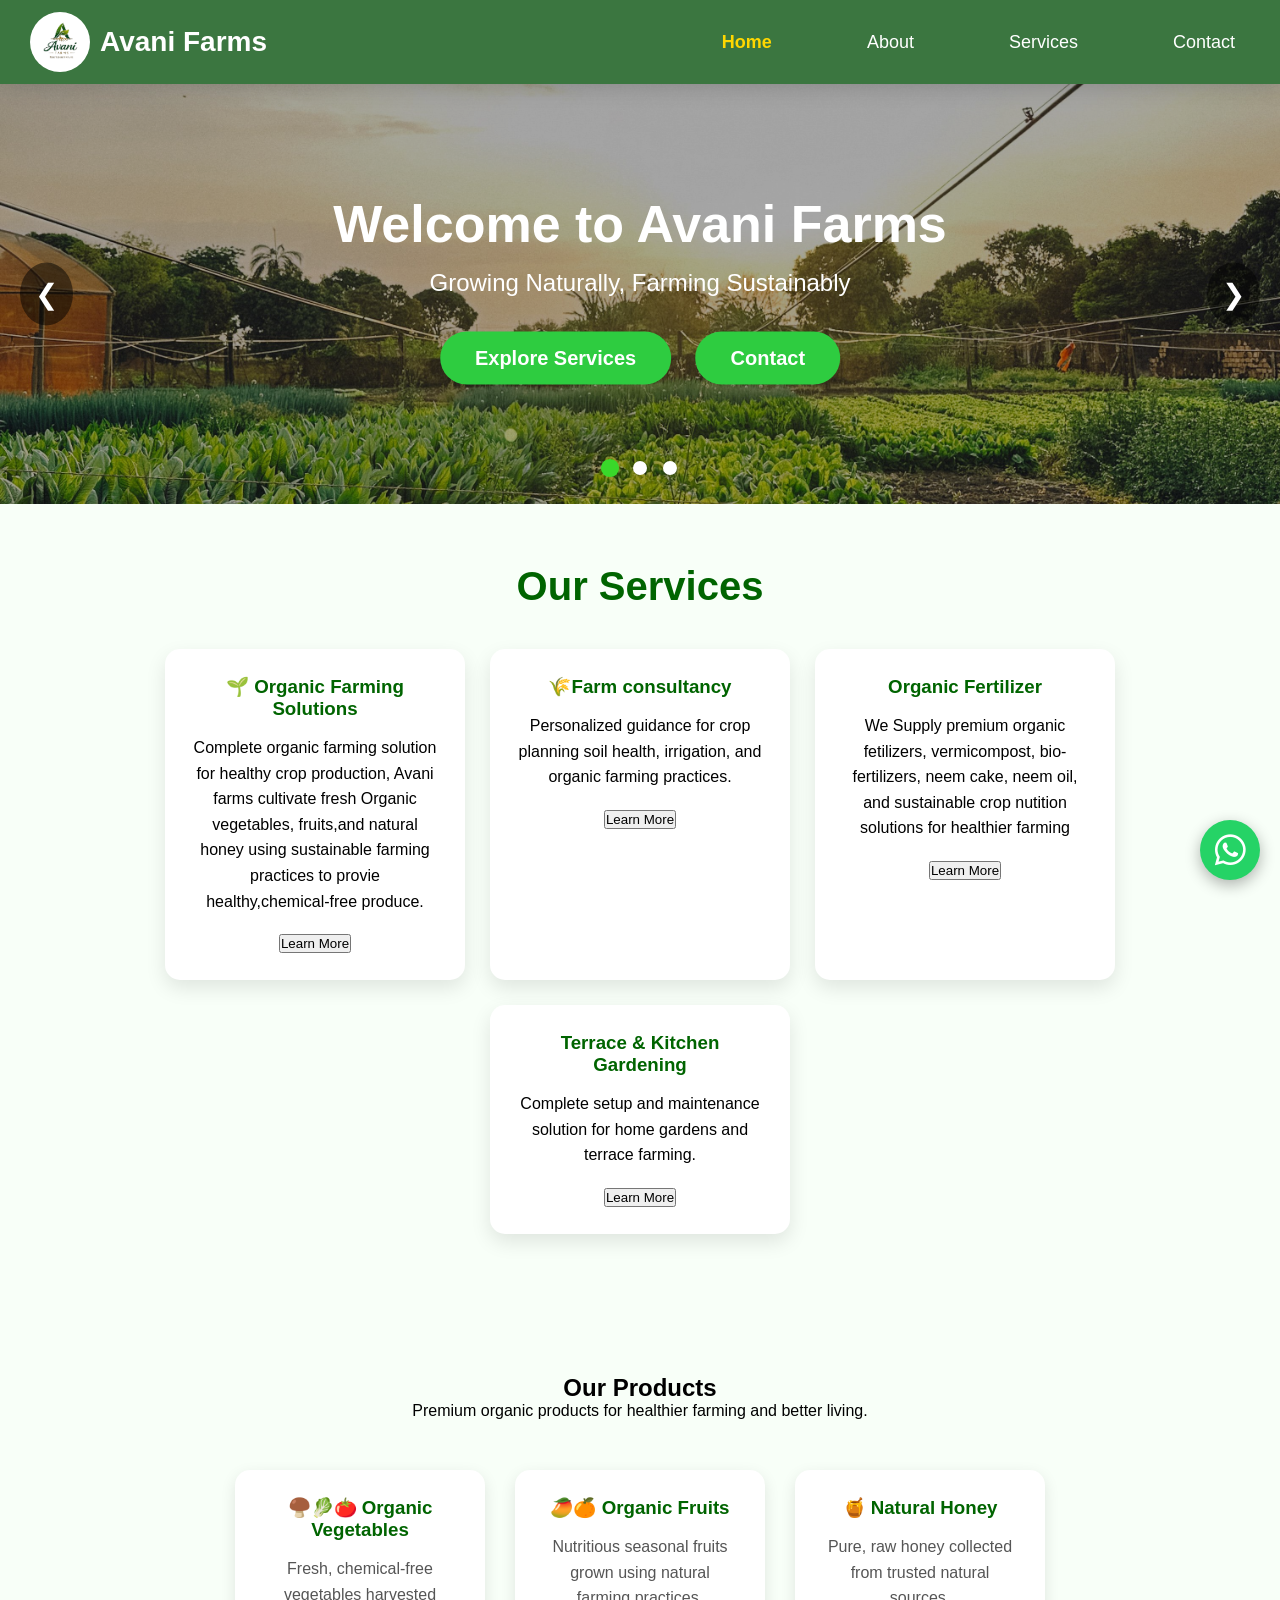
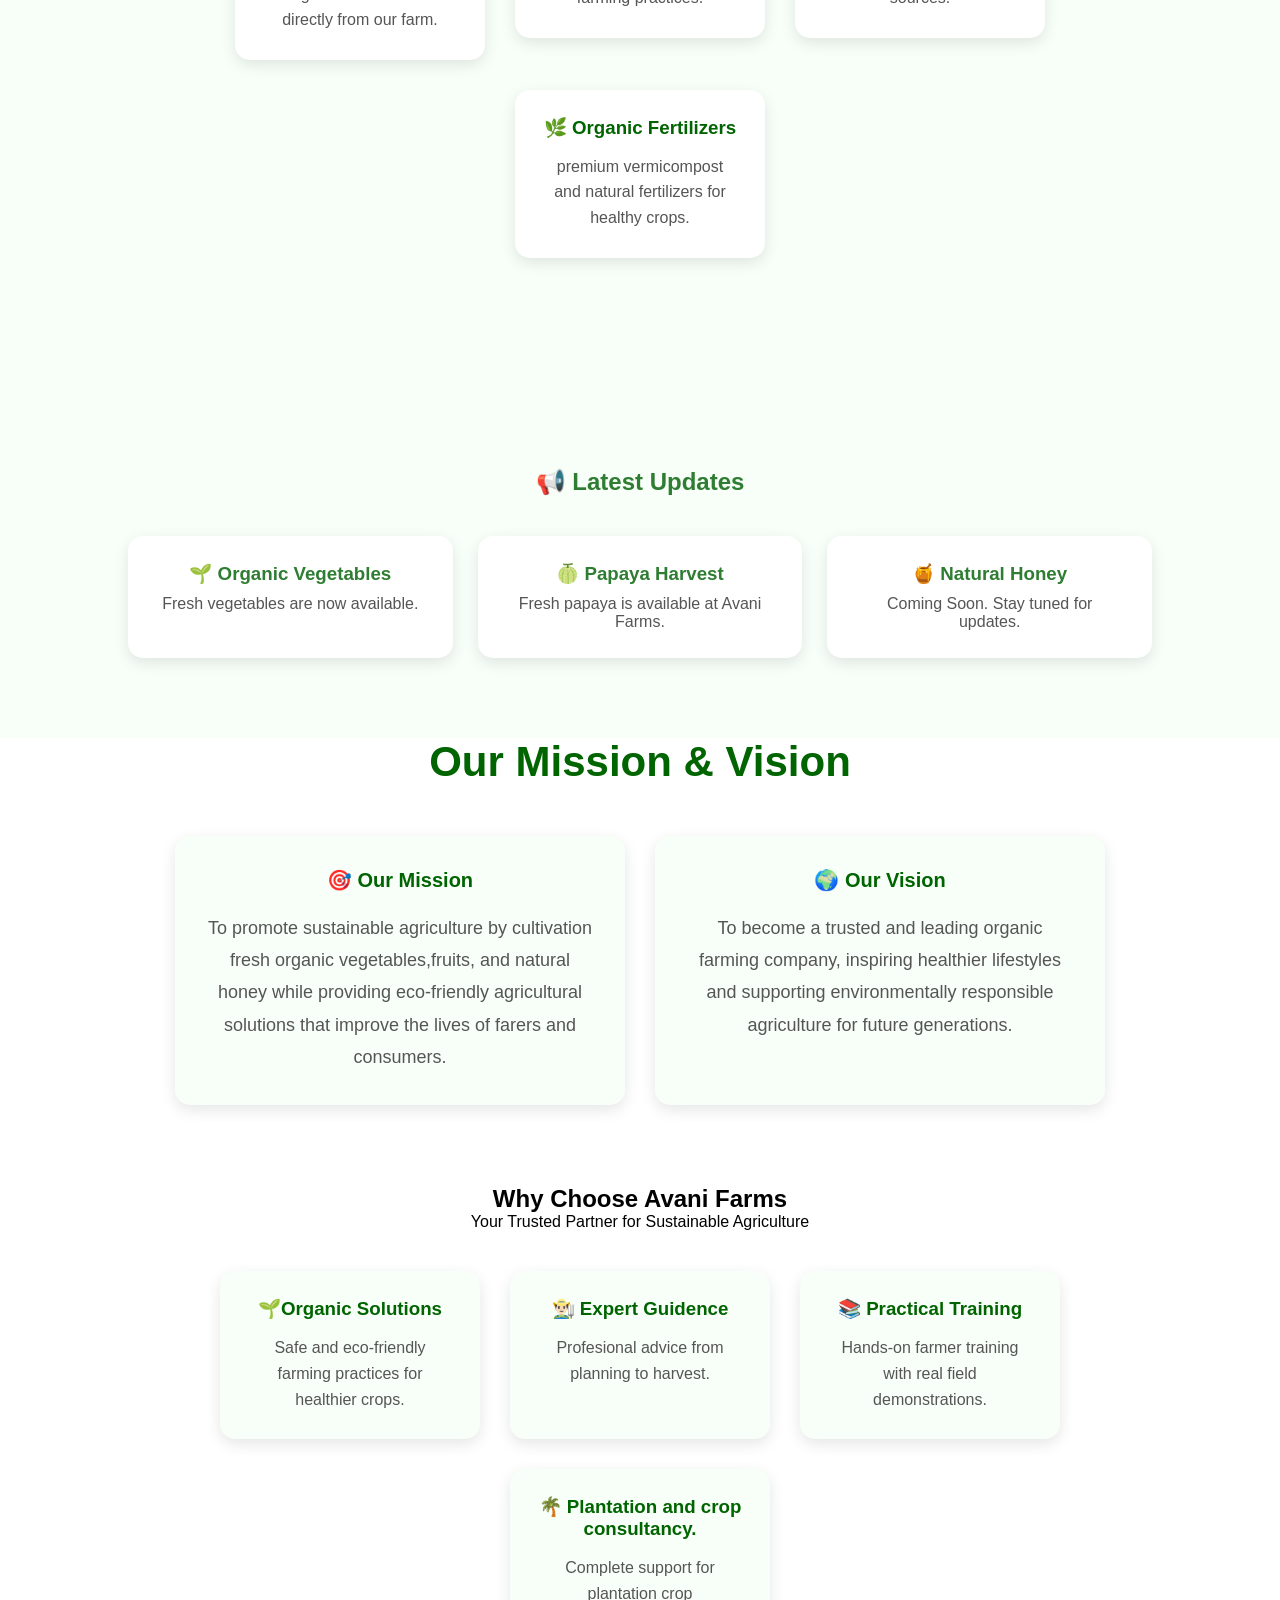
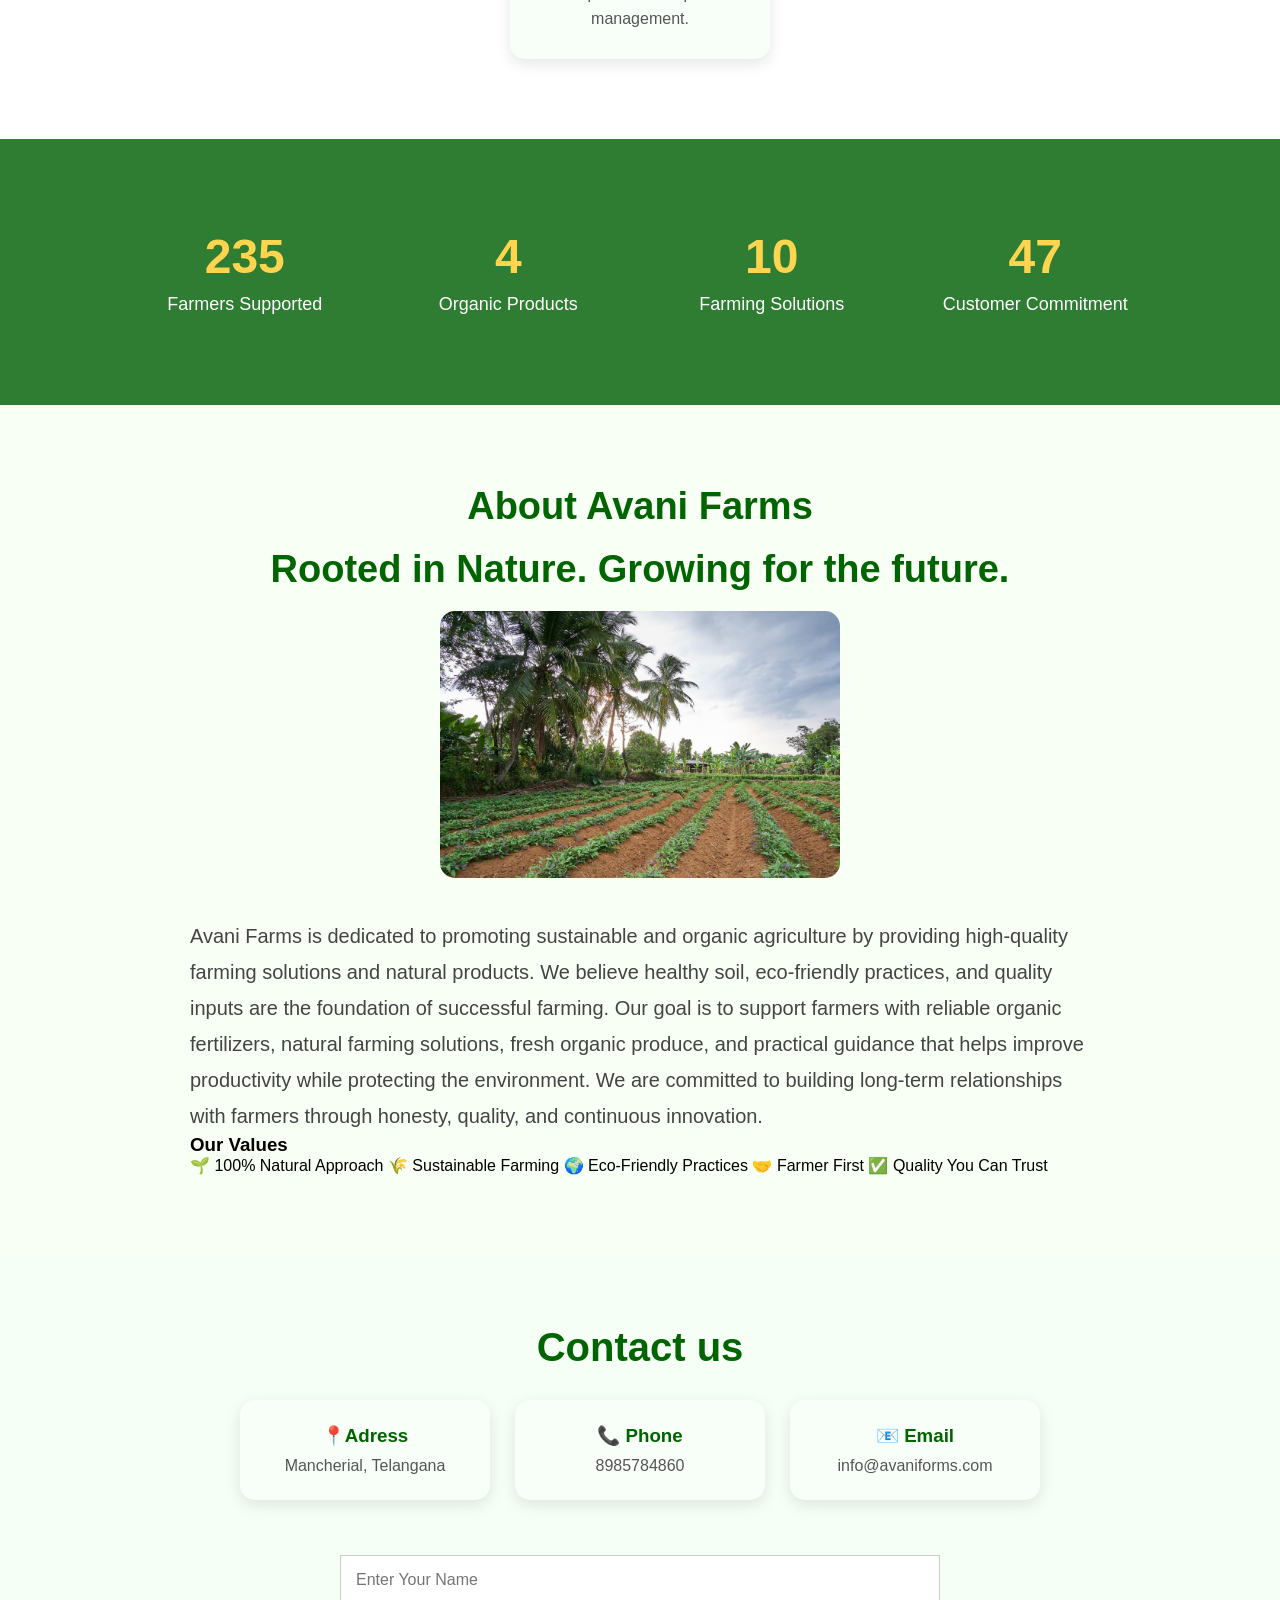
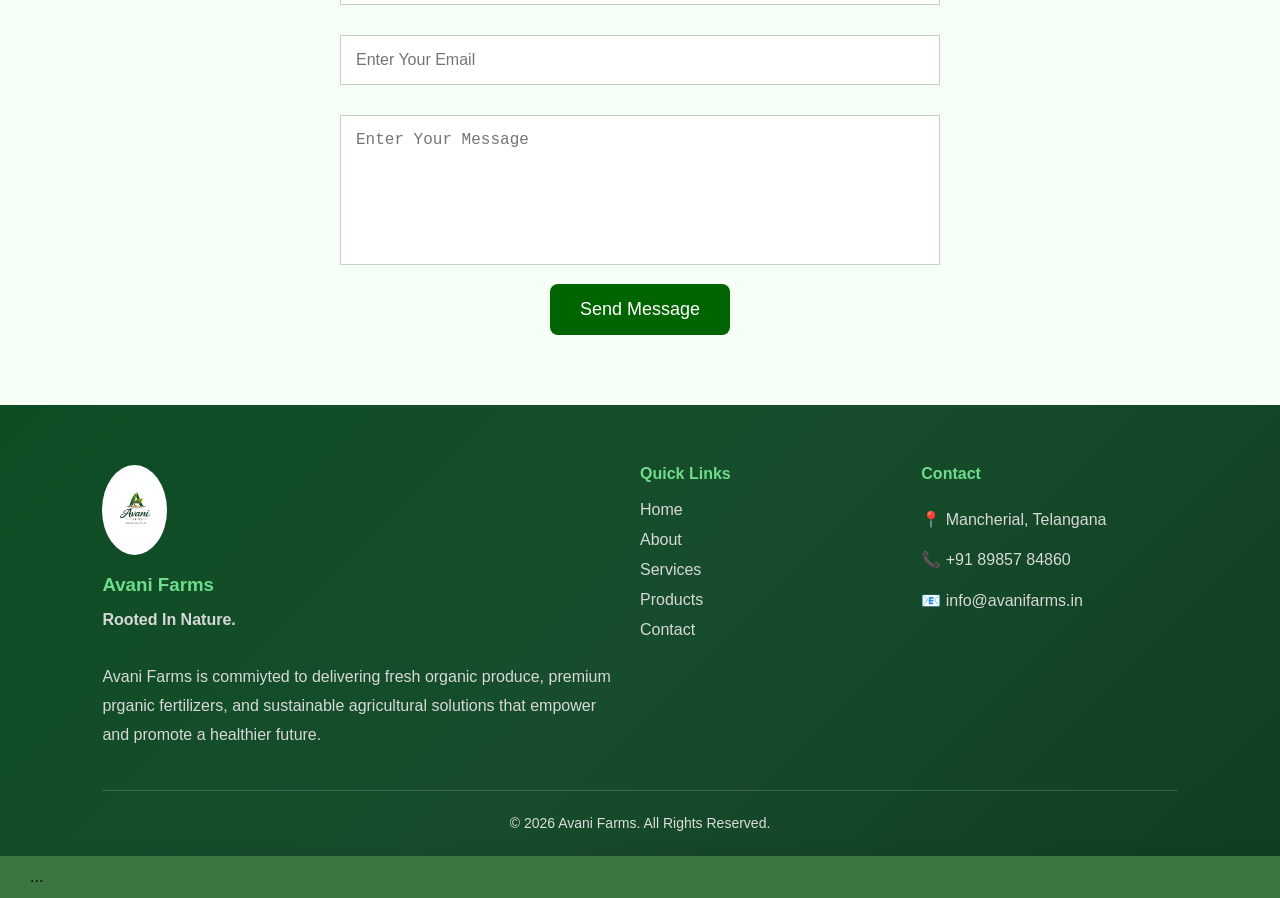
==== commit 48041ff5: "version 1.0 - completed Avani Farms website" ====
--- a/index.html
+++ b/index.html
@@ -5,15 +5,33 @@
     <meta charset="UTF-8">
     <meta name="viewport" content="width=device-width, initial-scale=1.0">
 
-    <title>Avani Farms | Organic Farming Solutions</title>
-    <meta name="description" content="Avani Farms offer organic farming solutions,
-    fresh vegetables, fruits, naturalhoney, organic fertilizers, and sustainable agriculture services in Telangana">
+    <title>Avani Farms | Organic Farming Solutions | Mancherial, Telangana</title>
+    <meta name="keywords"
+        content="Avani Farms, Organic Farming, Organic Vegetables, Organic Fruits, Natural Honey, Organic Fertilizers, Mancherial, Telangana">
     <meta property="og:title" content="Avani Farms | Organic Farming Solutions">
     <meta property="og:description"
         content="Organic farming solutions,fresh vegetables, fruits, natural honey, and organic fertilizers from Avani Farms">
     <meta property="org:type" content="website">
-
-    <link rel="icon" href="avani logo.PNG">
+    <meta property="og:image" content="images/farm.jpg">
+    <meta name="author" content="Avani Farms">
+    <meta name="robots" content="index, follow">
+    <meta name="theme-color" content="#1b5e20">
+
+    <meta charset="UTF-8">
+    <meta name="viewport" content="width=device-width, initial-scale=1.0">
+
+    <link rel="preconnect" href="https://fonts.googleapis.com">
+    <link rel="preconnect" href="https://fonts.gstatic.com" crossorigin>
+
+    <link rel="preload" href="avani logo.PNG" as="image">
+
+
+
+
+
+    <link rel="icon" type="image/png" href="avani logo.PNG">
+    <link rel="manifest" href="manifest.json">
+
 
     <link rel="stylesheet" href="style.css">
 
@@ -21,9 +39,16 @@
 
 
 
+
 </head>
 
 <body>
+
+
+    <div id="preloader">
+        <img src="avani logo.PNG" alt="Avani Farms Logo">
+        <h2>Avani Farms</h2>
+    </div>
 
     <nav class="navbar">
 
@@ -44,6 +69,9 @@
             <li><a href="#contact">Contact</a></li>
         </ul>
 
+
+
+
     </nav>
 
 
@@ -81,7 +109,7 @@
         <div class="cards">
 
             <div class="card">
-                <h3>🌱 Organic Farming</h3>
+                <h3>🌱 Organic Farming Solutions</h3>
                 <p>Complete organic farming solution for healthy crop production,
                     Avani farms cultivate fresh Organic vegetables,
                     fruits,and natural honey using sustainable farming practices to provie healthy,chemical-free
@@ -91,18 +119,26 @@
             </div>
 
             <div class="card">
-                <h3>👨🏻‍🌾 Farmer Training</h3>
-                <p>Practical training programs for modern and sustainable farming.</p>
+                <h3>🌾Farm consultancy </h3>
+                <p>Personalized guidance for crop planning soil health, irrigation, and organic farming practices.
+                </p>
                 <button>Learn More</button>
             </div>
 
             <div class="card">
-                <h3>Organic Fertilizer Supply</h3>
+                <h3>Organic Fertilizer </h3>
                 <p>We Supply premium organic fetilizers, vermicompost,
                     bio-fertilizers, neem cake, neem oil, and sustainable crop nutition solutions for healthier
                     farming
                 </p>
                 <button>Learn More</button>
+
+            </div>
+
+            <div class="card">
+                <h3>Terrace & Kitchen Gardening </h3>
+                <p>Complete setup and maintenance solution for home gardens and terrace farming.</p>
+                <button>Learn More</button>
             </div>
 
         </div>
@@ -115,13 +151,13 @@
     <section class="products">
         <h2>Our Products</h2>
         <p class="section-subtitle">
-            fresh,natural & Sustainably Grow
+            Premium organic products for healthier farming and better living.
         </p>
         <div class="product-container">
             <a href="organic-vegetables.html" class="product-link">
                 <div class="product-card">
                     <h3>🍄‍🟫🥬🍅 Organic Vegetables</h3>
-                    <p>Fresh seasonal vegetables grown naturally without harmful chemicals.</p>
+                    <p>Fresh, chemical-free vegetables harvested directly from our farm.</p>
                 </div>
             </a>
 
@@ -131,7 +167,7 @@
 
 
                     <h3>🥭🍊 Organic Fruits</h3>
-                    <p>Naturally cultivated fruits with superior taste and nutition.</p>
+                    <p>Nutritious seasonal fruits grown using natural farming practices.</p>
 
                 </div>
 
@@ -142,7 +178,7 @@
                 <div class="product-card">
 
                     <h3>🍯 Natural Honey</h3>
-                    <p>Pure, unprocessed honey collected from trusted natural sources.</p>
+                    <p>Pure, raw honey collected from trusted natural sources.</p>
                 </div>
             </a>
 
@@ -150,11 +186,37 @@
 
                 <div class="product-card">
                     <h3>🌿 Organic Fertilizers</h3>
-                    <p>premium vermicompost,bio-fertilizers, neem products, and organic inputs.</p>
+                    <p>premium vermicompost and natural fertilizers for healthy crops.</p>
                 </div>
             </a>
 
         </div>
+    </section>
+
+
+    <section class="updates">
+
+        <h2>📢 Latest Updates</h2>
+
+        <div class="updates-container">
+
+            <div class="update-card">
+                <h3>🌱 Organic Vegetables</h3>
+                <p>Fresh vegetables are now available.</p>
+            </div>
+
+            <div class="update-card">
+                <h3>🍈 Papaya Harvest</h3>
+                <p>Fresh papaya is available at Avani Farms.</p>
+            </div>
+
+            <div class="update-card">
+                <h3>🍯 Natural Honey</h3>
+                <p>Coming Soon. Stay tuned for updates.</p>
+            </div>
+
+        </div>
+
     </section>
 
     <section class="mission">
@@ -182,9 +244,6 @@
     </section>
 
 
-
-
-
     <section class="why-us">
         <h2>Why Choose Avani Farms</h2>
         <p class="section-subtitle">
@@ -240,56 +299,28 @@
 
     <section id="about" class="about">
         <h2>About Avani Farms</h2>
+        <h2>Rooted in Nature. Growing for the future.</h2>
         <div class="about-content">
             <img src="img2.jpg.jpg" alt="Avani Farms">
             <div class="about-text">
-                <p> Avani Farms brings farm-fresh goodness directly to your doorstep,
-                    Specializing in organic vegetables and fruits,
-                    Also we provide farmer trainings, terrace gardening services, plantation consultancy,
-                    and organic farming sulutions to promote sustainable agriculture.
-                </p>
-                <a href="#services" class="btn">Learn More</a>
-                <a href="#contact" class="btn">Contact US</a>
-            </div>
-        </div>
-
-    </section>
-
-    <section class="updates">
-
-        <h2>📢 Latest Updates</h2>
-
-        <div class="updates-container">
-
-            <div class="update-card">
-                <h3>🌱 Organic Vegetables</h3>
-                <p>Fresh vegetables are now available.</p>
-            </div>
-
-            <div class="update-card">
-                <h3>🍈 Papaya Harvest</h3>
-                <p>Fresh papaya is available at Avani Farms.</p>
-            </div>
-
-            <div class="update-card">
-                <h3>🍯 Natural Honey</h3>
-                <p>Coming Soon. Stay tuned for updates.</p>
-            </div>
-
-        </div>
-
-    </section>
-
-    <section class="cta">
-
-        <h2>🌿 Grow Naturally with Avani Farms</h2>
-
-        <p>
-            Discover fresh organic produce, premium natural honey, and sustainable farming solutions.
-            Let's build a healthier future together.
-        </p>
-
-        <a href="#contact" class="btn">Contact Us Today</a>
+                <p> Avani Farms is dedicated to promoting sustainable and organic agriculture by providing high-quality
+                    farming solutions and natural products. We believe healthy soil, eco-friendly practices, and quality
+                    inputs are the foundation of successful farming.
+                    Our goal is to support farmers with reliable organic fertilizers, natural farming solutions, fresh
+                    organic produce, and practical guidance that helps improve productivity while protecting the
+                    environment.
+                    We are committed to building long-term relationships with farmers through honesty, quality, and
+                    continuous innovation.
+                <h3>Our Values</h3>
+                🌱 100% Natural Approach
+                🌾 Sustainable Farming
+                🌍 Eco-Friendly Practices
+                🤝 Farmer First
+                ✅ Quality You Can Trust
+                </p>
+
+            </div>
+        </div>
 
     </section>
 
@@ -332,41 +363,38 @@
 
             <div class="footer-about">
                 <img src="avani logo.PNG" alt="Avani Farms Logo" class="footer-logo">
-                <h2>🌿 Avani Farms</h2>
-                <p>Rooted in Nature</p>
+                <h3>Avani Farms</h3>
                 <p>
-                    We are committed to providing fresh organic produce,
-                    eco-friendly agricultural solutions, and promoting
-                    sustainable farming practices.
+                    <strong>Rooted In Nature.</strong><br><br>
+                    Avani Farms is commiyted to delivering fresh organic produce,
+                    premium prganic fertilizers, and sustainable agricultural solutions that empower and promote a
+                    healthier future.
                 </p>
             </div>
 
             <div class="footer-links">
-                <h3>Quick Links</h3>
-
-                <a href="#">Home</a>
-                <a href="#">About</a>
-                <a href="#">Services</a>
-                <a href="#">Contact</a>
-
+                <h4>Quick Links</h4>
+
+                <a href="#home">Home</a>
+                <a href="#about">About</a>
+                <a href="#services">Services</a>
+                <a href="#products">Products</a>
+                <a href="#contact">Contact</a>
             </div>
 
             <div class="footer-contact">
-                <h3>Contact</h3>
+                <h4>Contact</h4>
 
                 <p>📍 Mancherial, Telangana</p>
                 <p>📞 +91 89857 84860</p>
-                <p>📧 info@avanifarms.com</p>
-
-            </div>
-
-        </div>
-
-        <hr>
-
-        <p class="copyright">
-            © 2026 Avani Farms | All Rights Reserved
-        </p>
+                <p>📧 info@avanifarms.in</p>
+            </div>
+
+        </div>
+
+        <div class="footer-bottom">
+            <p>© 2026 Avani Farms. All Rights Reserved.</p>
+        </div>
 
     </footer>
 
@@ -377,7 +405,7 @@
 
     <button id="topBtn" onclick="topFunction()">↑</button>
 
-
+    <nav class="navbar">...</nav>
     <script src="script.js"></script>
 
 
--- a/style.css
+++ b/style.css
@@ -20,17 +20,24 @@
 
 /* Navigation */
 .navbar {
-    background: #1b5e20;
-    color: white;
+    position: sticky;
+    top: 0;
+    z-index: 1000;
+
     display: flex;
     justify-content: space-between;
     align-items: center;
-    padding: 8px 30px;
-    position: sticky;
-    top: 0;
-    z-index: 1000;
-}
-
+
+    padding: 12px 30px;
+
+    background: rgba(27, 94, 32, 0.85);
+    backdrop-filter: blur(10px);
+    -webkit-backdrop-filter: blur(10px);
+
+    box-shadow: 0 4px 20px rgba(0, 0, 0, 0.15);
+
+    transition: all 0.3s ease;
+}
 
 .nav-links {
     display: flex;
@@ -47,14 +54,16 @@
     color: white;
     text-decoration: none;
     font-size: 18px;
-    transition: 0.3s;
+    transition: all 0.3s;
     padding: 8px 15px;
     border-radius: 6px;
+
 }
 
 .nav-links a:hover {
-    background: #0b8f3a;
-    color: white;
+    background: #2e7d32;
+    color: white;
+    transform: translateY(-2px);
 
 }
 
@@ -158,6 +167,13 @@
 
 }
 
+.service-grid {
+    display: grid;
+    grid-template-columns: repeat(4, 1fr);
+    margin-top: 40px;
+    gap: 25px;
+}
+
 .cards {
     display: flex;
     justify-content: center;
@@ -170,16 +186,18 @@
     background: white;
     padding: 25px;
     border-radius: 15px;
-    box-shadow: 0 5px 15px rgba(0, 0, 0, 0.15);
-    transition: 0.4s;
+    box-shadow: 0 8px 20px rgba(0, 0, 0, 0.1);
+    transition: all 0.35s ease box-shadow 0.3s ease;
     cursor: pointer;
+    border: 2px solid transparent;
 
 
 }
 
 .card:hover {
-    transform: translateY(-10px);
-    box-shadow: 0 15px 30px rgba(0, 0, 0, 0.2);
+    transform: translateY(-8px) scale(1.02);
+    box-shadow: 0 15px 35px rgba(0, 0, 0, 0.15);
+    border-color: #4caf50;
 
 }
 
@@ -194,16 +212,21 @@
 }
 
 .about {
-    padding: 70px 50px;
-    background: white;
-
+    padding: 80px 10px;
+    background: #f8fff5
+}
+
+.about .container {
+    max-width: 1100px;
+    margin: auto;
+    text-align: center;
 }
 
 .about h2 {
     text-align: center;
     color: darkgreen;
-    font-size: 40px;
-    margin-bottom: 40px;
+    font-size: 38px;
+    margin-bottom: 20px;
 }
 
 .about-content {
@@ -218,12 +241,15 @@
 .about-content img {
     width: 400px;
     border-radius: 15px;
+    transition: transform 0.5s ease;
 }
 
 .about-text p {
     font-size: 20px;
     line-height: 1.8;
-    margin-bottom: 20px;
+    color: #444;
+    max-width: 900px;
+    margin: auto;
 
 }
 
@@ -328,12 +354,15 @@
     padding: 25px;
     border-radius: 15px;
     box-shadow: 0 5px 15px rgba(0, 0, 0, 0.1);
-    transition: 0.3s;
+    transition: all 0.35s ease;
+    border: 2px solid transparent;
 
 }
 
 .why-card:hover {
-    transform: translateY(-8px);
+    transform: translateY(-10px) scale(1.2);
+    box-shadow: 0 18px 35px rgba(0, 0, 0, 0.18);
+    border-color: #4caf50;
 }
 
 .why-card h3 {
@@ -367,11 +396,14 @@
     padding: 25px;
     border-radius: 15px;
     box-shadow: 0 5px 15px rgba(0, 0, 0, 0.1);
-    transition: 0.3s;
+    transition: all 0.35s ease;
+    border: 2px solid transparent;
 }
 
 .product-card:hover {
-    transform: translateY(-8px);
+    transform: translateY(-10px) scale(1.02);
+    box-shadow: 0 18px 35px rgba(0, 0, 0, 0.18);
+    border-color: #4caf50;
 }
 
 .product-card h3 {
@@ -411,11 +443,15 @@
     padding: 30px;
     border-radius: 15px;
     box-shadow: 0 5px 15px rgba(0, 0, 0, 0.1);
-    transition: 0.3s;
+    transition: all 0.35s ease;
+    border: 2px solid transparent;
 }
 
 .mission-card:hover {
-    transform: translateY(-8px);
+    transform: translateY(-10px) scale(1.02);
+    box-shadow: 0 18px 35px rgba(0, 0, 0, 0.18);
+    border-color: #4caf50;
+
 }
 
 .mission-card h3 {
@@ -956,11 +992,14 @@
     padding: 25px;
     border-radius: 15px;
     box-shadow: 0 5px 15px rgba(0, 0, 0, 0.1);
-    transition: 0.3s;
+    transition: all 0.35s ease;
+    border: 2px solid transparent;
 }
 
 .update-card:hover {
-    transform: translateY(-8px);
+    transform: translateY(-10px) scale(1.02);
+    box-shadow: 0 18px 35px rgba(0, 0, 0, 0.18);
+    border-color: #4caf50;
 }
 
 .update-card h3 {
@@ -1049,797 +1088,419 @@
     scroll-margin-top: 90px;
 }
 
-
-/* ===========================
-   MOBILE RESPONSIVE
-=========================== */
-
-@media (max-width: 768px) {
+#preloader {
+    position: fixed;
+    top: 0;
+    left: 0;
+    width: 100%;
+    height: 100%;
+    background: white;
+    display: flex;
+    flex-direction: column;
+    justify-content: center;
+    align-items: center;
+    z-index: 9999;
+    transition: opacity .6s ease,
+        visibility .6s ease;
+}
+
+#preloader img {
+    width: 150px;
+    height: 150px;
+    animation: fadeLogo 2s ease-in-out infinite;
+}
+
+#preloader h2 {
+    margin-top: 20px;
+    color: #1b5e20;
+    font-size: 28px;
+    letter-spacing: 1px;
+}
+
+#preloader.hide {
+    opacity: 0;
+    visibility: hidden;
+}
+
+@keyframes fadeLogo {
+
+    0%,
+    100% {
+        opacity: 0.6;
+
+    }
+
+    50% {
+        opacity: 1;
+    }
+}
+
+.theme-toggle {
+    background: transparent;
+    border: 2px solid white;
+    color: white;
+    padding: 8px 12px;
+    border-radius: 50%;
+    cursor: pointer;
+    font-size: 18px;
+    transition: 0.3s;
+}
+
+.theme-toggle:hover {
+    background: white;
+    color: #1b5e20;
+}
+
+
+.theme-toggle {
+    background: transparent;
+    border: 2px solid white;
+    color: white;
+    padding: 8px 12px;
+    border-radius: 50%;
+    cursor: pointer;
+    font-size: 18px;
+    transition: 0.3s;
+}
+
+.theme-toggle:hover {
+    background: white;
+    color: #1b5e20;
+}
+
+
+
+
+
+/* ===== FOOTER ===== */
+
+.footer {
+    background: #0d2d16;
+    color: #fff;
+    padding: 60px 8% 20px;
+    background: linear-gradient(135deg, #0d4d24, #174d2c, #0f3f20);
+}
+
+.footer-container {
+    display: grid;
+    grid-template-columns: 2fr 1fr 1fr;
+    gap: 25px;
+    align-items: start;
+}
+
+.footer-logo {
+    width: 65px;
+    margin-bottom: 15px;
+}
+
+.footer-about h3 {
+    margin-bottom: 10px;
+    color: #6fdc8c;
+}
+
+.footer-about p {
+    line-height: 1.8;
+    color: #d8d8d8;
+}
+
+.footer-links h4,
+.footer-contact h4 {
+    margin-bottom: 18px;
+    color: #6fdc8c;
+}
+
+.footer-links a {
+    display: block;
+    color: #d8d8d8;
+    text-decoration: none;
+    margin-bottom: 12px;
+    transition: .3s;
+}
+
+.footer-links a:hover {
+    color: #6fdc8c;
+    padding-left: 6px;
+
+}
+
+.footer-contact p {
+    margin-bottom: 12px;
+    color: #d8d8d8;
+    transform: translateY(5px);
+}
+
+.footer-bottom {
+    border-top: 1px solid rgba(255, 255, 255, .15);
+    margin-top: 40px;
+    padding-top: 20px;
+    text-align: center;
+    color: #cfcfcf;
+    font-size: 14px;
+    color: #cfcfcf;
+}
+
+.fade-in {
+    opacity: 0;
+    transform: translateY(40px);
+    transition: all .8s ease;
+}
+
+.fade-in.show {
+    opacity: 1;
+    transform: translateY(0);
+}
+
+
+
+
+
+/* ================= MOBILE NAVIGATION ================= */
+
+.menu-toggle {
+    display: none;
+}
+
+@media (max-width:768px) {
 
     .navbar {
-        flex-direction: column;
-        padding: 15px;
-    }
-
-    .logo {
-        width: 60px;
-        height: 60px;
-    }
-
-    .brand-name {
-        font-size: 32px;
-        text-align: center;
-    }
-
-    .logo {
-        margin-bottom: 15px;
-    }
-
-    .nav-links {
-        display: flex;
-        justify-content: center;
-        flex-wrap: wrap;
-        gap: 15px;
-        list-style: none;
-        padding: 0;
-        margin: 0;
-    }
-
-    .nav-links li {
-        margin: 0;
-
-    }
-
-    .hero {
-        margin-top: 0;
-        height: 380px;
-    }
-
-    .hero-text {
-        top: 50%;
-        left: 50%;
-        transform: translate(-50%, -50%);
-        width: 90;
-    }
-
-    .hero-text h1 {
-        font-size: 28px;
-        line-height: 1.2;
-    }
-
-    .hero-text p {
-        font-size: 15px;
-    }
-
-    .hero-btn {
-        padding: 10px 18px;
-        font-size: 14px;
-    }
-
-
-    .cards,
-    .why-container,
-    .store-items,
-    .footer-container {
-        flex-direction: column;
-        align-items: center;
-    }
-
-    .card,
-    .why-card,
-    .store-box {
-        width: 100%;
-        max-width: 320px;
-    }
-
-    .contact-container {
-        flex-direction: column;
-    }
-
-    .contact-form,
-    .contact-info {
-        width: 100%;
-    }
-
-    .hero-btn {
-        padding: 10px 18px;
-        margin: 8px;
-        display: block;
-        font-size: 14px;
-    }
-
-    .hero-btn {
-        display: flex;
-        flex-direction: column;
-        gap: 12px;
-    }
-
-
-    .about-content {
-        flex-direction: column;
-        text-align: center;
-    }
-
-    .about-content img {
-        width: 100%;
-        max-width: 350px;
-    }
-
-    .product-container,
-    .benefits,
-    .mission-container,
-    .updates-container {
-        grid-template-columns: 1fr;
-    }
-
-    .counter-section {
-        grid-template-columns: 1fr 1fr;
-    }
-
-    .gallery-grid {
-        grid-template-columns: 1fr;
-    }
-
-    .contact-form input,
-    .contact-form textarea {
-        width: 100%;
-        box-sizing: border-box;
-    }
-
-    .footer-container {
-        text-align: center;
-    }
-
-
-    /* Reset */
-
-    html {
-        scroll-behavior: smooth;
-    }
-
-    * {
-        margin: 0;
-        padding: 0;
-        box-sizing: border-box;
-    }
-
-    /* Body */
-    body {
-        font-family: Arial, sans-serif;
-        background: #f5fff5;
-    }
-
-    /* Navigation */
-    nav {
-        background: #1b5e20;
-        color: white;
         display: flex;
         justify-content: space-between;
         align-items: center;
-        padding: 8px 30px;
-        position: sticky;
-        top: 0;
-        z-index: 1000;
-    }
-
-
-    .nav-links {
-        display: flex;
-        list-style: none;
-        align-items: center;
-        gap: 40px;
-    }
-
-    .nav-links li {
-        margin-left: 25px;
-    }
-
-    .nav-links a {
-        color: white;
-        text-decoration: none;
-        font-size: 18px;
-        transition: 0.3s;
-        padding: 8px 15px;
-        border-radius: 6px;
-    }
-
-    .nav-links a:hover {
-        background: #0b8f3a;
-        color: white;
-
-    }
-
-    .nav-logo {
-        width: 70px;
-        height: 70px;
-        background: white;
-        border-radius: 50%;
-        padding: 5px;
-        object-fit: contain;
-    }
-
-    .hero {
+        padding: 12px 20px;
         position: relative;
-    }
-
-    .overlay {
-        position: absolute;
-        top: 0;
-        left: 0;
-        width: 100%;
-        height: 100%;
-        background: rgba(0, 0, 0, 0.35);
-    }
-
-    .hero img {
-        width: 100%;
-        height: 500px;
-        object-fit: cover;
-    }
-
-    .hero-text {
-        position: absolute;
-        top: 50%;
-        left: 50%;
-        transform: translate(-50%, -50%);
-        text-align: center;
-        color: white;
-    }
-
-    .hero-text h1 {
-        font-size: 52px;
-        margin-bottom: 15px;
-    }
-
-    .hero- p {
-        font-size: 24px;
-        margin-bottom: 25px;
-    }
-
-    .hero-text button {
-        background: darkgreen;
-        color: white;
-        border: none;
-        padding: 12px 25px;
-        font-size: 18px;
-        border-radius: 50px;
-        cursor: pointer;
-        margin: 10px;
-        transition: 0.3s;
-
-    }
-
-    .hero-text button:hover {
-        background: #0b8f3a;
-        transform: translateY(-5px);
-    }
-
-    /* Service setion */
-    .services {
-        padding: 60px;
-        background: #f8fff8;
-        text-align: center;
-    }
-
-    .services h2 {
-        font-size: 40px;
-        color: darkgreen;
-        margin-bottom: 40px;
-
-    }
-
-    .cards {
-        display: flex;
-        justify-content: center;
-        gap: 25px;
-        flex-wrap: wrap;
-    }
-
-    .card {
-        width: 300px;
-        background: white;
-        padding: 25px;
-        border-radius: 15px;
-        box-shadow: 0 5px 15px rgba(0, 0, 0, 0.15);
-        transition: 0.4s;
-        cursor: pointer;
-
-
-    }
-
-    .card:hover {
-        transform: translateY(-10px);
-        box-shadow: 0 15px 30px rgba(0, 0, 0, 0.2);
-
-    }
-
-    .card h3 {
-        color: darkgreen;
-        margin-bottom: 15px;
-    }
-
-    .card p {
-        margin-bottom: 20px;
-        line-height: 1.6;
-    }
-
-    .about {
-        padding: 70px 50px;
-        background: white;
-
-    }
-
-    .about h2 {
-        text-align: center;
-        color: darkgreen;
-        font-size: 40px;
-        margin-bottom: 40px;
-    }
-
-    .about-content {
-        display: flex;
-        flex-direction: row-reverse;
-        align-items: center;
-        justify-content: center;
-        gap: 40px;
-        flex-wrap: wrap;
-    }
-
-    .about-content img {
-        width: 400px;
-        border-radius: 15px;
-    }
-
-    .about-text p {
-        font-size: 20px;
-        line-height: 1.8;
-        margin-bottom: 20px;
-
-    }
-
-    .about-text button {
-        background: darkgreen;
-        color: white;
-        border: none;
-        padding: 12px 25px;
-        border-radius: 8px;
-        cursor: pointer;
-        display: block;
-        margin-right: 15px;
-        margin-top: 10px;
-    }
-
-    .about-text button:hover {
-        background: #0b8f3a;
-    }
-
-    .contact {
-        background: #f5fff5;
-        padding: 70px 20px;
-        text-align: center;
-    }
-
-    .contact h2 {
-        color: darkgreen;
-        font-size: 40px;
-        margin-bottom: 30px;
-    }
-
-    .contact-form {
-        max-width: 600px;
-        margin: auto;
-
-    }
-
-    .contact-form input,
-    .contact-form textarea {
-        width: 100%;
-        padding: 15px;
-        margin: 15px 0;
-        border: 1px solid #ccc;
-        font-size: 16px;
-    }
-
-    .contact-form textarea {
-        height: 150px;
-        resize: none;
-
-    }
-
-    .contact-form button {
-        background: darkgreen;
-        color: white;
-        padding: 15px 30px;
-        border: none;
-        border-radius: 8px;
-        cursor: pointer;
-        font-size: 18px;
-    }
-
-    .contact-form button:hover {
-        background: #0b8f3a;
     }
 
     .logo {
         display: flex;
         align-items: center;
-        gap: 10px;
-    }
-
-    .logo img {
-        width: 60px;
-        height: 60px;
-
-    }
-
-    .logo span {
-        font-size: 28px;
-        font-weight: bold;
+    }
+
+    .nav-logo {
+        width: 50px;
+        height: 50px;
+    }
+
+    .brand-name {
+        font-size: 22px;
+        margin-left: 8px;
+    }
+
+    .menu-toggle {
+        display: block;
+        font-size: 30px;
         color: white;
-    }
-
-    .why-us {
-        padding: 80px 10%;
-        background: white;
+        cursor: pointer;
+    }
+
+    .nav-links {
+        display: none;
+        flex-direction: column;
+        width: 100%;
+        background: #1b5e20;
+        position: absolute;
+        top: 74px;
+        left: 0;
+        padding: 15px 0;
+        gap: 0;
+    }
+
+    .nav-links.active {
+        display: flex;
+    }
+
+    .nav-links li {
+        margin: 10px 0;
         text-align: center;
     }
 
-    .why-container {
-        display: flex;
-        flex-wrap: wrap;
-        justify-content: center;
-        gap: 30px;
-        margin-top: 40px;
-    }
-
-    .why-card {
-        width: 260px;
-        background: #f8fff8;
-        padding: 25px;
-        border-radius: 15px;
-        box-shadow: 0 5px 15px rgba(0, 0, 0, 0.1);
-        transition: 0.3s;
-
-    }
-
-    .why-card:hover {
-        transform: translateY(-8px);
-    }
-
-    .why-card h3 {
-        color: darkgreen;
-        margin-bottom: 15px;
-
-    }
-
-    .why-card p {
-        color: #555;
-        line-height: 1.6;
-    }
+    .nav-links a {
+        display: block;
+        font-size: 18px;
+        padding: 10px;
+    }
+
+
 
     .products {
-        padding: 80px 10px;
-        background: #f8fff8;
-        text-align: center;
+        padding: 50px 20px;
+    }
+
+    .products h2 {
+        font-size: 30px;
+        margin-bottom: 10px;
+    }
+
+    .section-subtitle {
+        font-size: 15px;
+        margin-bottom: 25px;
     }
 
     .product-container {
         display: flex;
-        flex-wrap: wrap;
-        justify-content: center;
-        gap: 30px;
-        margin-top: 40px;
+        flex-direction: column;
+        gap: 20px;
+        align-items: center;
+    }
+
+    .product-link {
+        width: 100%;
+        text-decoration: none;
     }
 
     .product-card {
-        width: 250px;
-        background: white;
-        padding: 25px;
-        border-radius: 15px;
-        box-shadow: 0 5px 15px rgba(0, 0, 0, 0.1);
-        transition: 0.3s;
-    }
-
-    .product-card:hover {
-        transform: translateY(-8px);
+        width: 100%;
+        max-width: 340px;
+        padding: 20px;
+        margin: 0 auto;
+        border-radius: 16px;
+        height: auto;
+
     }
 
     .product-card h3 {
-        color: darkgreen;
-        margin-bottom: 15px;
+        font-size: 18px;
+        line-height: 1.3;
+        margin-top: 10px;
 
     }
 
     .product-card p {
-        color: #555;
+        font-size: 14px;
+        line-height: 1.5;
+        margin: 0;
+    }
+
+    .product-card {
+        display: flex;
+        flex-direction: column;
+        justify-content: flex-start;
+        align-items: center;
+        gap: 10px;
+
+        width: 100%;
+        max-width: 340px;
+        padding: 20px;
+        margin: 0 auto;
+
+        border-radius: 16px;
+        min-height: auto;
+        height: auto;
+
+        text-align: center;
+    }
+
+    .product-card h3 {
+        font-size: 18px;
+        margin-bottom: 8px;
+        line-height: 1.3;
+        margin: 0;
+    }
+
+    .product-card p {
+        font-size: 14px;
+        line-height: 1.5;
+        margin: 0;
+    }
+
+
+    /* Product Hero Mobile */
+
+    .product-hero h1 {
+        font-size: 28px;
+        line-height: 1.2;
+    }
+
+    .product-hero p {
+        font-size: 15px;
+    }
+
+    .product-hero {
+        height: 300px;
+    }
+
+    .product-hero img {
+        height: 300px;
+        object-fit: cover;
+    }
+
+
+    .services {
+        padding: 40px 15px;
+    }
+
+    .service-grid {
+        grid-template-columns: repeat(2, 1fr);
+        display: grid;
+        gap: 20px;
+
+    }
+
+    .services h2 {
+        font-size: 36px;
+        margin-bottom: 25px;
+        line-height: 1.2;
+    }
+
+    .cards {
+        gap: 20px;
+    }
+
+    .card {
+        display: flex;
+        flex-direction: column;
+        justify-content: space-between;
+        min-height: auto;
+        padding: 20px;
+        grid-template-columns: repeat(2, 1fr);
+    }
+
+    .card h3 {
+        font-size: 20px;
+        margin-bottom: 12px;
+    }
+
+    .card p {
+        flex-grow: 1;
+        font-size: 15px;
         line-height: 1.6;
-    }
-
-    .mission {
-        padding: 8-px 10px;
-        background: white;
+        margin-bottom: 20px;
+    }
+
+    .card button {
+        width: 100%;
+        margin-top: auto;
+    }
+
+    .whatsapp-float,
+    #topBtn {
+        width: 50px;
+        height: 50px;
+        right: 15px;
+    }
+
+    .whatsapp-float {
+        bottom: 20px;
+    }
+
+    #topBtn {
+        bottom: 85px;
+    }
+
+    .footer-container {
+        grid-template-columns: 1fr;
         text-align: center;
     }
 
-    .mission h2 {
-        color: darkgreen;
-        font-size: 42px;
-        margin-bottom: 50px;
-
-    }
-
-    .mission-container {
-        display: flex;
-        justify-content: center;
-        gap: 30px;
-        flex-wrap: wrap;
-    }
-
-    .mission-card {
-        width: 450px;
-        background: #f8fff8;
-        padding: 30px;
-        border-radius: 15px;
-        box-shadow: 0 5px 15px rgba(0, 0, 0, 0.1);
-        transition: 0.3s;
-    }
-
-    .mission-card:hover {
-        transform: translateY(-8px);
-    }
-
-    .mission-card h3 {
-        color: darkgreen;
-        margin-bottom: 20px;
-        font-size: 20px;
-    }
-
-    .mission-card p {
-        color: #555;
-        line-height: 1.8;
-        font-size: 18px;
-    }
-
-    .contact-info {
-        display: flex;
-        justify-content: center;
-        flex-wrap: wrap;
-        gap: 25px;
-        margin-bottom: 40px;
-    }
-
-    .info-box {
-        background: #f8fff8;
-        width: 250px;
-        padding: 25px;
-        border-radius: 15px;
-        box-shadow: 0 5px 15px rgba(0, 0, 0, 0.1);
-        transition: 0.3s;
-
-    }
-
-    .info-box h3 {
-        color: darkgreen;
-        margin-bottom: 10px;
-
-    }
-
-    .info-box:hover {
-        transform: translateY(-8px);
-
-    }
-
-    .info-box p {
-        color: #555;
-    }
-
-    .footer {
-        background: #0b2e13;
-        color: white;
-        padding: 60px 10% 20px;
-    }
-
-    .footer-container {
-        display: flex;
-        justify-content: space-between;
-        flex-wrap: wrap;
-        gap: 40px;
-    }
-
-    .footer-about,
-    .footer-links,
-    .footer-contact {
-        flex: 1;
-        min-width: 250px;
-    }
-
-    .footer h2,
-    .footer h3 {
-        margin-bottom: 20px;
-        color: #9be564;
-    }
-
-    .footer p {
-        line-height: 1.8;
-        color: #ddd;
-    }
-
     .footer-links a {
+        padding-left: 0;
+    }
+
+    .footer-logo {
+        margin: auto;
         display: block;
-        color: white;
-        text-decoration: none;
-        margin-bottom: 12px;
-        transition: 0.3s;
-    }
-
-    .footer-links a:hover {
-        color: #9be564;
-        padding-left: 8px;
-    }
-
-    .footer hr {
-        margin: 40px 0 20px;
-        border: 0;
-        border-top: 1px solid #4b6b56;
-    }
-
-    .copyright {
-        text-align: center;
-        color: #ccc;
-    }
-
-    .footer-logo {
-        width: 90px;
-        height: 90px;
-        background: white;
-        border-radius: 50%;
-        padding: 10px;
-        object-fit: contain;
-        margin-bottom: 15px;
-    }
-
-    .whatsapp-float {
-        position: fixed;
-        width: 60px;
-        height: 60px;
-        bottom: 20px;
-        right: 20px;
-        background: #25D366;
-        color: white;
-        border-radius: 50%;
-        display: flex;
-        justify-content: center;
-        align-items: center;
-        font-size: 35px;
-        text-decoration: none;
-        box-shadow: 0 5px 15px rgba(0, 0, 0, 0.3);
-        z-index: 1000;
-        transition: 0.3s;
-    }
-
-    .whatsapp-float:hover {
-        transform: scale(1.1);
-        background: #1ebe5d;
-    }
-
-    #topBtn {
-        display: none;
-        position: fixed;
-        bottom: 90px;
-        right: 20px;
-        z-index: 999;
-        border: none;
-        outline: none;
-        background: darkgreen;
-        color: white;
-        cursor: pointer;
-        padding: 15px 18px;
-        border-radius: 50%;
-        font-size: 22px;
-        box-shadow: 0 5px 15px rgba(0, 0, 0, 0.3);
-        transition: 0.3s;
-    }
-
-    #topBtn:hover {
-        background: #0b8f3a;
-        transform: translateY(-5px);
-    }
-
-
-
-    /* ===========================
-   MOBILE RESPONSIVE
-=========================== */
-
-    @media (max-width: 768px) {
-
-        navbar {
-            flex-direction: column;
-            padding: 15px;
-        }
-
-        nav.logo {
-            width: 60px;
-            height: 60px;
-        }
-
-        .brand-name {
-            font-size: 32px;
-            text-align: center;
-        }
-
-        .logo {
-            margin-bottom: 15px;
-        }
-
-        .nav-links {
-            display: flex;
-            justify-content: center;
-            flex-wrap: wrap;
-            gap: 15px;
-            list-style: none;
-            padding: 0;
-            margin: 0;
-        }
-
-        .nav-links l1 {
-            margin: 0;
-
-        }
-
-        .hero {
-            margin-top: 0;
-        }
-
-        .hero-text {
-            top: 50%;
-        }
-
-        .hero-text h1 {
-            font-size: 30px;
-            line-height: 1.2;
-        }
-
-        .hero-text p {
-            font-size: 16px;
-        }
-
-        .cards,
-        .why-container,
-        .store-items,
-        .footer-container {
-            flex-direction: column;
-            align-items: center;
-        }
-
-        .card,
-        .why-card,
-        .store-box {
-            width: 100%;
-            max-width: 320px;
-        }
-
-        .contact-container {
-            flex-direction: column;
-        }
-
-        .contact-form,
-        .contact-info {
-            width: 100%;
-        }
-
-        .hero-text button {
-            width: 220px;
-            margin: 10px auto;
-            display: block;
-        }
-
-        .hero-buttons {
-            display: flex;
-            flex-direction: column;
-            gap: 12px;
-        }
-
-
-    }
+    }
+
+
+
+
 }
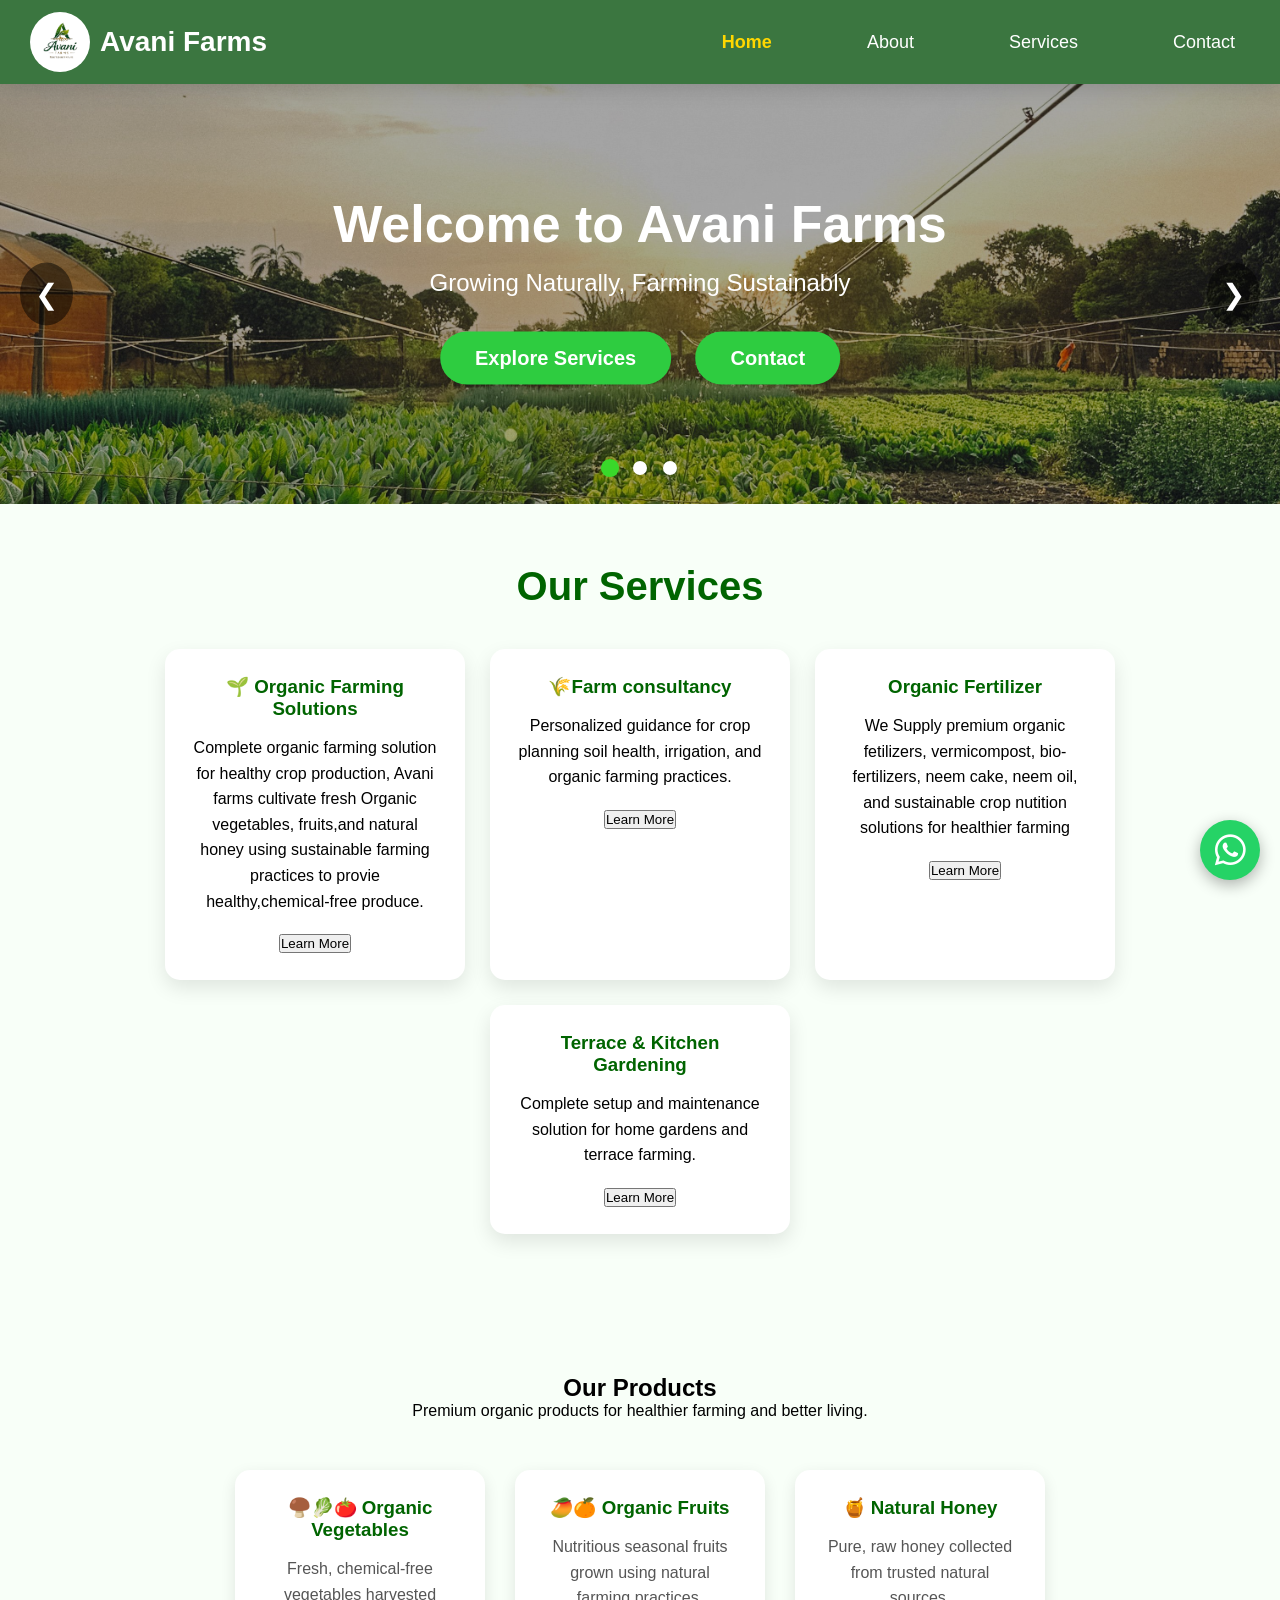
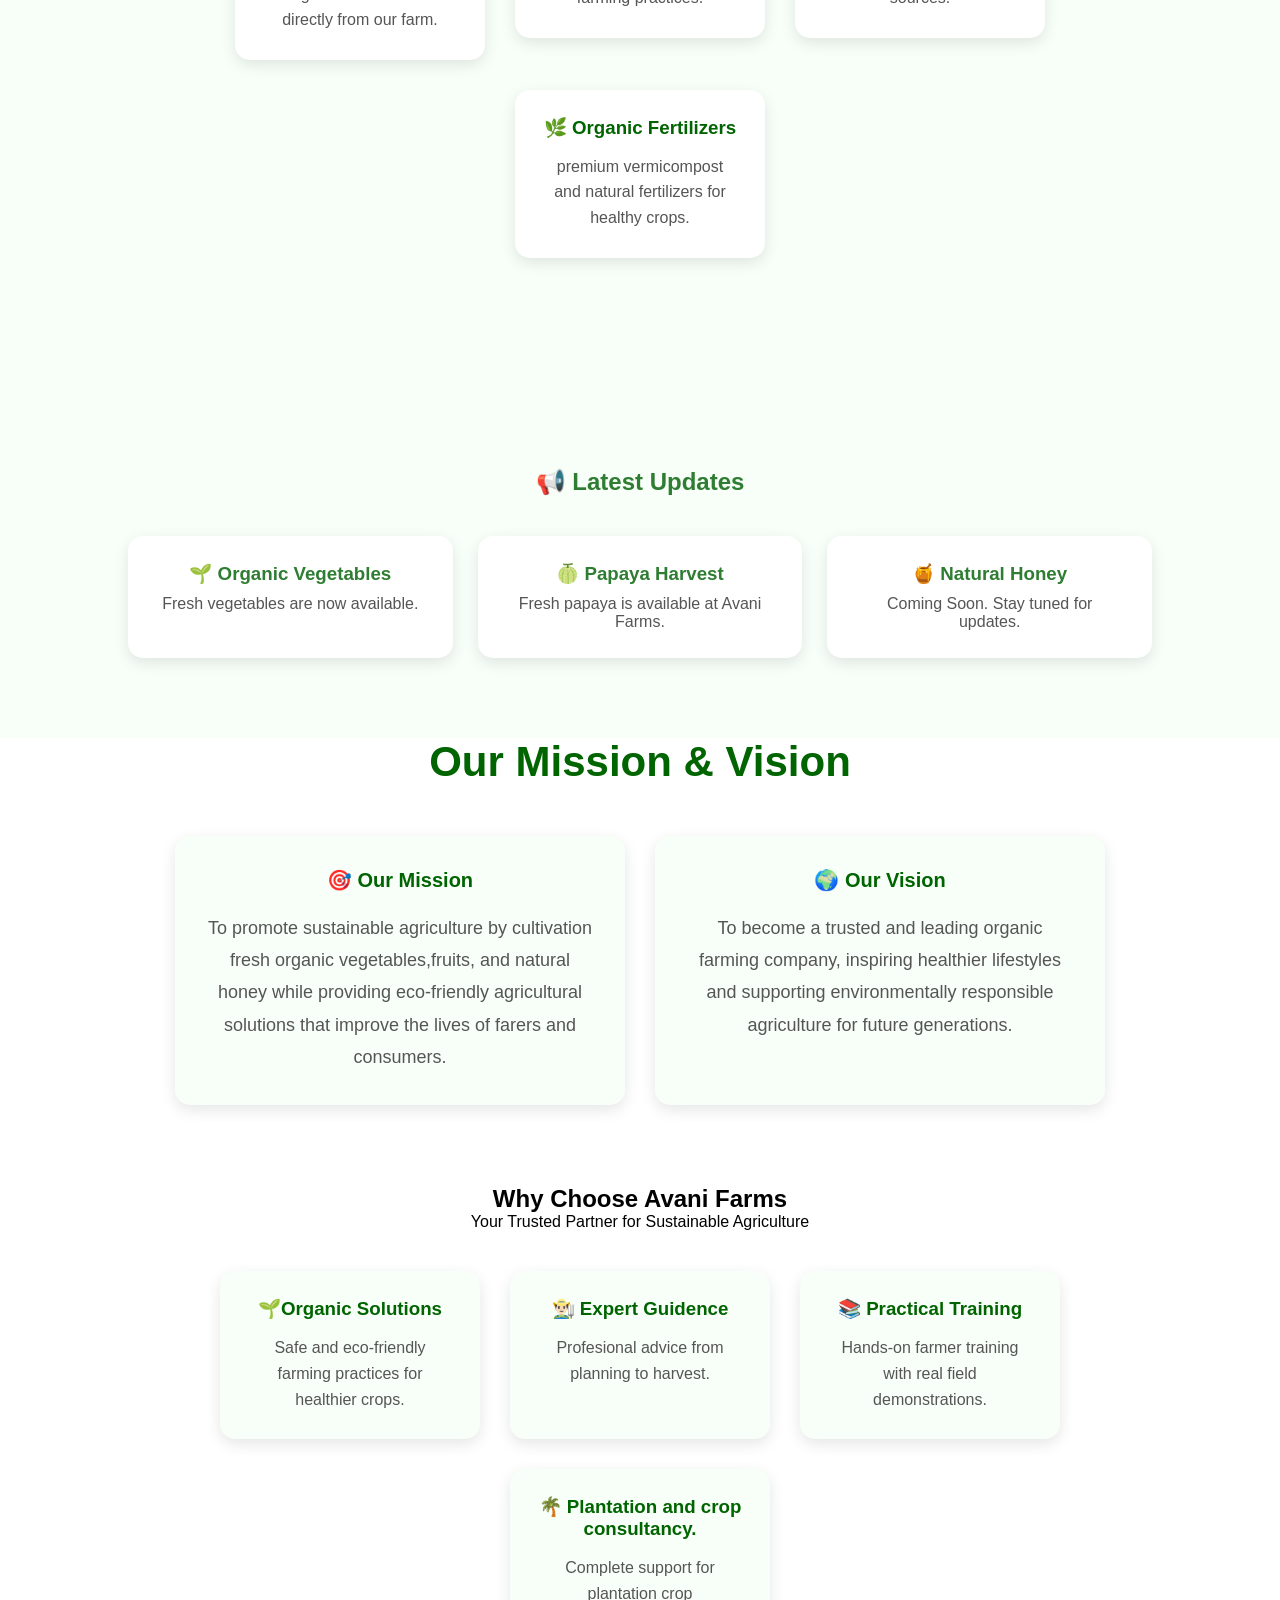
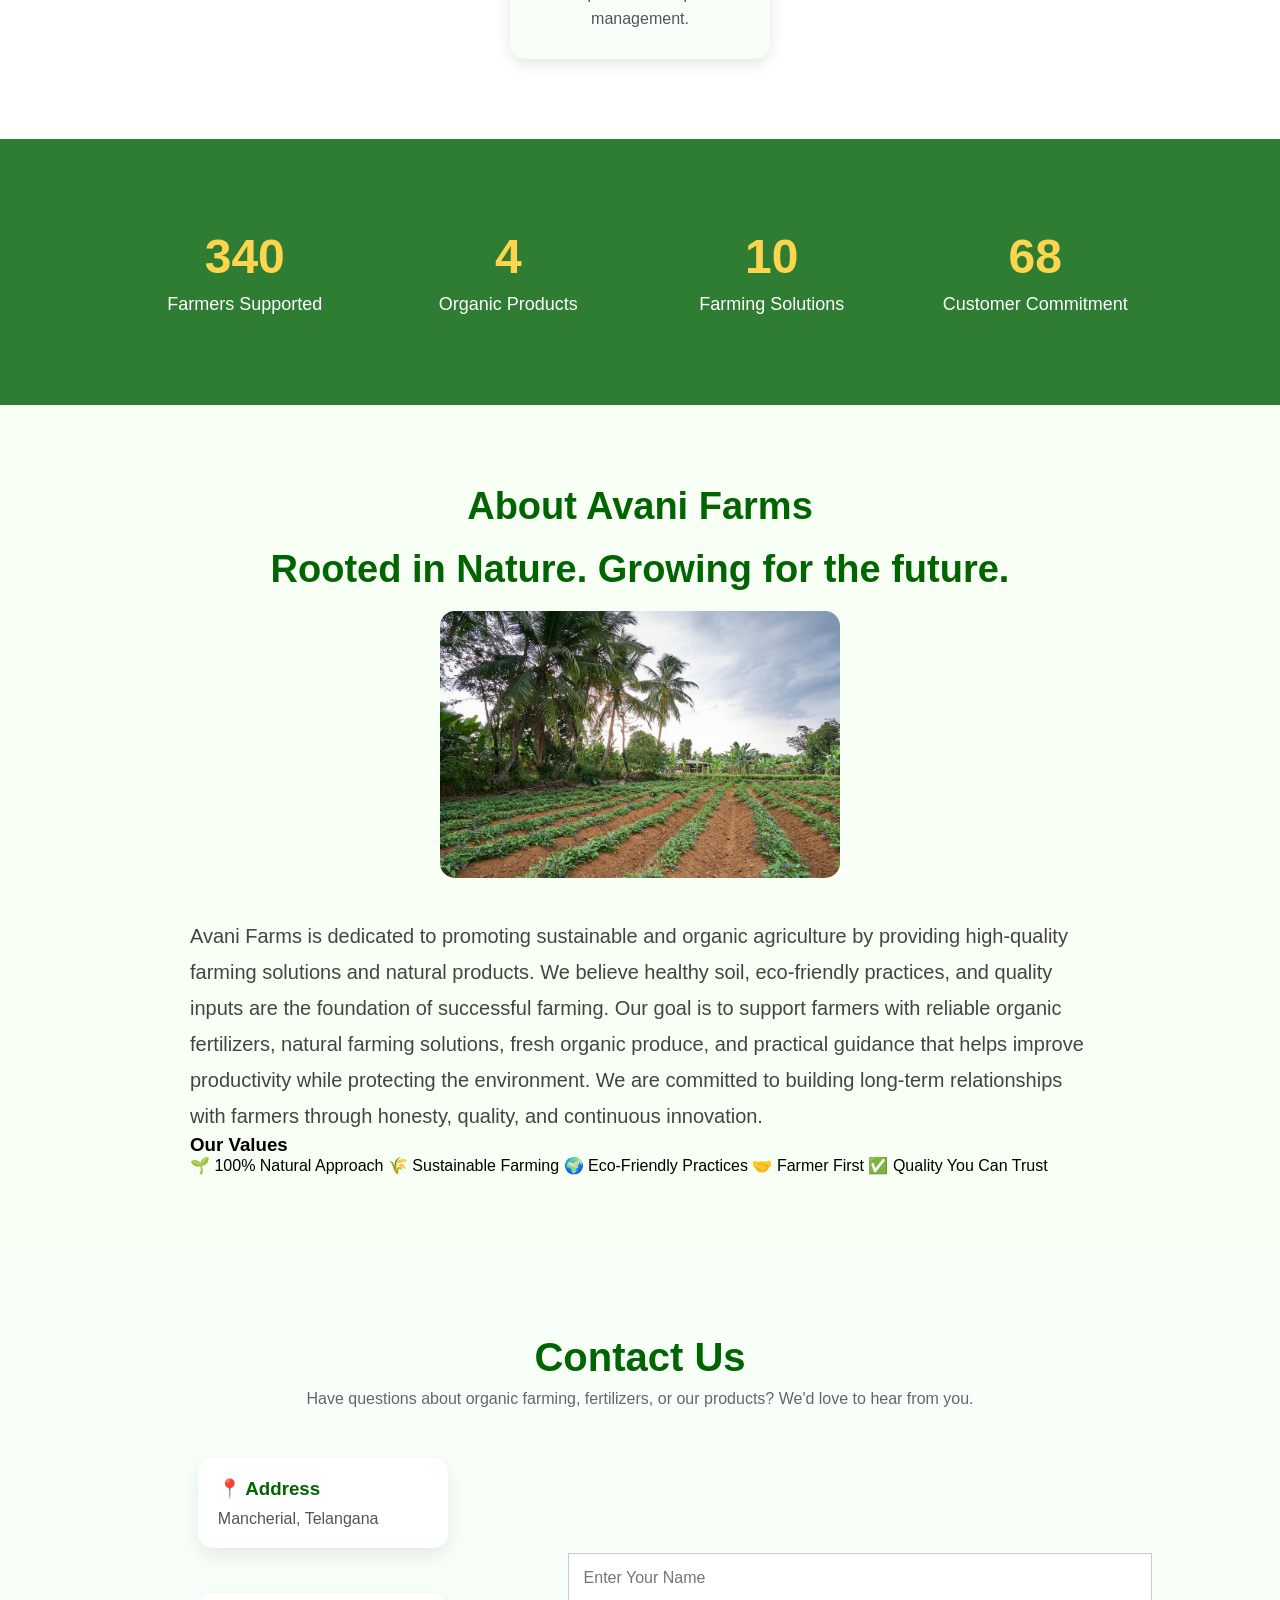
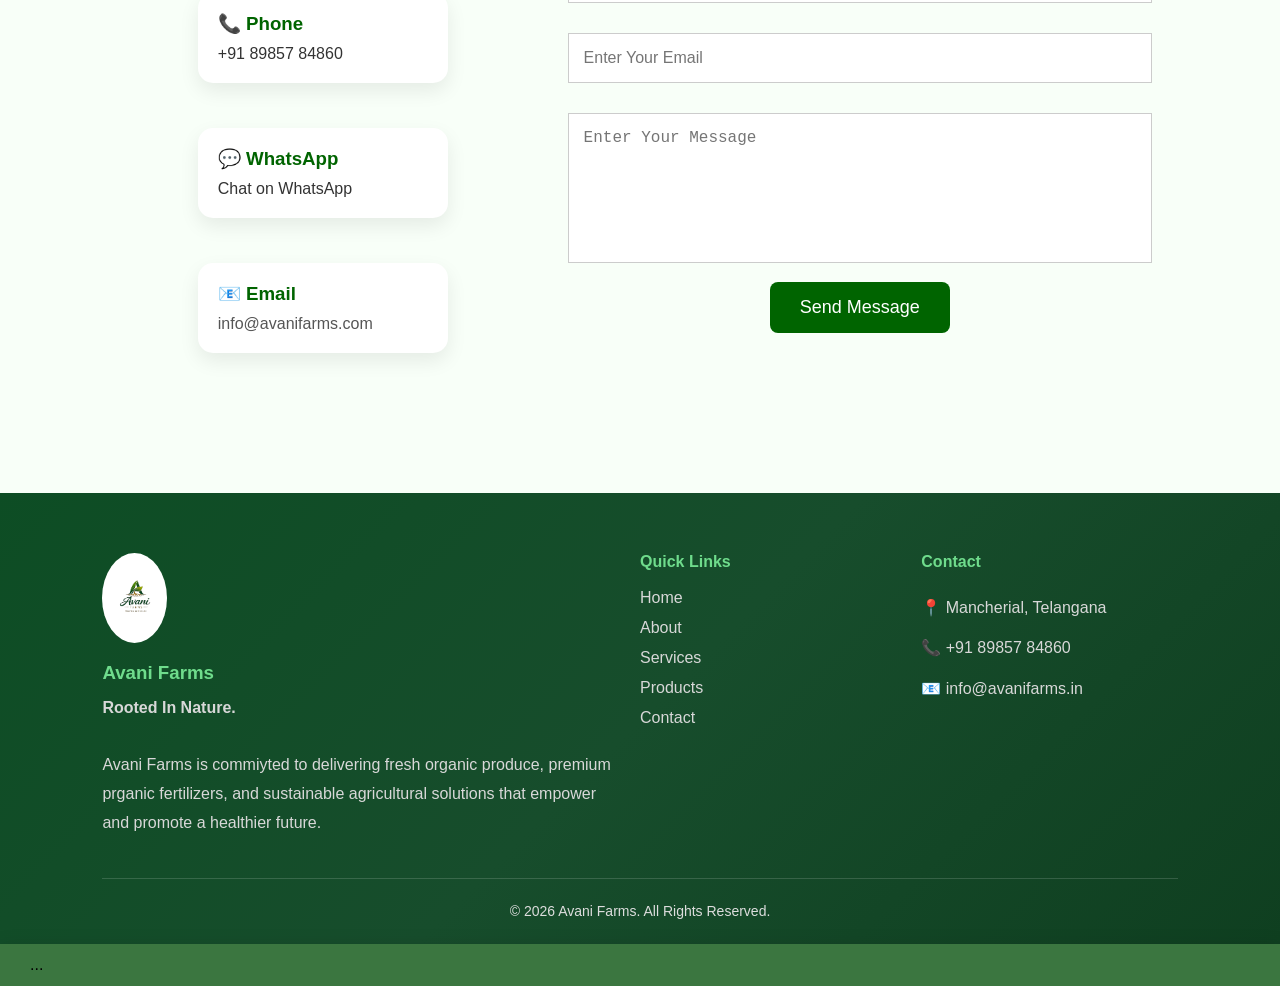
==== commit 30222188: "Added Working contact form" ====
--- a/index.html
+++ b/index.html
@@ -327,36 +327,66 @@
 
 
     <section id="contact" class="contact">
-        <h2>Contact us</h2>
-        <div class="contact-info">
-            <div class="info-box">
-                <h3>📍Adress</h3>
-                <p>Mancherial, Telangana</p>
-            </div>
-
-            <div class="info-box">
-                <h3>📞 Phone</h3>
-                <p>8985784860</p>
-
-            </div>
-
-            <div class="info-box">
-                <h3>📧 Email</h3>
-                <p>info@avaniforms.com</p>
-            </div>
-        </div>
-
-
-
-        <div class="contact-form">
-            <input type="text" placeholder="Enter Your Name">
-            <input type="Email" placeholder="Enter Your Email">
-            <textarea placeholder="Enter Your Message"></textarea>
-            <button>Send Message</button>
-
-        </div>
-    </section>
-
+
+        <h2>Contact Us</h2>
+
+        <p class="contact-subtitle">
+            Have questions about organic farming, fertilizers, or our products?
+            We'd love to hear from you.
+        </p>
+
+        <div class="contact-container">
+
+            <!-- Left Side -->
+            <div class="contact-info">
+
+                <div class="info-box">
+                    <h3>📍 Address</h3>
+                    <p>Mancherial, Telangana</p>
+                </div>
+
+                <div class="info-box">
+                    <h3>📞 Phone</h3>
+                    <a href="tel:+918985784860">+91 89857 84860</a>
+                </div>
+
+                <div class="info-box">
+                    <h3>💬 WhatsApp</h3>
+                    <a href="https://wa.me/918985784860" target="_blank">
+                        Chat on WhatsApp
+                    </a>
+                </div>
+
+                <div class="info-box">
+                    <h3>📧 Email</h3>
+                    <p>info@avanifarms.com</p>
+                </div>
+
+            </div>
+
+            <!-- Right Side -->
+            <div class="contact-form">
+
+                <form action="https://formsubmit.co/pavandurgam830@gmail.com" method="POST">
+
+                    <input type="text" name="name" placeholder="Enter Your Name" required>
+
+                    <input type="email" name="email" placeholder="Enter Your Email" required>
+
+                    <textarea name="message" placeholder="Enter Your Message" required></textarea>
+
+                    <!-- Disable captcha -->
+                    <input type="hidden" name="_captcha" value="false">
+
+                    <!-- Redirect after submit -->
+                    <input type="hidden" name="_next" value="https://pavandurgam830.github.io/avani-farms/">
+
+                    <button type="submit">Send Message</button>
+
+                </form>
+
+            </div>
+    </section>
     <footer class="footer">
 
         <div class="footer-container">
--- a/style.css
+++ b/style.css
@@ -1260,6 +1260,61 @@
     display: none;
 }
 
+.contact {
+    padding: 80px 10%;
+    background: #f8fff8;
+    text-align: center;
+}
+
+.contact h2 {
+    font-size: 40px;
+    color: darkgreen;
+    margin-bottom: 10px;
+}
+
+.contact-subtitle {
+    color: #666;
+    margin-bottom: 50px;
+}
+
+.contact-container {
+    display: flex;
+    gap: 50px;
+    justify-content: space-between;
+    align-items: flex-start;
+}
+
+.contact-info {
+    flex: 1;
+}
+
+.contact-form {
+    flex: 1.5;
+}
+
+.info-box {
+    background: #fff;
+    padding: 20px;
+    border-radius: 15px;
+    box-shadow: 0 8px 20px rgba(0, 0, 0, .08);
+    margin-bottom: 20px;
+    text-align: left;
+}
+
+.info-box h3 {
+    color: darkgreen;
+    margin-bottom: 10px;
+}
+
+.info-box a {
+    color: #333;
+    text-decoration: none;
+}
+
+.info-box a:hover {
+    color: green;
+}
+
 @media (max-width:768px) {
 
     .navbar {
@@ -1500,7 +1555,13 @@
         display: block;
     }
 
-
-
+    .contact-container {
+        flex-direction: column;
+    }
+
+    .contact-info,
+    .contact-form {
+        width: 100%;
+    }
 
 }
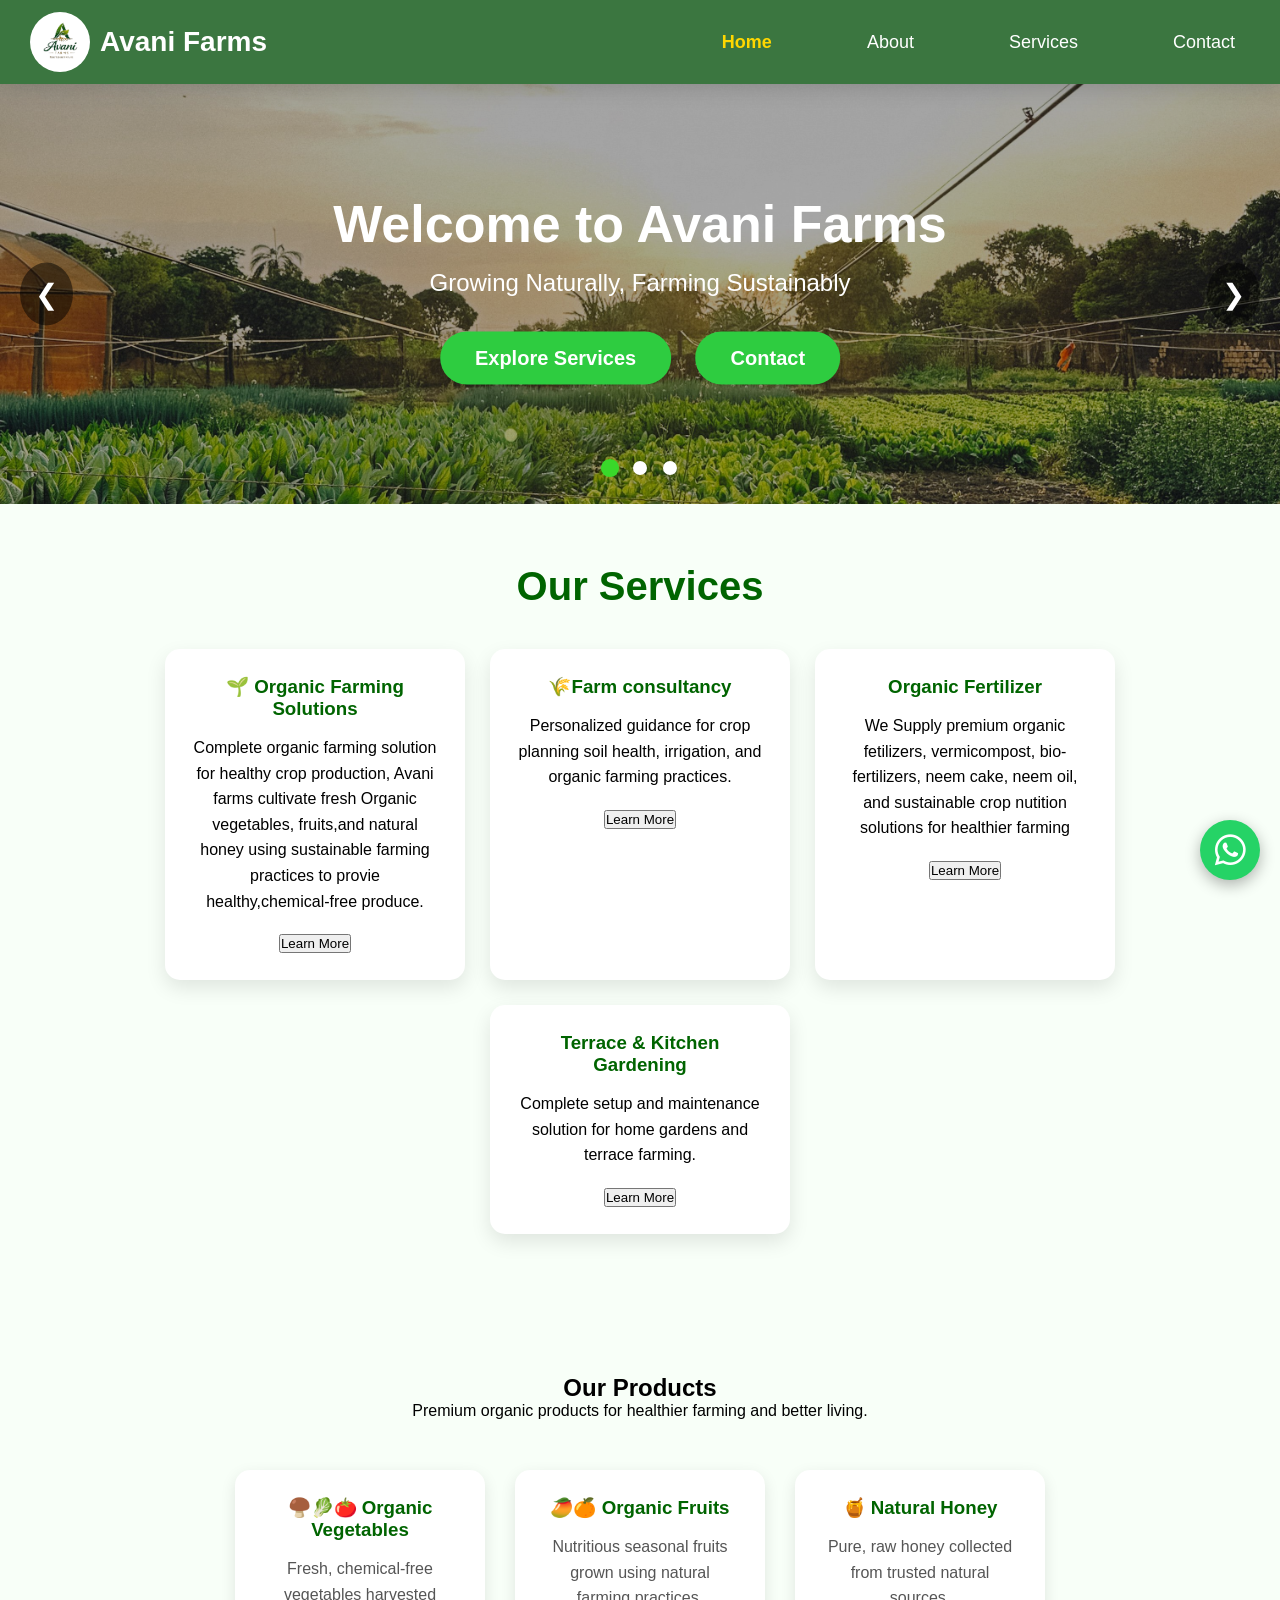
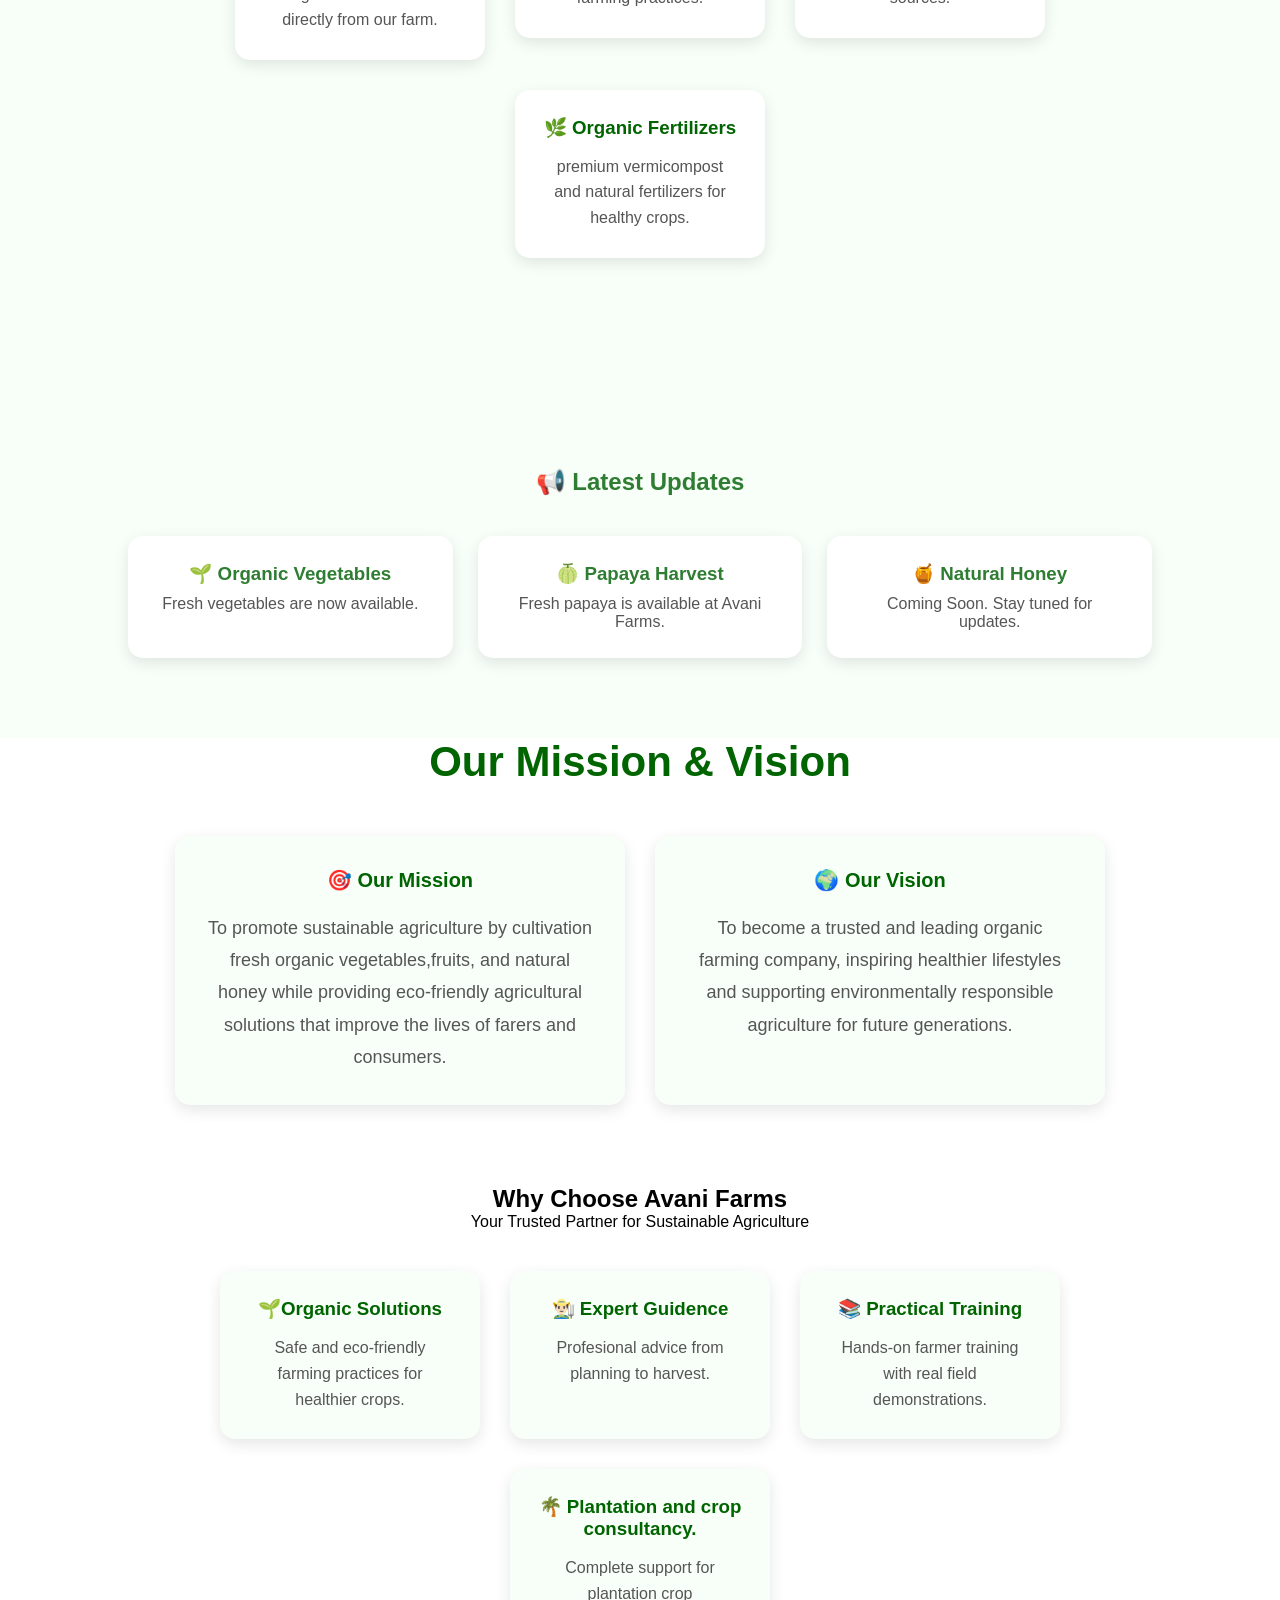
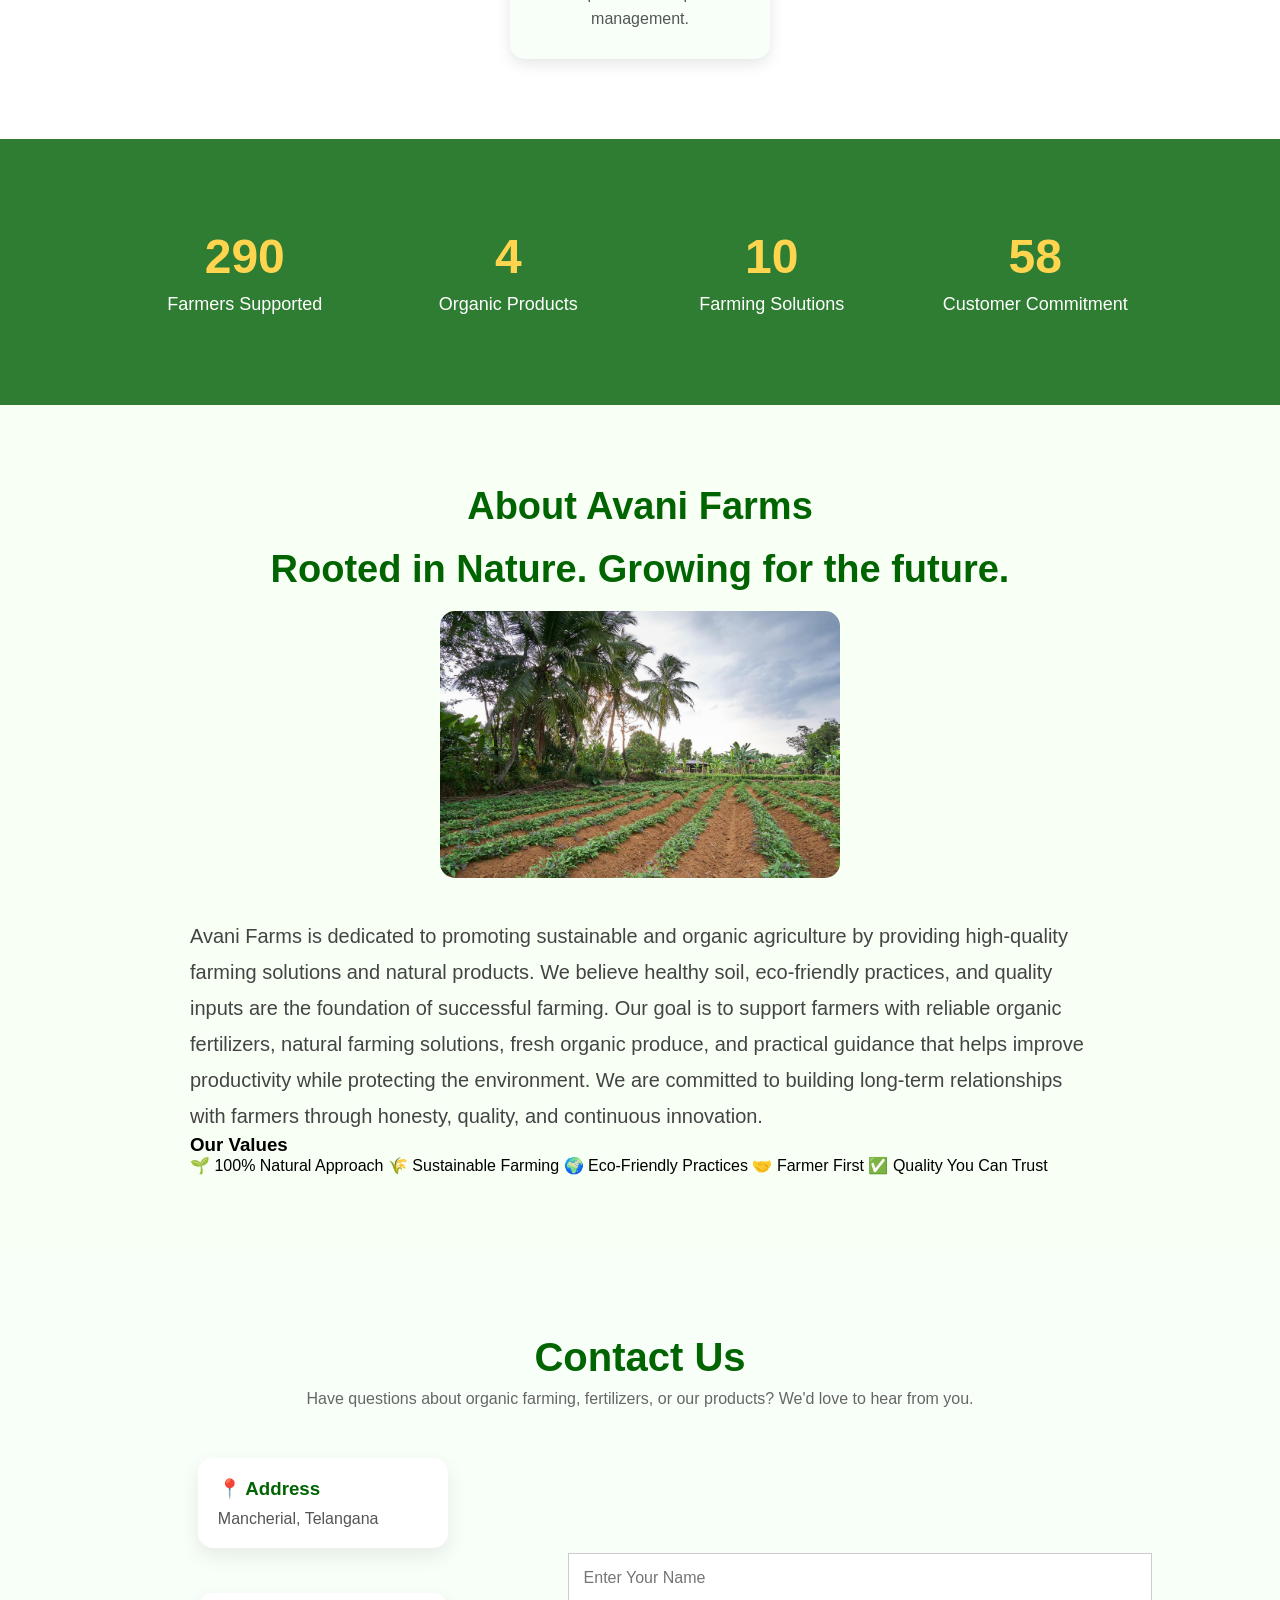
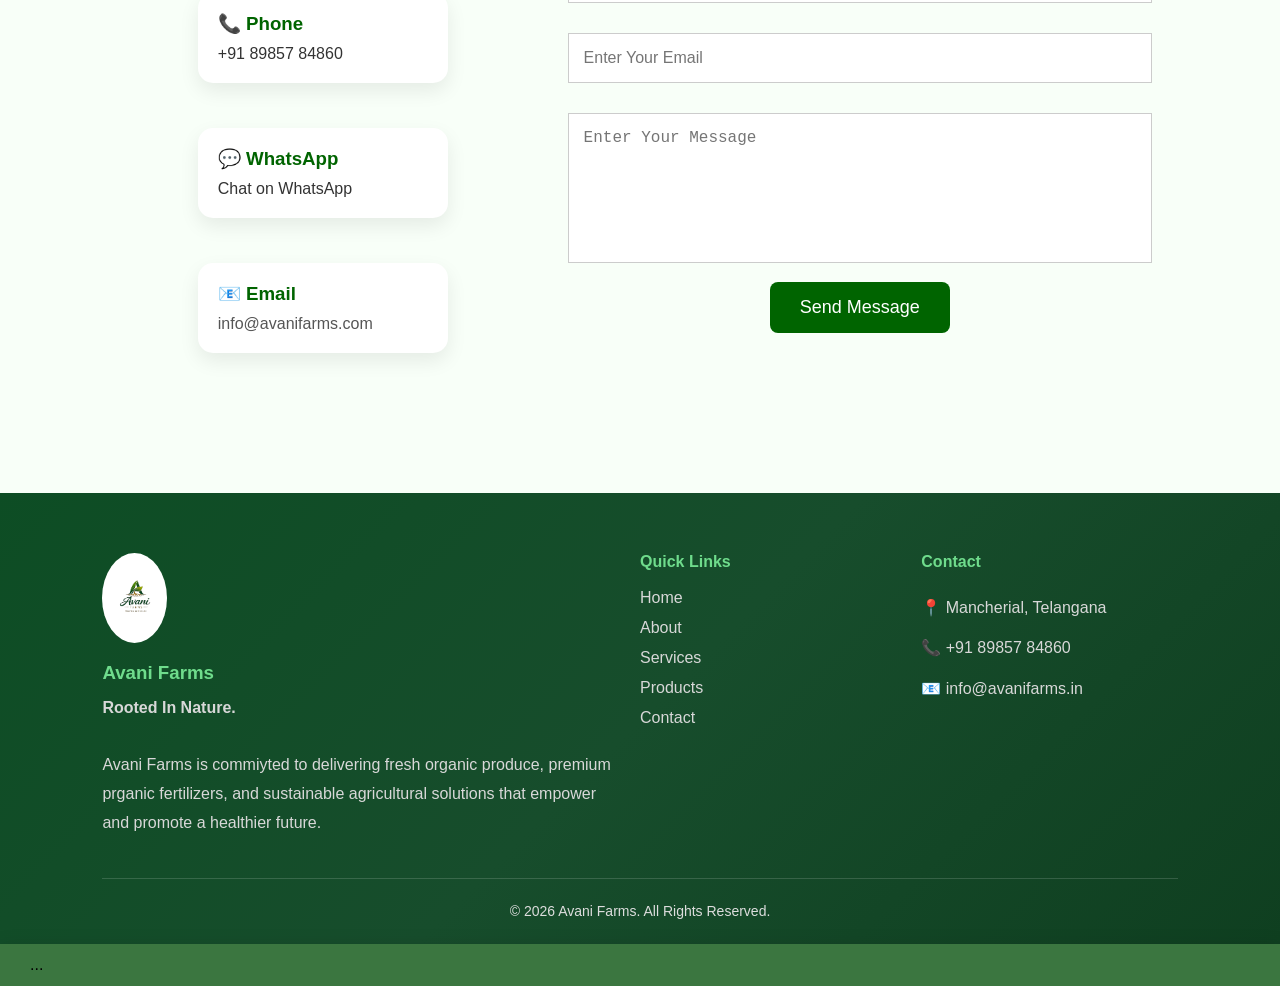
==== commit e5b4c240: "Updated FormSubmit secure token" ====
--- a/index.html
+++ b/index.html
@@ -367,7 +367,7 @@
             <!-- Right Side -->
             <div class="contact-form">
 
-                <form action="https://formsubmit.co/pavandurgam830@gmail.com" method="POST">
+                <form action="https://formsubmit.co/68508f4f80c7ff818cd3cc9556614462" method="POST">
 
                     <input type="text" name="name" placeholder="Enter Your Name" required>
 
